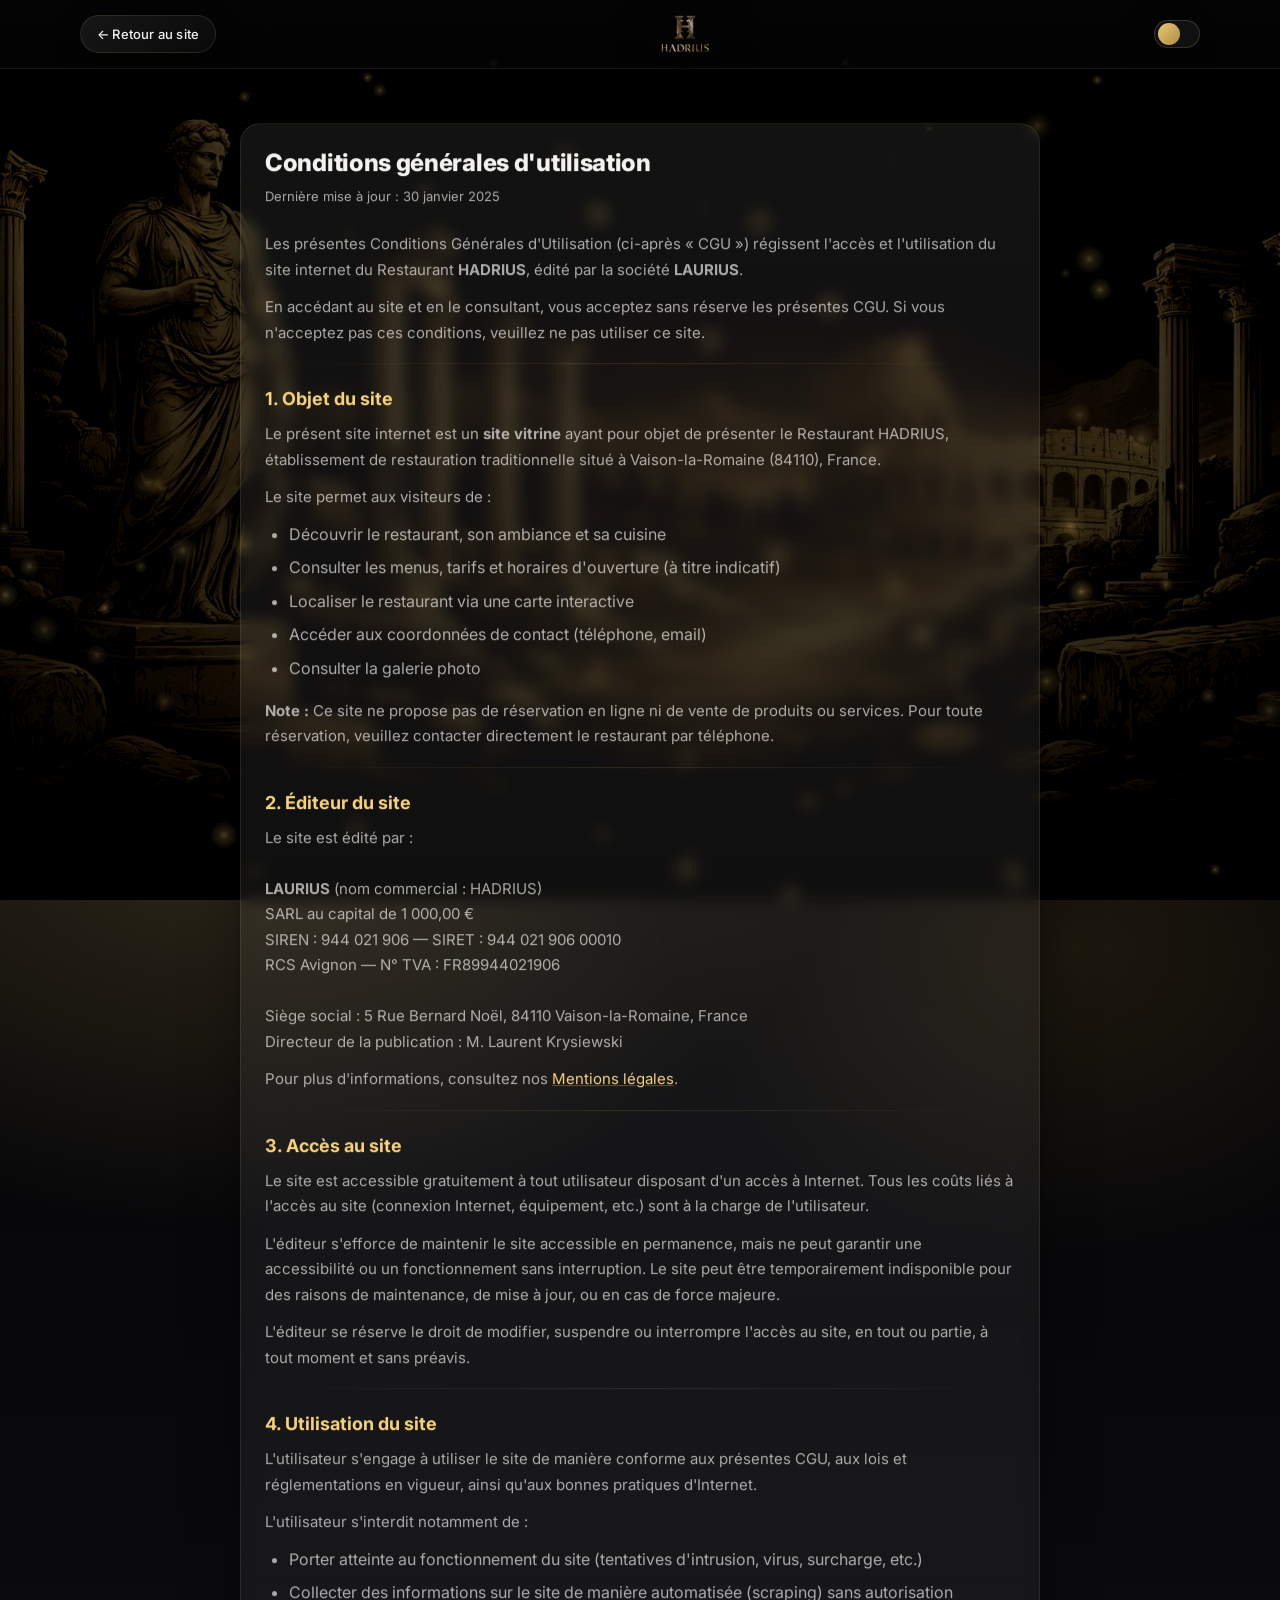
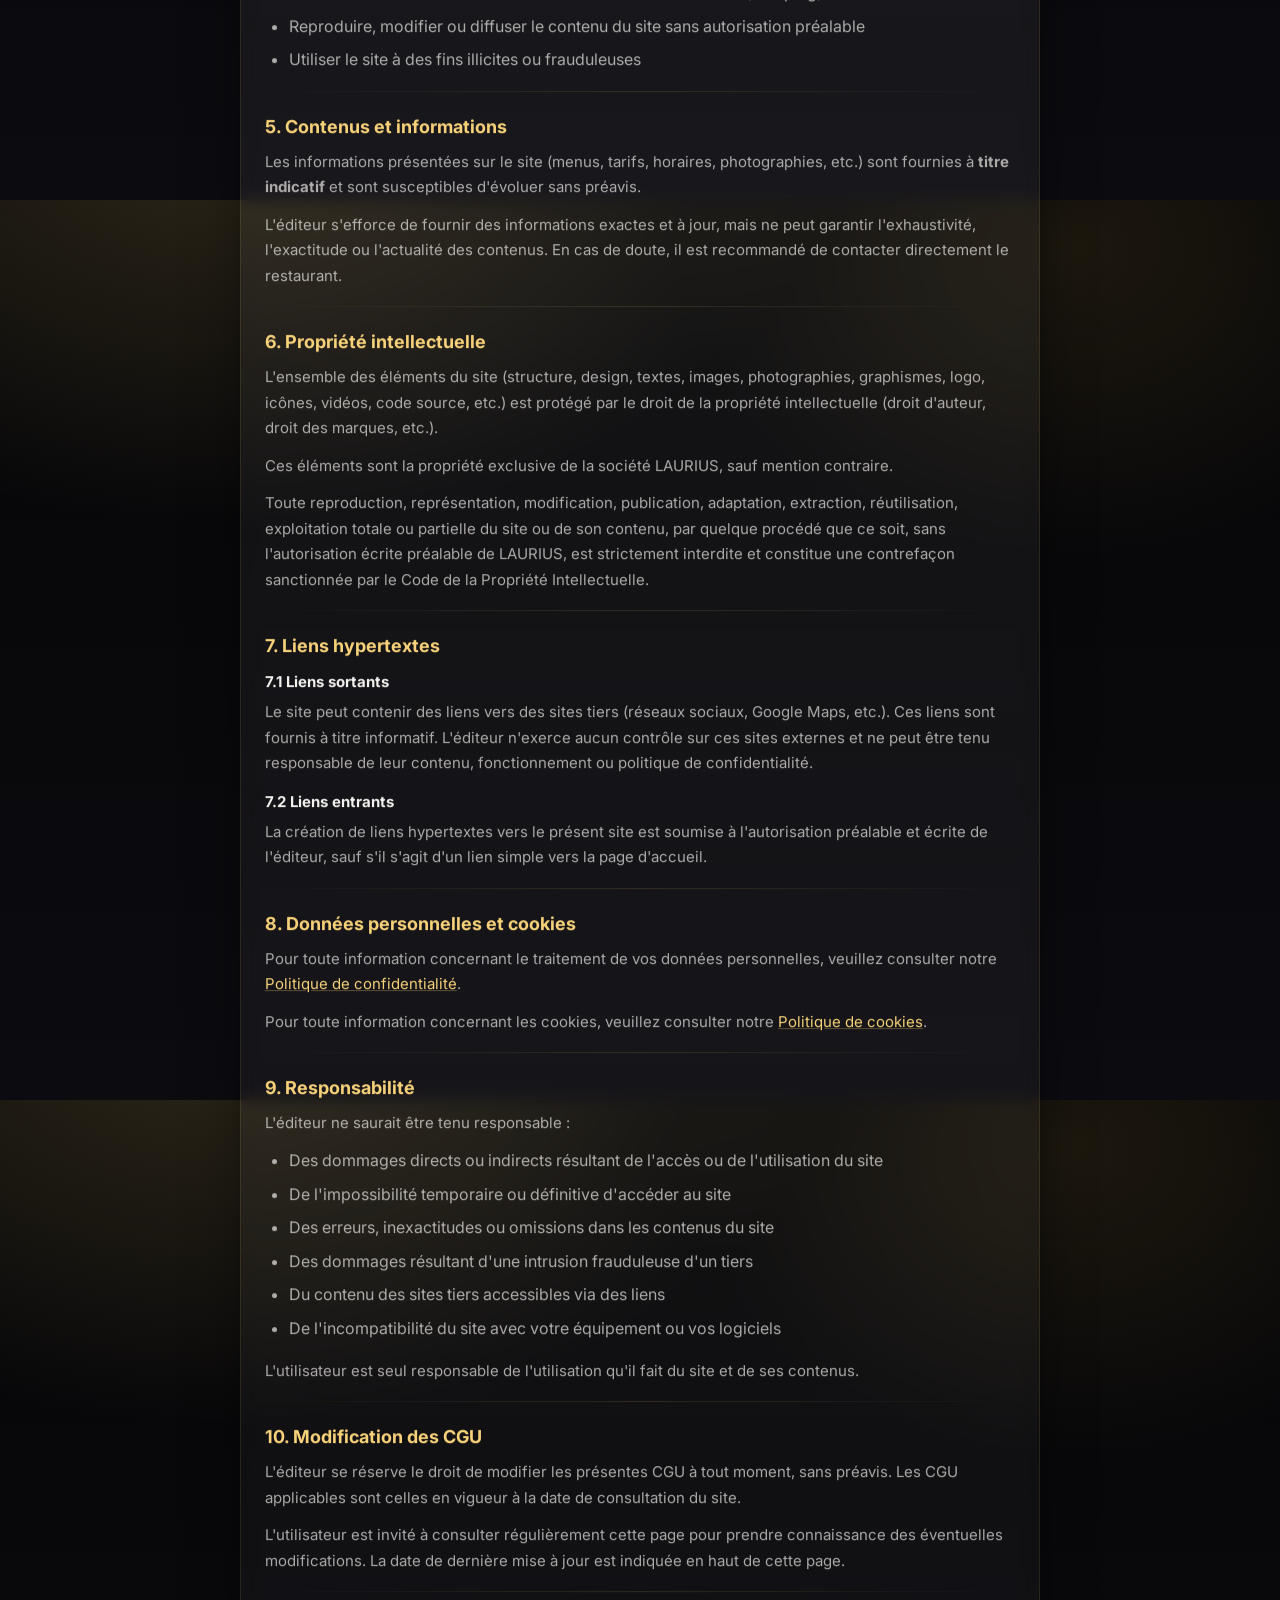
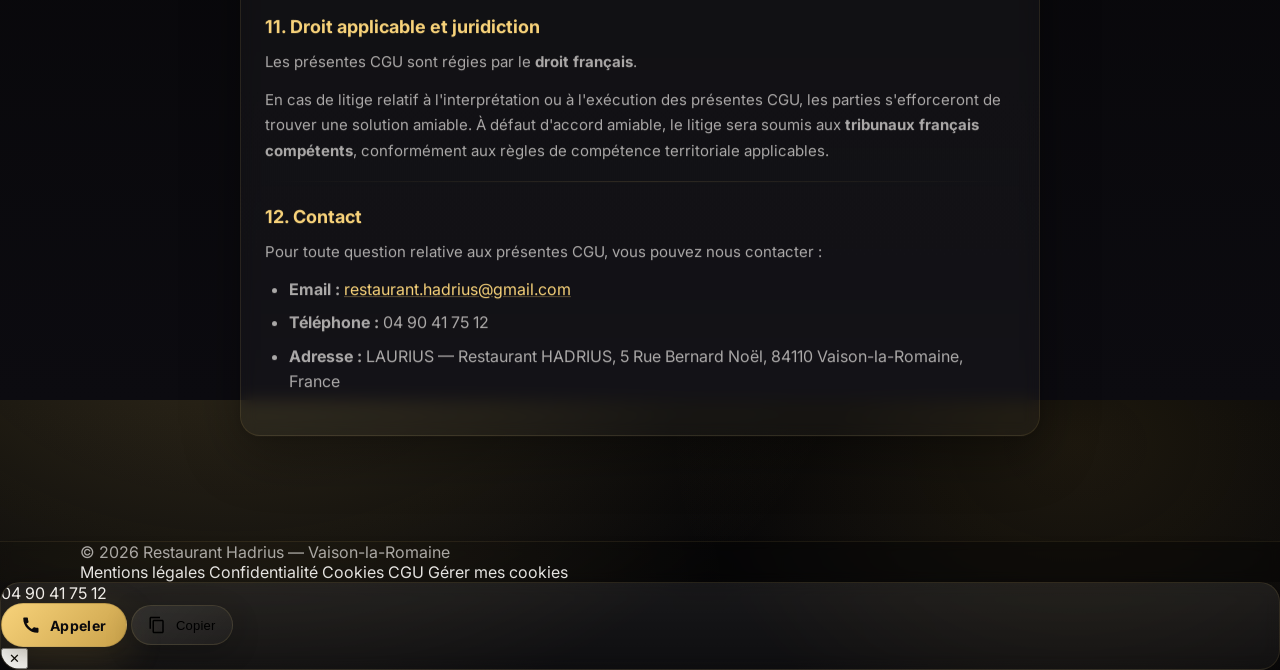
==== cgu.html @ 7baea244 "Ajout du backend CMS git-based (Netlify Identity + Git Gateway) Migration depuis le backend Google S" ====
<!doctype html>
<html lang="fr">
<head>
  <meta charset="utf-8"/>
  <meta name="viewport" content="width=device-width,initial-scale=1"/>
  <meta name="robots" content="noindex, nofollow"/>
  <title>Conditions générales d'utilisation — Restaurant Hadrius</title>
  <meta name="description" content="Conditions générales d'utilisation du site du Restaurant Hadrius à Vaison-la-Romaine."/>
  <link rel="icon" href="assets/logo-hadrius.jpg"/>
  <link rel="preconnect" href="https://fonts.googleapis.com">
  <link rel="preconnect" href="https://fonts.gstatic.com" crossorigin>
  <link href="https://fonts.googleapis.com/css2?family=Inter:wght@300;400;500;600;700;800&display=swap" rel="stylesheet">
  <link rel="stylesheet" href="styles.css"/>
</head>
<body>
  <div class="bg-scene">
    <div class="bg-image"></div>
    <div class="birds-layer" aria-hidden="true"></div>
  </div>

  <canvas id="bg-canvas"></canvas>
  <div class="noise"></div>

  <header class="topbar">
    <div class="container">
      <div class="nav">
        <div class="nav-left"><a class="pill" href="index.html">← Retour au site</a></div>
        <div class="brand"><img src="assets/logo-hadrius.jpg" alt="Logo Restaurant Hadrius"/></div>
        <div class="nav-right">
          <button class="toggle" id="themeToggle" aria-label="Mode jour/nuit"><span class="dot"></span></button>
        </div>
      </div>
    </div>
  </header>

  <main class="section">
    <div class="container">
      <div class="card info-box legal-page" id="legalBody" data-legal="cgu">
        <h1 class="h2">Conditions générales d'utilisation</h1>
        <p class="legal-update">Dernière mise à jour : 30 janvier 2025</p>

        <p>
          Les présentes Conditions Générales d'Utilisation (ci-après « CGU ») régissent l'accès et l'utilisation du site internet du Restaurant <strong>HADRIUS</strong>, édité par la société <strong>LAURIUS</strong>.
        </p>
        <p>
          En accédant au site et en le consultant, vous acceptez sans réserve les présentes CGU. Si vous n'acceptez pas ces conditions, veuillez ne pas utiliser ce site.
        </p>

        <div class="divider"></div>

        <h2 class="h3">1. Objet du site</h2>
        <p>
          Le présent site internet est un <strong>site vitrine</strong> ayant pour objet de présenter le Restaurant HADRIUS, établissement de restauration traditionnelle situé à Vaison-la-Romaine (84110), France.
        </p>
        <p>
          Le site permet aux visiteurs de :
        </p>
        <ul>
          <li>Découvrir le restaurant, son ambiance et sa cuisine</li>
          <li>Consulter les menus, tarifs et horaires d'ouverture (à titre indicatif)</li>
          <li>Localiser le restaurant via une carte interactive</li>
          <li>Accéder aux coordonnées de contact (téléphone, email)</li>
          <li>Consulter la galerie photo</li>
        </ul>
        <p>
          <strong>Note :</strong> Ce site ne propose pas de réservation en ligne ni de vente de produits ou services. Pour toute réservation, veuillez contacter directement le restaurant par téléphone.
        </p>

        <div class="divider"></div>

        <h2 class="h3">2. Éditeur du site</h2>
        <p>
          Le site est édité par :<br><br>
          <strong>LAURIUS</strong> (nom commercial : HADRIUS)<br>
          SARL au capital de 1 000,00 €<br>
          SIREN : 944 021 906 — SIRET : 944 021 906 00010<br>
          RCS Avignon — N° TVA : FR89944021906<br><br>
          Siège social : 5 Rue Bernard Noël, 84110 Vaison-la-Romaine, France<br>
          Directeur de la publication : M. Laurent Krysiewski
        </p>
        <p>
          Pour plus d'informations, consultez nos <a href="mentions-legales.html">Mentions légales</a>.
        </p>

        <div class="divider"></div>

        <h2 class="h3">3. Accès au site</h2>
        <p>
          Le site est accessible gratuitement à tout utilisateur disposant d'un accès à Internet. Tous les coûts liés à l'accès au site (connexion Internet, équipement, etc.) sont à la charge de l'utilisateur.
        </p>
        <p>
          L'éditeur s'efforce de maintenir le site accessible en permanence, mais ne peut garantir une accessibilité ou un fonctionnement sans interruption. Le site peut être temporairement indisponible pour des raisons de maintenance, de mise à jour, ou en cas de force majeure.
        </p>
        <p>
          L'éditeur se réserve le droit de modifier, suspendre ou interrompre l'accès au site, en tout ou partie, à tout moment et sans préavis.
        </p>

        <div class="divider"></div>

        <h2 class="h3">4. Utilisation du site</h2>
        <p>
          L'utilisateur s'engage à utiliser le site de manière conforme aux présentes CGU, aux lois et réglementations en vigueur, ainsi qu'aux bonnes pratiques d'Internet.
        </p>
        <p>
          L'utilisateur s'interdit notamment de :
        </p>
        <ul>
          <li>Porter atteinte au fonctionnement du site (tentatives d'intrusion, virus, surcharge, etc.)</li>
          <li>Collecter des informations sur le site de manière automatisée (scraping) sans autorisation</li>
          <li>Reproduire, modifier ou diffuser le contenu du site sans autorisation préalable</li>
          <li>Utiliser le site à des fins illicites ou frauduleuses</li>
        </ul>

        <div class="divider"></div>

        <h2 class="h3">5. Contenus et informations</h2>
        <p>
          Les informations présentées sur le site (menus, tarifs, horaires, photographies, etc.) sont fournies à <strong>titre indicatif</strong> et sont susceptibles d'évoluer sans préavis.
        </p>
        <p>
          L'éditeur s'efforce de fournir des informations exactes et à jour, mais ne peut garantir l'exhaustivité, l'exactitude ou l'actualité des contenus. En cas de doute, il est recommandé de contacter directement le restaurant.
        </p>

        <div class="divider"></div>

        <h2 class="h3">6. Propriété intellectuelle</h2>
        <p>
          L'ensemble des éléments du site (structure, design, textes, images, photographies, graphismes, logo, icônes, vidéos, code source, etc.) est protégé par le droit de la propriété intellectuelle (droit d'auteur, droit des marques, etc.).
        </p>
        <p>
          Ces éléments sont la propriété exclusive de la société LAURIUS, sauf mention contraire.
        </p>
        <p>
          Toute reproduction, représentation, modification, publication, adaptation, extraction, réutilisation, exploitation totale ou partielle du site ou de son contenu, par quelque procédé que ce soit, sans l'autorisation écrite préalable de LAURIUS, est strictement interdite et constitue une contrefaçon sanctionnée par le Code de la Propriété Intellectuelle.
        </p>

        <div class="divider"></div>

        <h2 class="h3">7. Liens hypertextes</h2>
        <h3>7.1 Liens sortants</h3>
        <p>
          Le site peut contenir des liens vers des sites tiers (réseaux sociaux, Google Maps, etc.). Ces liens sont fournis à titre informatif. L'éditeur n'exerce aucun contrôle sur ces sites externes et ne peut être tenu responsable de leur contenu, fonctionnement ou politique de confidentialité.
        </p>

        <h3>7.2 Liens entrants</h3>
        <p>
          La création de liens hypertextes vers le présent site est soumise à l'autorisation préalable et écrite de l'éditeur, sauf s'il s'agit d'un lien simple vers la page d'accueil.
        </p>

        <div class="divider"></div>

        <h2 class="h3">8. Données personnelles et cookies</h2>
        <p>
          Pour toute information concernant le traitement de vos données personnelles, veuillez consulter notre <a href="politique-confidentialite.html">Politique de confidentialité</a>.
        </p>
        <p>
          Pour toute information concernant les cookies, veuillez consulter notre <a href="politique-cookies.html">Politique de cookies</a>.
        </p>

        <div class="divider"></div>

        <h2 class="h3">9. Responsabilité</h2>
        <p>
          L'éditeur ne saurait être tenu responsable :
        </p>
        <ul>
          <li>Des dommages directs ou indirects résultant de l'accès ou de l'utilisation du site</li>
          <li>De l'impossibilité temporaire ou définitive d'accéder au site</li>
          <li>Des erreurs, inexactitudes ou omissions dans les contenus du site</li>
          <li>Des dommages résultant d'une intrusion frauduleuse d'un tiers</li>
          <li>Du contenu des sites tiers accessibles via des liens</li>
          <li>De l'incompatibilité du site avec votre équipement ou vos logiciels</li>
        </ul>
        <p>
          L'utilisateur est seul responsable de l'utilisation qu'il fait du site et de ses contenus.
        </p>

        <div class="divider"></div>

        <h2 class="h3">10. Modification des CGU</h2>
        <p>
          L'éditeur se réserve le droit de modifier les présentes CGU à tout moment, sans préavis. Les CGU applicables sont celles en vigueur à la date de consultation du site.
        </p>
        <p>
          L'utilisateur est invité à consulter régulièrement cette page pour prendre connaissance des éventuelles modifications. La date de dernière mise à jour est indiquée en haut de cette page.
        </p>

        <div class="divider"></div>

        <h2 class="h3">11. Droit applicable et juridiction</h2>
        <p>
          Les présentes CGU sont régies par le <strong>droit français</strong>.
        </p>
        <p>
          En cas de litige relatif à l'interprétation ou à l'exécution des présentes CGU, les parties s'efforceront de trouver une solution amiable. À défaut d'accord amiable, le litige sera soumis aux <strong>tribunaux français compétents</strong>, conformément aux règles de compétence territoriale applicables.
        </p>

        <div class="divider"></div>

        <h2 class="h3">12. Contact</h2>
        <p>
          Pour toute question relative aux présentes CGU, vous pouvez nous contacter :
        </p>
        <ul>
          <li><strong>Email :</strong> <a href="mailto:restaurant.hadrius@gmail.com">restaurant.hadrius@gmail.com</a></li>
          <li><strong>Téléphone :</strong> 04 90 41 75 12</li>
          <li><strong>Adresse :</strong> LAURIUS — Restaurant HADRIUS, 5 Rue Bernard Noël, 84110 Vaison-la-Romaine, France</li>
        </ul>

      </div>
    </div>
  </main>

  <footer class="footer">
    <div class="container">
      <div class="links">
        <div>© <span id="year"></span> Restaurant Hadrius — Vaison-la-Romaine</div>
        <div class="legal">
          <a href="mentions-legales.html">Mentions légales</a>
          <a href="politique-confidentialite.html">Confidentialité</a>
          <a href="politique-cookies.html">Cookies</a>
          <a href="cgu.html">CGU</a>
          <a href="#" id="openCookieSettings">Gérer mes cookies</a>
        </div>
      </div>
    </div>
  </footer>

  <script>document.getElementById("year").textContent = new Date().getFullYear();</script>
  <script>
    (function(){
      var el = document.getElementById('legalBody'); if(!el) return;
      var key = el.getAttribute('data-legal');
      fetch('data/mentions.json',{cache:'no-store'}).then(function(r){return r.ok?r.json():null;})
        .then(function(d){ if(d && d[key] && d[key].html) el.innerHTML = d[key].html; }).catch(function(){});
    })();
  </script>
  <script src="script.js" defer></script>
</body>
</html>
---- styles.css ----
:root{
  --bg0:#050506;--bg1:#0c0b10;
  --card:rgba(255,255,255,.06);--text:#f4f2ef;--muted:rgba(244,242,239,.68);
  --gold1:#f7d27a;--gold2:#caa24a;--shadow:0 24px 80px rgba(0,0,0,.45);
  --stroke:rgba(247,210,122,.14);--radius:20px;
  --section-gap:60px;
}
[data-theme="light"]{
  --bg0:#fbfaf7;--bg1:#f2efe8;--card:rgba(10,10,12,.06);
  --text:#131316;--muted:rgba(19,19,22,.62);
  --shadow:0 18px 60px rgba(0,0,0,.12);--stroke:rgba(145,110,30,.18);
}
*{box-sizing:border-box}html,body{height:100%}
body{
  margin:0;padding-top:68px;font-family:'Inter',ui-sans-serif,system-ui,-apple-system,Segoe UI,Roboto,Helvetica,Arial,sans-serif;
  color:var(--text);
  background:
    radial-gradient(1200px 800px at 18% -10%, rgba(247,210,122,.18), transparent 52%),
    radial-gradient(900px 700px at 84% 5%, rgba(202,162,74,.12), transparent 45%),
    linear-gradient(180deg,var(--bg0),var(--bg1));
  overflow-x:hidden;
  transition:background .4s ease;
  -webkit-font-smoothing:antialiased;
  -moz-osx-font-smoothing:grayscale;
  text-rendering:optimizeLegibility;
}
[data-theme="light"] body{
  background:
    radial-gradient(1200px 800px at 18% -10%, rgba(247,210,122,.28), transparent 58%),
    radial-gradient(900px 700px at 84% 5%, rgba(202,162,74,.22), transparent 52%),
    linear-gradient(180deg,var(--bg0),var(--bg1));
}

/* --- Background scene: roman image + birds (keeps existing particles & noise) --- */
.bg-scene{position:fixed;inset:0;z-index:-4;overflow:hidden;pointer-events:none}
.bg-scene .bg-image{
  position:absolute;inset:0;
  background:
    linear-gradient(rgba(0,0,0,.62),rgba(0,0,0,.78)),
    url("assets/roman-parallax.png") center/cover no-repeat;
  filter:contrast(1.08) brightness(.78);
  transform:scale(1.04);
  transition:filter .4s ease,opacity .4s ease;
}
[data-theme="light"] .bg-scene .bg-image{
  background:
    linear-gradient(rgba(251,250,247,.75),rgba(251,250,247,.65)),
    url("assets/roman-parallax.png") center/cover no-repeat;
  filter:contrast(1.12) brightness(1.15) saturate(1.08);
  opacity:.55;
}
.bg-scene .birds-layer{position:absolute;inset:0;z-index:1}

.bg-scene .bird{
  position:absolute;left:-18%;
  top:var(--y);width:var(--size);
  opacity:.28;
  filter:blur(.2px);
  transform:translate3d(0,0,0);
  animation:fly var(--duration) linear infinite;
  will-change:transform;
  transition:opacity .4s ease,filter .4s ease;
}
[data-theme="light"] .bg-scene .bird{
  opacity:.18;
  filter:blur(.1px) brightness(1.1) contrast(1.08);
}

@keyframes fly{to{transform:translate3d(135vw,0,0)}}

#bg-canvas{position:fixed;inset:0;z-index:-3;width:100vw;height:100vh;pointer-events:none;opacity:.9;transition:opacity .4s ease}
[data-theme="light"] #bg-canvas{opacity:.35}
.noise{position:fixed;inset:0;z-index:-1;pointer-events:none;mix-blend-mode:overlay;opacity:.12;transition:opacity .4s ease;
  background-image:url("data:image/svg+xml,%3Csvg xmlns='http://www.w3.org/2000/svg' width='220' height='220'%3E%3Cfilter id='n'%3E%3CfeTurbulence type='fractalNoise' baseFrequency='.75' numOctaves='3' stitchTiles='stitch'/%3E%3C/filter%3E%3Crect width='220' height='220' filter='url(%23n)' opacity='.28'/%3E%3C/svg%3E");
}
[data-theme="light"] .noise{opacity:.05}
a{color:inherit;text-decoration:none}
.container{width:min(1120px,calc(100% - 48px));margin:0 auto}
.topbar{position:fixed;top:0;left:0;right:0;z-index:50;backdrop-filter:blur(20px) saturate(1.4);
  background:linear-gradient(180deg,rgba(5,5,6,.82),rgba(5,5,6,.48));
  border-bottom:1px solid rgba(247,210,122,.08);
}
[data-theme="light"] .topbar{
  background:linear-gradient(180deg,rgba(251,250,247,.88),rgba(251,250,247,.60));
  border-bottom:1px solid rgba(145,110,30,.10);
}
.nav{display:flex;align-items:center;justify-content:space-between;padding:14px 0;gap:16px}
.nav-left,.nav-right{display:flex;align-items:center;gap:10px}
.brand{display:flex;align-items:center;justify-content:center;min-width:240px}
.brand img{height:40px;filter:drop-shadow(0 8px 20px rgba(0,0,0,.30));transition:filter .3s ease}
.brand img:hover{filter:drop-shadow(0 10px 24px rgba(247,210,122,.20))}
.pill{
  display:inline-flex;align-items:center;gap:10px;padding:10px 16px;border-radius:999px;
  background:linear-gradient(135deg,rgba(255,255,255,.08),rgba(255,255,255,.03));
  border:1px solid rgba(247,210,122,.12);box-shadow:0 8px 28px rgba(0,0,0,.22);
  transition:transform .22s cubic-bezier(.2,.8,.3,1),border-color .22s ease,box-shadow .22s ease;
  font-size:13px;font-weight:500;letter-spacing:.2px;
}
[data-theme="light"] .pill{background:rgba(255,255,255,.72);border-color:rgba(145,110,30,.14);box-shadow:0 8px 28px rgba(0,0,0,.06)}
.pill:hover{transform:translateY(-2px);border-color:rgba(247,210,122,.28);box-shadow:0 12px 36px rgba(0,0,0,.28)}
.icon{width:18px;height:18px;fill:currentColor;opacity:.9}
.small{font-size:12px;color:var(--muted)}
.cta{
  display:inline-flex;align-items:center;gap:10px;padding:12px 20px;border-radius:999px;
  color:#0b0a0d;background:linear-gradient(135deg,var(--gold1),var(--gold2));
  border:1px solid rgba(0,0,0,.12);
  box-shadow:0 12px 40px rgba(202,162,74,.18),0 6px 20px rgba(0,0,0,.25);
  font-weight:700;font-size:14px;letter-spacing:.3px;user-select:none;
  transition:transform .22s cubic-bezier(.2,.8,.3,1),filter .22s ease,box-shadow .22s ease;
}
.cta:hover{transform:translateY(-2px);filter:saturate(1.06) brightness(1.04);box-shadow:0 16px 52px rgba(202,162,74,.28),0 8px 28px rgba(0,0,0,.32)}
.cta:active{transform:translateY(0) scale(.97)}
.cta.shake{animation:shake .45s ease}
@keyframes shake{0%,100%{transform:translateX(0)}20%{transform:translateX(-3px)}40%{transform:translateX(3px)}60%{transform:translateX(-2px)}80%{transform:translateX(2px)}}
.toggle{width:46px;height:28px;border-radius:999px;border:1px solid rgba(247,210,122,.18);
  background:rgba(255,255,255,.06);display:inline-flex;align-items:center;padding:3px;cursor:pointer
}
.toggle .dot{width:22px;height:22px;border-radius:999px;background:linear-gradient(135deg,rgba(247,210,122,.95),rgba(202,162,74,.85));
  transform:translateX(0);transition:transform .18s ease;filter:drop-shadow(0 10px 20px rgba(0,0,0,.35))
}
[data-theme="light"] .toggle{background:rgba(0,0,0,.05);border-color:rgba(145,110,30,.18)}
[data-theme="light"] .toggle .dot{transform:translateX(18px);filter:drop-shadow(0 10px 18px rgba(0,0,0,.16))}
/* --- Hero Banner (devanture) --- */
.hero-banner{
  position:relative;width:100%;height:90vh;min-height:480px;max-height:900px;
  overflow:hidden;display:flex;align-items:center;justify-content:center;
}
.hero-banner__img{
  position:absolute;inset:0;z-index:0;
}
.hero-banner__img img{
  width:100%;height:100%;object-fit:cover;object-position:center 52%;
  display:block;
  filter:saturate(1.08) contrast(1.03);
  transform:scale(1.22);
  transition:transform 8s ease;
}
.hero-banner:hover .hero-banner__img img{
  transform:scale(1.28);
}
.hero-banner__overlay{
  position:absolute;inset:0;z-index:1;
  background:
    linear-gradient(180deg,
      rgba(5,5,6,.35) 0%,
      rgba(5,5,6,.15) 40%,
      rgba(5,5,6,.30) 70%,
      rgba(5,5,6,.75) 100%
    );
}
[data-theme="light"] .hero-banner__overlay{
  background:
    linear-gradient(180deg,
      rgba(251,250,247,.25) 0%,
      rgba(251,250,247,.05) 40%,
      rgba(251,250,247,.20) 70%,
      rgba(251,250,247,.60) 100%
    );
}
.hero-banner__content{
  position:relative;z-index:2;
  text-align:center;
  padding:20px;
  display:flex;flex-direction:column;align-items:center;gap:24px;
}

/* Boîte vitrée derrière le texte */
.hero-banner__box{
  padding:36px 52px;
  border-radius:var(--radius);
  background:rgba(5,5,6,.45);
  backdrop-filter:blur(14px) saturate(1.3);
  border:1px solid rgba(247,210,122,.18);
  box-shadow:
    0 24px 80px rgba(0,0,0,.40),
    inset 0 1px 0 rgba(247,210,122,.12);
}
[data-theme="light"] .hero-banner__box{
  background:rgba(255,255,255,.55);
  border-color:rgba(145,110,30,.22);
  box-shadow:
    0 24px 80px rgba(0,0,0,.10),
    inset 0 1px 0 rgba(255,255,255,.50);
}

/* Ornements décoratifs */
.hero-banner__ornament{
  display:flex;align-items:center;gap:12px;justify-content:center;
  margin-bottom:8px;
}
.hero-banner__ornament svg{
  color:var(--gold1);opacity:.6;flex-shrink:0;
}
.hero-banner__ornament--wide{
  margin:10px 0 4px;
}
.hero-banner__line{
  display:block;width:50px;height:1px;
  background:linear-gradient(90deg,transparent,var(--gold1),transparent);
  opacity:.5;
}
.hero-banner__ornament--wide .hero-banner__line{
  width:70px;
}
.hero-banner__diamond{
  width:8px;height:8px;
  background:var(--gold1);opacity:.55;
  transform:rotate(45deg);flex-shrink:0;
}

/* Kicker */
.hero-banner__kicker{
  display:block;
  font-size:14px;font-weight:700;letter-spacing:4px;text-transform:uppercase;
  color:var(--gold1);
  text-shadow:0 2px 12px rgba(247,210,122,.35);
  margin-bottom:4px;
}

/* Titre principal avec dégradé doré */
.hero-banner__title{
  margin:0;font-size:clamp(42px,7vw,82px);line-height:1.05;font-weight:800;
  letter-spacing:-1.5px;
  background:linear-gradient(180deg,#fff 20%,var(--gold1) 100%);
  -webkit-background-clip:text;-webkit-text-fill-color:transparent;
  background-clip:text;
  filter:drop-shadow(0 4px 16px rgba(0,0,0,.45));
}
[data-theme="light"] .hero-banner__title{
  background:linear-gradient(180deg,var(--text) 20%,var(--gold2) 100%);
  -webkit-background-clip:text;background-clip:text;
  filter:drop-shadow(0 2px 8px rgba(0,0,0,.10));
}

/* Sous-titre */
.hero-banner__sub{
  margin:0;font-size:18px;font-weight:500;
  color:rgba(244,242,239,.90);letter-spacing:1.5px;
  text-shadow:0 1px 8px rgba(0,0,0,.5);
  text-transform:uppercase;
}
[data-theme="light"] .hero-banner__sub{
  color:var(--muted);
  text-shadow:none;
}
.hero-banner__cta{
  margin-top:20px;display:inline-flex;align-items:center;gap:8px;
  padding:14px 32px;font-size:16px;font-weight:600;
  border-radius:50px;border:none;cursor:pointer;
  background:var(--accent, #c8a96e);color:#fff;
  text-decoration:none;text-transform:uppercase;letter-spacing:1px;
  transition:transform .2s,box-shadow .2s;
  box-shadow:0 4px 20px rgba(0,0,0,.3);
}
.hero-banner__cta:hover{
  transform:translateY(-2px);
  box-shadow:0 6px 28px rgba(0,0,0,.4);
}
.hero-banner__scroll{
  animation:bounceDown 2.5s ease-in-out infinite;
}
@keyframes bounceDown{
  0%,100%{transform:translateY(0)}
  50%{transform:translateY(6px)}
}

@media (max-width:720px){
  .hero-banner{height:70vh;min-height:380px}
  .hero-banner__box{padding:28px 24px}
  .hero-banner__title{letter-spacing:-.8px}
  .hero-banner__sub{font-size:14px;letter-spacing:1px}
  .hero-banner__line{width:36px}
  .hero-banner__ornament--wide .hero-banner__line{width:46px}
}

.hero{padding:80px 0 40px}
.hero-grid{display:grid;grid-template-columns:1.3fr .7fr;gap:20px;align-items:stretch}
@media (max-width:920px){.hero-grid{grid-template-columns:1fr}.brand{min-width:0}}
.card{border-radius:var(--radius);background:linear-gradient(180deg,rgba(255,255,255,.07),rgba(255,255,255,.03));
  border:1px solid rgba(247,210,122,.10);box-shadow:0 16px 56px rgba(0,0,0,.35),0 2px 8px rgba(0,0,0,.12);overflow:hidden;
  backdrop-filter:blur(8px);
}
[data-theme="light"] .card{background:rgba(255,255,255,.88);border-color:rgba(145,110,30,.16);box-shadow:0 12px 48px rgba(0,0,0,.10),0 2px 6px rgba(0,0,0,.04)}
.hero-main{position:relative;min-height:460px;padding:36px 32px;display:flex;flex-direction:column;justify-content:flex-end}
.hero-main::before{content:"";position:absolute;inset:0;background:
  radial-gradient(1200px 500px at 25% 0%, rgba(247,210,122,.14), transparent 58%),
  linear-gradient(180deg, rgba(0,0,0,.32) 0%, rgba(0,0,0,.55) 40%, rgba(0,0,0,.78) 70%, rgba(0,0,0,.90) 100%);z-index:0}
.hero-main .bgimg{position:absolute;inset:0;background-image:url("assets/plat-2.jpg");
  background-size:cover;background-position:center;filter:saturate(1.05) contrast(1.02);z-index:-1;transform:scale(1.02)}
.hero-main .content{position:relative;z-index:1}
.kicker{display:inline-flex;align-items:center;gap:8px;color:rgba(247,210,122,.92);
  font-weight:700;letter-spacing:1.5px;text-transform:uppercase;font-size:11px;
  text-shadow:0 1px 6px rgba(0,0,0,.5)}
.h1{margin:14px 0 12px;font-size:clamp(36px,4.5vw,58px);line-height:1.08;letter-spacing:-.8px;font-weight:800;
  text-shadow:0 2px 12px rgba(0,0,0,.6),0 4px 24px rgba(0,0,0,.4)}
.sub{margin:0 0 24px;color:rgba(244,242,239,.85);font-size:16px;max-width:58ch;line-height:1.65;
  text-shadow:0 1px 8px rgba(0,0,0,.5)}
.hero-actions{display:flex;gap:12px;flex-wrap:wrap;align-items:center}
.chips{display:flex;gap:8px;flex-wrap:wrap;margin-top:16px}
.chip{padding:8px 14px;border-radius:999px;border:1px solid rgba(247,210,122,.10);
  background:rgba(0,0,0,.42);font-size:12px;color:rgba(244,242,239,.90);backdrop-filter:blur(6px);letter-spacing:.2px;
  text-shadow:0 1px 4px rgba(0,0,0,.4)}
[data-theme="light"] .chip{background:rgba(255,255,255,.65);border-color:rgba(145,110,30,.18);color:rgba(19,19,22,.78)}
.hero-side{padding:24px}.side-title{font-weight:800;margin:4px 0 16px;font-size:12px;text-transform:uppercase;letter-spacing:1.5px;color:var(--gold1)}
.side-grid{display:grid;gap:10px}
.side-item{display:flex;gap:14px;align-items:flex-start;padding:14px;border-radius:14px;
  border:1px solid rgba(247,210,122,.08);background:rgba(0,0,0,.16);transition:border-color .2s ease,background .2s ease}
.side-item:hover{border-color:rgba(247,210,122,.20);background:rgba(0,0,0,.22)}
[data-theme="light"] .side-item{background:rgba(255,255,255,.50);border-color:rgba(145,110,30,.12)}
[data-theme="light"] .side-item:hover{background:rgba(255,255,255,.65);border-color:rgba(145,110,30,.22)}
.side-item strong{display:block;font-size:13px;font-weight:700;letter-spacing:.2px}.side-item span{display:block;color:var(--muted);font-size:13px;margin-top:3px;line-height:1.5}
.section{padding:var(--section-gap) 0}.h2{margin:0 0 18px;font-size:24px;letter-spacing:-.3px;font-weight:800}
.grid2{display:grid;grid-template-columns:1fr 1fr;gap:20px;align-items:stretch}
@media (max-width:920px){.grid2{grid-template-columns:1fr}}
.info-box{padding:24px}.info-box p{margin:0;color:var(--muted);line-height:1.7;font-size:15px}
.divider{height:1px;background:linear-gradient(90deg,transparent,rgba(247,210,122,.14),transparent);margin:18px 0}
[data-theme="light"] .divider{background:linear-gradient(90deg,transparent,rgba(145,110,30,.12),transparent)}
.hours{display:grid;gap:8px;padding:16px 0}
.hours .row{display:flex;justify-content:space-between;gap:14px;padding:12px 16px;border-radius:12px;
  background:rgba(0,0,0,.14);border:1px solid rgba(247,210,122,.06);transition:background .2s ease}
.hours .row:hover{background:rgba(0,0,0,.20)}
[data-theme="light"] .hours .row{background:rgba(255,255,255,.50);border-color:rgba(145,110,30,.10)}
[data-theme="light"] .hours .row:hover{background:rgba(255,255,255,.65)}
.hours .label{color:var(--muted);font-size:14px}.hours .val{font-weight:700;font-size:14px}

/* Images des cartes de saison */
.menu-images {
  display: grid;
  grid-template-columns: 1fr 1fr;
  gap: 14px;
  margin-top: 20px;
}
.menu-images img {
  width: 100%;
  height: auto;
  border-radius: 14px;
  box-shadow: 0 8px 28px rgba(0, 0, 0, 0.22);
  transition: transform 0.35s cubic-bezier(.2,.8,.3,1), box-shadow 0.35s ease;
  cursor: pointer;
  border: 1px solid rgba(247, 210, 122, 0.08);
}
.menu-images img:hover {
  transform: scale(1.03) translateY(-2px);
  box-shadow: 0 14px 40px rgba(0, 0, 0, 0.32);
}
[data-theme="light"] .menu-images img {
  box-shadow: 0 8px 28px rgba(0, 0, 0, 0.08);
  border-color: rgba(145, 110, 30, 0.10);
}
[data-theme="light"] .menu-images img:hover {
  box-shadow: 0 14px 40px rgba(0, 0, 0, 0.12);
}
@media (max-width: 600px) {
  .menu-images {
    grid-template-columns: 1fr;
  }
}

.gallery{display:grid;grid-template-columns:1.1fr .9fr;gap:14px}
@media (max-width:920px){.gallery{grid-template-columns:1fr}}
.gbig{min-height:320px;background-image:url("assets/plat-1.jpg");background-size:cover;background-position:center}
.gstack{display:grid;gap:14px}
.gsmall{min-height:153px;background-size:cover;background-position:center}
.gsmall.one{background-image:url("assets/plat-2.jpg")}
.gsmall.two{background-image:url("assets/plat-1.jpg");filter:saturate(1.02) brightness(.98)}
.mapwrap{overflow:hidden;border-radius:var(--radius);border:1px solid rgba(247,210,122,.10);box-shadow:0 12px 48px rgba(0,0,0,.30)}
[data-theme="light"] .mapwrap{border-color:rgba(145,110,30,.12);box-shadow:0 10px 40px rgba(0,0,0,.08)}
.mapwrap iframe{width:100%;height:380px;border:0;display:block;filter:saturate(1.02) contrast(1.01)}

/* --- Horaires box (above map) --- */
.horaires-box{padding:22px 24px;margin-bottom:18px}
.horaires-header{display:flex;align-items:center;gap:14px;margin-bottom:14px}
.horaires-header .kicker{display:block;font-size:10px;font-weight:700;letter-spacing:1.8px;text-transform:uppercase;color:var(--gold1);opacity:.8;margin-bottom:2px}
.horaires-title{margin:0;font-size:19px;font-weight:700;letter-spacing:-.2px}
.horaires-icon{width:38px;height:38px;padding:8px;border-radius:12px;flex-shrink:0;color:var(--gold1);background:rgba(247,210,122,.08);border:1px solid rgba(247,210,122,.14)}
[data-theme="light"] .horaires-icon{background:rgba(247,210,122,.12);border-color:rgba(145,110,30,.14)}
.horaires-list{display:flex;flex-direction:column;gap:14px}
.horaires-loading,.horaires-error{color:var(--muted);font-size:13px;font-style:italic;padding:6px 0}
.horaires-error{color:#e55}
.horaires-group{border-left:2px solid rgba(247,210,122,.22);padding:2px 0 2px 14px}
[data-theme="light"] .horaires-group{border-left-color:rgba(145,110,30,.24)}
.horaires-periode{font-size:11px;font-weight:700;letter-spacing:1.4px;text-transform:uppercase;color:var(--gold1);opacity:.9;margin-bottom:8px}
.horaires-row{display:flex;align-items:baseline;justify-content:space-between;gap:14px;padding:7px 0;border-top:1px dashed rgba(247,210,122,.08)}
.horaires-row:first-of-type{border-top:none;padding-top:0}
[data-theme="light"] .horaires-row{border-top-color:rgba(145,110,30,.10)}
.horaires-jours{font-size:14px;font-weight:500;color:var(--text);flex:1 1 auto;min-width:0}
.horaires-temps{display:flex;flex-direction:column;gap:3px;align-items:flex-end;flex-shrink:0;font-size:13px;color:var(--muted);text-align:right}
.horaires-slot{display:inline-block}
.horaires-slot strong{color:var(--gold1);font-weight:700;font-size:11px;letter-spacing:.8px;text-transform:uppercase;margin-right:6px}
@media (max-width:560px){
  .horaires-row{flex-direction:column;align-items:flex-start;gap:4px}
  .horaires-temps{align-items:flex-start;text-align:left}
}
/* --- Footer --- */
.footer{
  padding:0;color:var(--muted);margin-top:40px;
  border-top:1px solid rgba(247,210,122,.08);
  background:
    radial-gradient(800px 400px at 20% 100%,rgba(247,210,122,.06),transparent 60%),
    rgba(5,5,6,.40);
  backdrop-filter:blur(6px);
}
[data-theme="light"] .footer{
  border-top-color:rgba(145,110,30,.10);
  background:
    radial-gradient(800px 400px at 20% 100%,rgba(247,210,122,.08),transparent 60%),
    rgba(255,255,255,.50);
}
.footer a{color:var(--text);transition:color .2s ease}
.footer a:hover{color:var(--gold1)}

/* Grille 3 colonnes */
.footer__grid{
  display:grid;grid-template-columns:1.2fr 1fr .8fr;gap:40px;
  padding:48px 0 40px;
}

/* Colonne marque */
.footer__brand{display:inline-block;margin-bottom:16px}
.footer__logo{
  height:44px;
  filter:drop-shadow(0 4px 12px rgba(0,0,0,.25));
  transition:filter .3s ease;
}
.footer__brand:hover .footer__logo{
  filter:drop-shadow(0 6px 16px rgba(247,210,122,.20));
}
.footer__desc{
  font-size:14px;line-height:1.7;color:var(--muted);
  margin:0 0 20px;max-width:32ch;
}

/* Réseaux sociaux */
.footer__social{display:flex;gap:10px}
.footer__social-link{
  width:40px;height:40px;border-radius:12px;
  display:grid;place-items:center;
  background:rgba(255,255,255,.06);
  border:1px solid rgba(247,210,122,.10);
  transition:all .22s cubic-bezier(.2,.8,.3,1);
}
[data-theme="light"] .footer__social-link{
  background:rgba(0,0,0,.04);border-color:rgba(145,110,30,.12);
}
.footer__social-link:hover{
  transform:translateY(-2px);
  background:rgba(247,210,122,.10);
  border-color:rgba(247,210,122,.28);
  box-shadow:0 8px 24px rgba(0,0,0,.20);
}
.footer__social-link svg{
  width:18px;height:18px;fill:currentColor;opacity:.8;
}
.footer__social-link:hover svg{opacity:1;color:var(--gold1)}

/* Titres colonnes */
.footer__heading{
  font-size:11px;font-weight:700;letter-spacing:2px;text-transform:uppercase;
  color:var(--gold1);margin:0 0 18px;
}

/* Listes */
.footer__list{list-style:none;margin:0;padding:0;display:flex;flex-direction:column;gap:12px}
.footer__list-item{
  display:flex;align-items:flex-start;gap:10px;
  font-size:14px;line-height:1.6;color:var(--muted);
}
.footer__list-item a{font-size:14px}
.footer__list-icon{
  width:16px;height:16px;fill:var(--gold1);opacity:.55;flex-shrink:0;margin-top:3px;
}

/* Séparateur */
.footer__divider{
  height:1px;
  background:linear-gradient(90deg,transparent,rgba(247,210,122,.12),transparent);
}
[data-theme="light"] .footer__divider{
  background:linear-gradient(90deg,transparent,rgba(145,110,30,.10),transparent);
}

/* Bas du footer */
.footer__bottom{
  display:flex;align-items:center;justify-content:space-between;
  flex-wrap:wrap;gap:16px;
  padding:20px 0 28px;
  font-size:12px;
}
.footer__copy{color:var(--muted)}
.footer__legal{display:flex;gap:18px;flex-wrap:wrap}
.footer__legal a{font-size:12px;color:var(--muted);transition:color .2s ease}
.footer__legal a:hover{color:var(--gold1)}

/* Responsive */
@media (max-width:920px){
  .footer__grid{grid-template-columns:1fr 1fr;gap:32px}
}
@media (max-width:600px){
  .footer__grid{grid-template-columns:1fr;gap:28px;padding:36px 0 28px}
  .footer__bottom{flex-direction:column;text-align:center;gap:12px}
  .footer__legal{justify-content:center}
}
.spark{position:fixed;width:8px;height:8px;border-radius:999px;pointer-events:none;z-index:9999;
  background:radial-gradient(circle, rgba(247,210,122,1) 0%, rgba(202,162,74,.9) 40%, rgba(202,162,74,0) 70%);
  animation:pop .65s ease forwards;mix-blend-mode:screen}
@keyframes pop{0%{transform:translate(0,0) scale(.7);opacity:1}100%{transform:translate(var(--dx),var(--dy)) scale(0);opacity:0}}


/* --- Carte de Saison — redesign --- */

/* Full-width layout when outside grid */
.carte-card--full{
  margin-top:20px;
}
.grid2--horaires{
  grid-template-columns:1fr;
}
@media (min-width:921px){
  .grid2--horaires{
    grid-template-columns:1fr;
  }
}

.carte-card{
  padding:0 !important;overflow:hidden;
  position:relative;
}
.carte-card::before{
  content:"";position:absolute;inset:0;
  background:
    radial-gradient(ellipse 80% 50% at 50% 0%, rgba(247,210,122,.08), transparent 60%),
    radial-gradient(ellipse 60% 40% at 80% 100%, rgba(202,162,74,.05), transparent 50%);
  pointer-events:none;z-index:0;
}
[data-theme="light"] .carte-card::before{
  background:
    radial-gradient(ellipse 80% 50% at 50% 0%, rgba(247,210,122,.12), transparent 60%),
    radial-gradient(ellipse 60% 40% at 80% 100%, rgba(202,162,74,.08), transparent 50%);
}

/* Header */
.carte-header{
  position:relative;z-index:1;
  padding:28px 28px 0;text-align:center;
}
.carte-header .h2{
  margin:4px 0 10px;font-size:22px;letter-spacing:-.2px;
}
.carte-kicker{
  display:inline-block;
  font-size:10px;font-weight:700;letter-spacing:2px;text-transform:uppercase;
  color:var(--gold1);opacity:.8;
}

/* Ornament */
.carte-ornament{
  display:flex;align-items:center;gap:10px;justify-content:center;
  margin-bottom:6px;
}
.carte-ornament-line{
  flex:1;max-width:60px;height:1px;
  background:linear-gradient(90deg,transparent,var(--gold1),transparent);
  opacity:.35;
}
.carte-ornament-icon{
  color:var(--gold1);opacity:.5;flex-shrink:0;
}

/* Menu grid */
.carte-menu-grid{
  position:relative;z-index:1;
  display:flex;flex-direction:column;gap:6px;
  padding:12px 24px 0;
}

/* Category rows */
.carte-category{
  display:flex;align-items:center;justify-content:space-between;gap:12px;
  padding:11px 16px;border-radius:12px;
  background:rgba(0,0,0,.14);
  border:1px solid rgba(247,210,122,.05);
  transition:background .2s ease, border-color .2s ease;
}
.carte-category:hover{
  background:rgba(0,0,0,.22);
  border-color:rgba(247,210,122,.12);
}
[data-theme="light"] .carte-category{
  background:rgba(255,255,255,.50);
  border-color:rgba(145,110,30,.08);
}
[data-theme="light"] .carte-category:hover{
  background:rgba(255,255,255,.70);
  border-color:rgba(145,110,30,.18);
}

/* Highlight variant (formule) */
.carte-category--highlight{
  background:rgba(247,210,122,.06);
  border-color:rgba(247,210,122,.14);
}
.carte-category--highlight:hover{
  background:rgba(247,210,122,.10);
  border-color:rgba(247,210,122,.22);
}
[data-theme="light"] .carte-category--highlight{
  background:rgba(247,210,122,.10);
  border-color:rgba(145,110,30,.16);
}
[data-theme="light"] .carte-category--highlight:hover{
  background:rgba(247,210,122,.16);
  border-color:rgba(145,110,30,.24);
}

/* Category label */
.carte-cat-label{
  display:flex;align-items:center;gap:10px;
  font-size:14px;font-weight:500;color:var(--text);
}
.carte-cat-label svg{
  color:var(--gold1);opacity:.65;flex-shrink:0;
}

/* Category price */
.carte-cat-price{
  font-size:15px;font-weight:800;color:var(--text);
  white-space:nowrap;letter-spacing:.2px;
}
.carte-cat-price--accent{
  color:var(--gold1);
  font-size:16px;
}

/* Divider inside carte */
.carte-card .divider{
  margin:16px 24px;
}

/* Iframe PDF carte */
.carte-iframe-wrap{
  position:relative;z-index:1;
  padding:20px 24px 24px;
  display:flex;flex-direction:column;gap:14px;
}
.carte-iframe{
  width:100%;
  height:min(85vh, 900px);
  min-height:560px;
  border:1px solid rgba(247,210,122,.14);
  border-radius:14px;
  background:rgba(0,0,0,.14);
  display:block;
}
[data-theme="light"] .carte-iframe{
  background:rgba(255,255,255,.6);
  border-color:rgba(145,110,30,.16);
}
.carte-iframe-open{
  align-self:center;
  display:inline-flex;align-items:center;gap:8px;
  padding:10px 18px;border-radius:999px;
  font-size:13px;font-weight:600;letter-spacing:.2px;
  color:var(--text);text-decoration:none;
  background:rgba(247,210,122,.08);
  border:1px solid rgba(247,210,122,.18);
  transition:background .2s ease, border-color .2s ease, transform .2s ease;
}
.carte-iframe-open:hover{
  background:rgba(247,210,122,.16);
  border-color:rgba(247,210,122,.32);
  transform:translateY(-1px);
}
.carte-iframe-open svg{color:var(--gold1);opacity:.85;flex-shrink:0;}
[data-theme="light"] .carte-iframe-open{
  background:rgba(247,210,122,.14);
  border-color:rgba(145,110,30,.18);
}
[data-theme="light"] .carte-iframe-open:hover{
  background:rgba(247,210,122,.22);
  border-color:rgba(145,110,30,.28);
}
@media (max-width: 720px){
  .carte-iframe-wrap{padding:16px 14px 18px;}
  .carte-iframe{height:70vh;min-height:440px;border-radius:12px;}
}

/* Info badges */
.carte-info-badges{
  position:relative;z-index:1;
  display:flex;flex-wrap:wrap;gap:8px;
  padding:0 24px 24px;
  break-inside:avoid;
}
.carte-menu-dynamic .carte-info-badges{
  column-span:all;
  padding:8px 0 0;
}
.carte-badge{
  display:inline-flex;align-items:center;gap:6px;
  padding:6px 12px;border-radius:999px;
  font-size:12px;font-weight:500;color:var(--muted);
  background:rgba(0,0,0,.16);
  border:1px solid rgba(247,210,122,.06);
  transition:border-color .2s ease, color .2s ease;
}
.carte-badge:hover{
  border-color:rgba(247,210,122,.16);
  color:var(--text);
}
.carte-badge svg{
  color:var(--gold1);opacity:.55;flex-shrink:0;
}
[data-theme="light"] .carte-badge{
  background:rgba(0,0,0,.04);
  border-color:rgba(145,110,30,.10);
}
[data-theme="light"] .carte-badge:hover{
  border-color:rgba(145,110,30,.22);
}

/* Accent badge variant */
.carte-badge--accent{
  background:rgba(247,210,122,.06);
  border-color:rgba(247,210,122,.12);
  color:var(--text);
}
.carte-badge--accent svg{
  opacity:.75;
}
[data-theme="light"] .carte-badge--accent{
  background:rgba(247,210,122,.08);
  border-color:rgba(145,110,30,.14);
}

/* --- Dynamic carte (Google Sheets rendered) --- */
.carte-menu-dynamic{
  position:relative;z-index:1;
  padding:4px 28px 24px;
  columns:2;
  column-gap:28px;
}
@media (max-width:720px){
  .carte-menu-dynamic{columns:1}
}
.carte-dyn-section{
  margin-bottom:4px;
  break-inside:avoid;
}
.carte-dyn-cat{
  font-size:11px;font-weight:700;letter-spacing:1.8px;text-transform:uppercase;
  color:var(--gold1);margin:18px 0 10px;padding-left:2px;
  display:flex;align-items:center;gap:10px;
}
.carte-dyn-cat::after{
  content:"";flex:1;height:1px;
  background:linear-gradient(90deg,rgba(247,210,122,.18),transparent 80%);
}
[data-theme="light"] .carte-dyn-cat::after{
  background:linear-gradient(90deg,rgba(145,110,30,.14),transparent 80%);
}
.carte-dyn-items{
  display:flex;flex-direction:column;gap:4px;
}
.carte-dyn-item{
  display:flex;align-items:baseline;justify-content:space-between;gap:12px;
  padding:10px 14px;border-radius:10px;
  background:rgba(0,0,0,.12);
  border:1px solid rgba(247,210,122,.04);
  transition:background .2s ease, border-color .2s ease;
}
.carte-dyn-item:hover{
  background:rgba(0,0,0,.20);
  border-color:rgba(247,210,122,.10);
}
[data-theme="light"] .carte-dyn-item{
  background:rgba(255,255,255,.45);
  border-color:rgba(145,110,30,.06);
}
[data-theme="light"] .carte-dyn-item:hover{
  background:rgba(255,255,255,.65);
  border-color:rgba(145,110,30,.14);
}

/* Highlight (formules) */
.carte-dyn-item--highlight{
  background:rgba(247,210,122,.05);
  border-color:rgba(247,210,122,.10);
}
.carte-dyn-item--highlight:hover{
  background:rgba(247,210,122,.09);
  border-color:rgba(247,210,122,.18);
}
[data-theme="light"] .carte-dyn-item--highlight{
  background:rgba(247,210,122,.08);
  border-color:rgba(145,110,30,.12);
}

.carte-dyn-name{
  font-size:14px;font-weight:500;color:var(--text);
  line-height:1.4;
}
.carte-dyn-desc{
  display:block;font-size:12px;color:var(--muted);font-weight:400;
  margin-top:2px;line-height:1.4;font-style:italic;
}
.carte-dyn-price{
  font-size:15px;font-weight:800;color:var(--gold1);
  white-space:nowrap;flex-shrink:0;
}
.carte-dyn-price--accent{
  font-size:16px;
}

/* Divider inside dynamic carte */
.carte-dyn-divider{
  height:1px;margin:18px 0;
  background:linear-gradient(90deg,transparent,rgba(247,210,122,.14),transparent);
  break-inside:avoid;column-span:all;
}
[data-theme="light"] .carte-dyn-divider{
  background:linear-gradient(90deg,transparent,rgba(145,110,30,.12),transparent);
}

/* Legacy classes kept for backwards compat */
.carte-section{margin-top:4px}
.carte-section-title{
  font-size:11px;font-weight:700;letter-spacing:1.5px;text-transform:uppercase;
  color:var(--gold1);margin:16px 0 8px;padding-left:4px;
}
.carte-desc{
  display:block;font-size:12px;color:var(--muted);font-weight:400;
  margin-top:2px;line-height:1.5;font-style:italic;
}
.carte-prix{
  color:var(--gold1);font-weight:800;white-space:nowrap;
}

/* Responsive */
@media (max-width:480px){
  .carte-header{padding:22px 18px 0}
  .carte-menu-grid{padding:10px 16px 0}
  .carte-menu-dynamic{padding:4px 16px 20px}
  .carte-info-badges{padding:0 16px 20px}
  .carte-card .divider{margin:14px 16px}
  .carte-category{padding:10px 12px}
  .carte-cat-label{font-size:13px}
  .carte-cat-price{font-size:14px}
  .carte-dyn-item{padding:9px 12px}
  .carte-dyn-name{font-size:13px}
  .carte-dyn-price{font-size:14px}
}

/* Horaires dynamiques */
.horaire-periode{margin-bottom:4px}
.horaire-titre{font-size:14px;margin-bottom:8px;color:var(--text)}

/* --- Encarts supplémentaires (réservation, adresse) --- */
.box-extra{
  display:flex;align-items:flex-start;gap:14px;
  padding:16px;border-radius:14px;margin-top:12px;
  background:rgba(247,210,122,.06);border:1px solid rgba(247,210,122,.10);
  transition:background .2s ease;
}
.box-extra:hover{background:rgba(247,210,122,.10)}
[data-theme="light"] .box-extra{background:rgba(145,110,30,.04);border-color:rgba(145,110,30,.10)}
[data-theme="light"] .box-extra:hover{background:rgba(145,110,30,.07)}
.box-extra-icon{
  flex-shrink:0;width:36px;height:36px;border-radius:10px;
  display:grid;place-items:center;
  background:linear-gradient(135deg,rgba(247,210,122,.15),rgba(202,162,74,.10));
}
.box-extra-icon svg{width:18px;height:18px;fill:var(--gold1)}
[data-theme="light"] .box-extra-icon{background:linear-gradient(135deg,rgba(145,110,30,.10),rgba(202,162,74,.08))}
[data-theme="light"] .box-extra-icon svg{fill:var(--gold2)}
.box-extra-content{display:flex;flex-direction:column;gap:2px}
.box-extra-content strong{font-size:13px;font-weight:700;letter-spacing:.2px}
.box-extra-content span{font-size:13px;color:var(--muted);line-height:1.5}
.box-extra-phone{
  font-size:15px;font-weight:800;color:var(--gold1);letter-spacing:.3px;
  transition:color .2s ease;
}
.box-extra-phone:hover{color:var(--gold2)}

/* --- Accroche Fait maison (carte) --- */
.carte-accroche{
  display:flex;align-items:flex-start;gap:14px;
  padding:18px;border-radius:14px;margin-top:4px;
  background:rgba(247,210,122,.06);border:1px solid rgba(247,210,122,.10);
}
[data-theme="light"] .carte-accroche{background:rgba(145,110,30,.04);border-color:rgba(145,110,30,.10)}
.carte-accroche-icon{
  flex-shrink:0;width:40px;height:40px;border-radius:12px;
  display:grid;place-items:center;
  background:linear-gradient(135deg,rgba(247,210,122,.18),rgba(202,162,74,.12));
}
.carte-accroche-icon svg{width:20px;height:20px;fill:none;stroke:var(--gold1);stroke-width:2;stroke-linecap:round;stroke-linejoin:round}
[data-theme="light"] .carte-accroche-icon{background:linear-gradient(135deg,rgba(145,110,30,.12),rgba(202,162,74,.08))}
[data-theme="light"] .carte-accroche-icon svg{stroke:var(--gold2)}
.carte-accroche-text{display:flex;flex-direction:column;gap:4px}
.carte-accroche-text strong{font-size:14px;font-weight:700;color:var(--gold1)}
[data-theme="light"] .carte-accroche-text strong{color:var(--gold2)}
.carte-accroche-text span{font-size:13px;color:var(--muted);line-height:1.6}

/* CTA réservation carte */
.carte-cta-wrap{margin-top:18px;display:flex;justify-content:center}
.carte-reserve-cta{width:100%;justify-content:center}

/* Badge sync Google Sheets */
.sheet-sync-badge{
  display:inline-flex;align-items:center;gap:8px;
  padding:8px 16px;border-radius:999px;
  background:rgba(34,197,94,.10);border:1px solid rgba(34,197,94,.20);
  color:rgba(34,197,94,.90);font-size:12px;font-weight:600;letter-spacing:.3px;
}
.sheet-sync-badge .icon{width:16px;height:16px;fill:rgba(34,197,94,.85)}
[data-theme="light"] .sheet-sync-badge{
  background:rgba(22,163,74,.08);border-color:rgba(22,163,74,.18);color:rgba(22,163,74,.85);
}
[data-theme="light"] .sheet-sync-badge .icon{fill:rgba(22,163,74,.80)}

/* --- Événements Layout (texte + widget FB) --- */
.events-layout{
  display:grid;grid-template-columns:1fr 1fr;gap:20px;align-items:stretch;
}
@media (max-width:920px){
  .events-layout{grid-template-columns:1fr}
}

/* --- Widget Facebook Page --- */
.fb-widget-card{
  padding:20px;display:flex;align-items:center;justify-content:center;overflow:hidden;
  min-height:400px;
}
.fb-widget-wrap{
  width:100%;max-width:420px;margin:0 auto;display:flex;flex-direction:column;align-items:center;justify-content:center;
}
.fb-widget-wrap .fb-page,
.fb-widget-wrap .fb-page>span,
.fb-widget-wrap .fb-page>span>iframe{
  max-width:100%!important;
  border-radius:14px!important;
  overflow:hidden;
}
.fb-widget-iframe{
  width:100%;height:520px;border:0;display:block;
  border-radius:14px;
  background:#fff;
}

@media (max-width:720px){
  .fb-widget-card{min-height:auto;padding:16px}
  .fb-widget-iframe{height:480px}
  .fb-widget-wrap .fb-page>span>iframe{height:480px!important}
}

/* --- Gallery Premium --- */
.gallery-header{display:flex;align-items:center;justify-content:space-between;gap:18px;margin-bottom:24px;flex-wrap:wrap}
.gallery-filters{display:flex;gap:6px;flex-wrap:wrap}
.filter-btn{padding:10px 18px;border-radius:999px;border:1px solid rgba(247,210,122,.10);
  background:rgba(0,0,0,.10);color:var(--muted);font-size:13px;font-weight:600;cursor:pointer;
  transition:all .22s cubic-bezier(.2,.8,.3,1);letter-spacing:.3px
}
[data-theme="light"] .filter-btn{background:rgba(255,255,255,.50);border-color:rgba(145,110,30,.12)}
.filter-btn:hover{transform:translateY(-1px);border-color:rgba(247,210,122,.24);background:rgba(0,0,0,.18);color:var(--text)}
[data-theme="light"] .filter-btn:hover{background:rgba(255,255,255,.70)}
.filter-btn.is-active{background:linear-gradient(135deg,var(--gold1),var(--gold2));color:#0b0a0d;
  border-color:rgba(0,0,0,.12);box-shadow:0 8px 24px rgba(202,162,74,.22);font-weight:700
}

/* --- Gallery Carousel --- */
.gallery-carousel-wrap{position:relative;margin-bottom:24px}
.gallery-carousel{position:relative;overflow:hidden;border-radius:var(--radius);padding:10px 0}
.gallery-carousel-viewport{overflow:hidden}
.gallery-carousel-track{display:flex;will-change:transform}
.gallery-carousel-slide{flex:0 0 calc((100% - 28px) / 3);margin-right:14px;
  aspect-ratio:4/3;position:relative;overflow:hidden;border-radius:16px;cursor:pointer;
  border:1px solid rgba(247,210,122,.08);transition:border-color .35s ease,box-shadow .35s ease;box-sizing:border-box;
  box-shadow:0 8px 24px rgba(0,0,0,.2)
}
[data-theme="light"] .gallery-carousel-slide{border-color:rgba(145,110,30,.12);box-shadow:0 6px 20px rgba(0,0,0,.08)}
.gallery-carousel-slide:hover{border-color:rgba(247,210,122,.32);z-index:2;box-shadow:0 14px 40px rgba(0,0,0,.35)}
[data-theme="light"] .gallery-carousel-slide:hover{border-color:rgba(145,110,30,.32);box-shadow:0 12px 36px rgba(0,0,0,.14)}
.gallery-carousel-slide img{width:100%;height:100%;object-fit:cover;display:block;
  filter:saturate(1.04) contrast(1.01);transition:filter .5s ease,transform .5s cubic-bezier(.2,.8,.3,1)
}
.gallery-carousel-slide:hover img{filter:saturate(1.10) contrast(1.06) brightness(1.03);transform:scale(1.06)}

.gallery-slide-overlay{position:absolute;inset:0;
  background:linear-gradient(180deg,transparent 40%,rgba(0,0,0,.68));
  display:flex;align-items:flex-end;justify-content:space-between;padding:16px 18px;
  opacity:0;transition:opacity .35s ease;pointer-events:none
}
.gallery-carousel-slide:hover .gallery-slide-overlay{opacity:1}

.gallery-slide-caption{color:#fff;font-size:12px;font-weight:600;letter-spacing:.4px;
  text-shadow:0 1px 6px rgba(0,0,0,.5);text-transform:uppercase}
.gallery-slide-icon{width:18px;height:18px;fill:none;stroke:rgba(247,210,122,.85);
  stroke-width:2;stroke-linecap:round;flex-shrink:0}

/* Gallery carousel navigation */
.gal-car-btn{position:absolute;top:50%;transform:translateY(-50%);width:42px;height:42px;border-radius:999px;
  border:1px solid rgba(247,210,122,.14);background:rgba(0,0,0,.42);backdrop-filter:blur(12px);
  display:grid;place-items:center;cursor:pointer;box-shadow:0 10px 32px rgba(0,0,0,.30);
  transition:all .22s cubic-bezier(.2,.8,.3,1);z-index:3
}
[data-theme="light"] .gal-car-btn{background:rgba(255,255,255,.70);box-shadow:0 10px 32px rgba(0,0,0,.10)}
.gal-car-btn svg{width:20px;height:20px;fill:currentColor;opacity:.90}
.gal-car-btn:hover{transform:translateY(-50%) scale(1.08);border-color:rgba(247,210,122,.32);background:rgba(0,0,0,.55)}
.gal-car-btn:active{transform:translateY(-50%) scale(.94)}
.gal-car-btn:disabled{opacity:.25;pointer-events:none}
.gal-car-prev{left:12px}
.gal-car-next{right:12px}

.gal-car-counter{position:absolute;bottom:14px;left:50%;transform:translateX(-50%);
  padding:6px 16px;border-radius:999px;background:rgba(0,0,0,.40);backdrop-filter:blur(12px);
  border:1px solid rgba(247,210,122,.10);font-size:12px;font-weight:600;color:var(--text);
  letter-spacing:.8px;z-index:3
}
[data-theme="light"] .gal-car-counter{background:rgba(255,255,255,.75);border-color:rgba(145,110,30,.14)}

@media (max-width:920px){
  .gallery-carousel-slide{flex:0 0 calc((100% - 14px) / 2);margin-right:14px}
}
@media (max-width:560px){
  .gallery-carousel-slide{flex:0 0 100%;margin-right:0}
}

/* --- Lightbox Premium --- */
.lightbox{position:fixed;inset:0;z-index:9999;display:none;align-items:center;justify-content:center}
.lightbox.is-open{display:flex}
.lightbox-backdrop{position:absolute;inset:0;background:rgba(0,0,0,.92);backdrop-filter:blur(20px);
  animation:fadeIn .3s ease forwards
}
[data-theme="light"] .lightbox-backdrop{background:rgba(251,250,247,.95)}

@keyframes fadeIn{from{opacity:0}to{opacity:1}}
@keyframes slideUp{from{opacity:0;transform:translateY(20px)}to{opacity:1;transform:translateY(0)}}
@keyframes zoomIn{from{opacity:0;transform:scale(.9)}to{opacity:1;transform:scale(1)}}

.lightbox-content{position:relative;width:100%;height:100%;display:flex;align-items:center;justify-content:center;
  padding:80px 20px 20px;animation:slideUp .4s ease forwards
}

.lightbox-close{position:absolute;top:20px;right:20px;z-index:10;width:48px;height:48px;
  border-radius:999px;border:1px solid rgba(247,210,122,.24);background:rgba(0,0,0,.35);backdrop-filter:blur(10px);
  display:grid;place-items:center;cursor:pointer;transition:all .2s ease;box-shadow:0 14px 40px rgba(0,0,0,.35)
}
[data-theme="light"] .lightbox-close{background:rgba(255,255,255,.85);border-color:rgba(145,110,30,.24)}
.lightbox-close:hover{transform:scale(1.08);border-color:rgba(247,210,122,.48)}
.lightbox-close svg{width:24px;height:24px;stroke:currentColor;stroke-width:2;stroke-linecap:round;fill:none}

.lightbox-nav{position:absolute;top:50%;transform:translateY(-50%);z-index:10;width:52px;height:52px;
  border-radius:999px;border:1px solid rgba(247,210,122,.28);background:rgba(0,0,0,.40);backdrop-filter:blur(12px);
  display:grid;place-items:center;cursor:pointer;transition:all .2s ease;box-shadow:0 16px 48px rgba(0,0,0,.40)
}
[data-theme="light"] .lightbox-nav{background:rgba(255,255,255,.85);border-color:rgba(145,110,30,.28)}
.lightbox-nav:hover{transform:translateY(-50%) scale(1.08);border-color:rgba(247,210,122,.48)}
.lightbox-nav svg{width:26px;height:26px;fill:currentColor}
.lightbox-prev{left:20px}
.lightbox-next{right:20px}

.lightbox-image-wrap{position:relative;max-width:90vw;max-height:80vh;animation:zoomIn .4s ease forwards;
  cursor:zoom-in
}
.lightbox-image-wrap.is-zoomed{cursor:zoom-out}
.lightbox-image-wrap.is-zoomed .lightbox-image{transform:scale(1.5);cursor:move}

.lightbox-image{max-width:100%;max-height:80vh;display:block;border-radius:16px;
  box-shadow:0 24px 72px rgba(0,0,0,.55);transition:transform .3s ease;object-fit:contain;
  border:1px solid rgba(247,210,122,.12)
}
[data-theme="light"] .lightbox-image{box-shadow:0 24px 72px rgba(0,0,0,.22);border-color:rgba(145,110,30,.18)}

.lightbox-controls{position:absolute;bottom:30px;left:50%;transform:translateX(-50%);
  display:flex;align-items:center;gap:14px;padding:10px 20px;border-radius:999px;
  background:rgba(0,0,0,.45);backdrop-filter:blur(20px);border:1px solid rgba(247,210,122,.14);
  box-shadow:0 12px 40px rgba(0,0,0,.40);animation:slideUp .5s ease forwards
}
[data-theme="light"] .lightbox-controls{background:rgba(255,255,255,.88);border-color:rgba(145,110,30,.16)}

.lightbox-zoom,.lightbox-play{width:40px;height:40px;border-radius:999px;border:1px solid rgba(247,210,122,.24);
  background:rgba(255,255,255,.08);display:grid;place-items:center;cursor:pointer;transition:all .2s ease
}
[data-theme="light"] .lightbox-zoom,[data-theme="light"] .lightbox-play{background:rgba(0,0,0,.06)}
.lightbox-zoom:hover,.lightbox-play:hover{transform:scale(1.08);border-color:rgba(247,210,122,.48);
  background:rgba(255,255,255,.14)
}
[data-theme="light"] .lightbox-zoom:hover,[data-theme="light"] .lightbox-play:hover{background:rgba(0,0,0,.10)}
.lightbox-zoom svg,.lightbox-play svg{width:20px;height:20px;fill:none;stroke:currentColor;
  stroke-width:2;stroke-linecap:round
}
.lightbox-play svg{fill:currentColor;stroke:none}
.lightbox-play.is-playing svg{fill:none;stroke:currentColor;stroke-width:2}

.lightbox-counter{font-size:14px;font-weight:700;color:var(--text);letter-spacing:.3px;min-width:60px;text-align:center}

/* --- Parallax & Micro-interactions --- */
.section{transition:transform .2s ease}
.hero-main,.card{transition:transform .35s cubic-bezier(.2,.8,.3,1),box-shadow .35s ease}
.hero-main:hover{transform:translateY(-3px);box-shadow:0 24px 72px rgba(0,0,0,.50)}
[data-theme="light"] .hero-main:hover{box-shadow:0 24px 72px rgba(0,0,0,.14)}
.card:hover{transform:translateY(-3px)}

.pill,.cta,.filter-btn{will-change:transform}
@media (prefers-reduced-motion:no-preference){
  .gallery-carousel-slide{will-change:transform}
  .lightbox-image{will-change:transform}
}

/* --- Panneau Événements Premium --- */
.events-panel{padding:40px;position:relative;overflow:hidden;min-height:240px;display:flex;align-items:center;justify-content:center}
.events-glow{position:absolute;inset:-2px;background:linear-gradient(135deg,rgba(247,210,122,.20),rgba(202,162,74,.14));
  border-radius:var(--radius);opacity:.45;filter:blur(24px);pointer-events:none;
  animation:pulseGlow 5s ease-in-out infinite alternate
}
[data-theme="light"] .events-glow{opacity:.25}

@keyframes pulseGlow{
  0%{opacity:.45;transform:scale(.98)}
  100%{opacity:.65;transform:scale(1.02)}
}

.events-content{position:relative;z-index:1;text-align:center;max-width:560px}
.events-header{display:flex;align-items:center;justify-content:center;gap:16px;margin-bottom:18px}
.events-icon{width:38px;height:38px;fill:rgba(247,210,122,.85);filter:drop-shadow(0 6px 16px rgba(247,210,122,.25))}
[data-theme="light"] .events-icon{fill:rgba(145,110,30,.82)}
.events-text{color:var(--muted);line-height:1.72;margin:0 0 24px;font-size:15px}
.events-cta{display:inline-flex;transition:all .24s cubic-bezier(.2,.8,.3,1)}
.events-cta:hover{transform:translateY(-2px) scale(1.03);box-shadow:0 18px 56px rgba(202,162,74,.30),0 10px 36px rgba(0,0,0,.38)}

/* Mobile: sticky events CTA */
@media (max-width:720px){
  .events-panel{padding:28px 20px}
  .events-cta{width:100%;justify-content:center}
  .hero{padding:60px 0 32px}
  .hero-main{min-height:380px;padding:28px 24px}
  .info-box{padding:20px}
  .section{padding:40px 0}
}

/* --- Google Maps Actions --- */
.gmaps-actions{display:flex;gap:10px;flex-wrap:wrap;margin-top:20px}
.gmaps-pill{transition:all .22s cubic-bezier(.2,.8,.3,1);background:rgba(255,255,255,.06);border-color:rgba(247,210,122,.12)}
[data-theme="light"] .gmaps-pill{background:rgba(255,255,255,.62);border-color:rgba(145,110,30,.14)}
.gmaps-pill:hover{transform:translateY(-2px);background:rgba(255,255,255,.10);border-color:rgba(247,210,122,.28);
  box-shadow:0 12px 36px rgba(0,0,0,.28)
}
[data-theme="light"] .gmaps-pill:hover{background:rgba(255,255,255,.85);border-color:rgba(145,110,30,.30)}

@media (max-width:720px){
  .gmaps-actions{flex-direction:column}
  .gmaps-pill{width:100%;justify-content:center}
}

/* ==========================================================================
   PAGES LÉGALES
   ========================================================================== */

.legal-page {
  max-width: 800px;
  margin: 0 auto;
}

.legal-page h1.h2 {
  margin-bottom: 8px;
}

.legal-page .legal-update {
  font-size: 13px;
  color: var(--muted);
  margin-bottom: 24px;
}

.legal-page h2.h3 {
  font-size: 18px;
  margin: 24px 0 12px;
  color: var(--gold1);
}

.legal-page h3 {
  font-size: 15px;
  margin: 16px 0 8px;
  color: var(--text);
}

.legal-page p {
  margin: 0 0 12px;
  line-height: 1.7;
  color: var(--muted);
}

.legal-page ul {
  margin: 0 0 16px;
  padding-left: 24px;
}

.legal-page li {
  margin-bottom: 8px;
  line-height: 1.6;
  color: var(--muted);
}

.legal-page a {
  color: var(--gold1);
  text-decoration: underline;
  text-decoration-color: rgba(247, 210, 122, 0.3);
  transition: text-decoration-color 0.2s ease;
}

.legal-page a:hover {
  text-decoration-color: var(--gold1);
}

.legal-page .legal-note {
  font-size: 13px;
  padding: 12px;
  background: rgba(247, 210, 122, 0.08);
  border-radius: 8px;
  border: 1px solid rgba(247, 210, 122, 0.15);
}

.legal-page code {
  font-family: monospace;
  font-size: 13px;
  background: rgba(0, 0, 0, 0.2);
  padding: 2px 6px;
  border-radius: 4px;
}

[data-theme="light"] .legal-page code {
  background: rgba(0, 0, 0, 0.06);
}

.legal-table {
  width: 100%;
  border-collapse: collapse;
  margin: 16px 0;
  font-size: 14px;
}

.legal-table th,
.legal-table td {
  padding: 12px;
  text-align: left;
  border: 1px solid rgba(247, 210, 122, 0.15);
}

.legal-table th {
  background: rgba(247, 210, 122, 0.1);
  color: var(--gold1);
  font-weight: 600;
}

.legal-table td {
  color: var(--muted);
}

[data-theme="light"] .legal-table th {
  background: rgba(145, 110, 30, 0.1);
}

[data-theme="light"] .legal-table th,
[data-theme="light"] .legal-table td {
  border-color: rgba(145, 110, 30, 0.15);
}

/* ==========================================================================
   BANNIÈRE COOKIES
   ========================================================================== */

.cookie-banner {
  position: fixed;
  bottom: 0;
  left: 0;
  right: 0;
  z-index: 10000;
  padding: 16px;
  transform: translateY(100%);
  transition: transform 0.4s cubic-bezier(0.16, 1, 0.3, 1);
}

.cookie-banner.is-visible {
  transform: translateY(0);
}

.cookie-banner-content {
  max-width: 1120px;
  margin: 0 auto;
  padding: 20px 24px;
  background: var(--card);
  backdrop-filter: blur(20px);
  border: 1px solid var(--stroke);
  border-radius: var(--radius);
  box-shadow: var(--shadow), 0 -10px 40px rgba(0, 0, 0, 0.2);
  display: flex;
  flex-wrap: wrap;
  align-items: center;
  gap: 20px;
}

[data-theme="light"] .cookie-banner-content {
  background: rgba(255, 255, 255, 0.95);
}

.cookie-banner-text {
  flex: 1;
  min-width: 280px;
}

.cookie-banner-title {
  font-size: 16px;
  font-weight: 700;
  margin: 0 0 8px;
  color: var(--text);
}

.cookie-banner-desc {
  font-size: 14px;
  line-height: 1.6;
  margin: 0;
  color: var(--muted);
}

.cookie-banner-desc a {
  color: var(--gold1);
  text-decoration: underline;
}

.cookie-banner-actions {
  display: flex;
  flex-wrap: wrap;
  gap: 10px;
}

.cookie-btn {
  display: inline-flex;
  align-items: center;
  justify-content: center;
  padding: 12px 20px;
  font-size: 14px;
  font-weight: 600;
  border-radius: 999px;
  cursor: pointer;
  transition: all 0.2s ease;
  border: none;
  white-space: nowrap;
}

.cookie-btn-accept {
  background: linear-gradient(135deg, var(--gold1), var(--gold2));
  color: #0b0a0d;
}

.cookie-btn-accept:hover {
  transform: translateY(-2px);
  box-shadow: 0 8px 24px rgba(247, 210, 122, 0.3);
}

.cookie-btn-reject {
  background: rgba(255, 255, 255, 0.08);
  color: var(--text);
  border: 1px solid var(--stroke);
}

[data-theme="light"] .cookie-btn-reject {
  background: rgba(0, 0, 0, 0.05);
}

.cookie-btn-reject:hover {
  background: rgba(255, 255, 255, 0.12);
  border-color: var(--gold1);
}

[data-theme="light"] .cookie-btn-reject:hover {
  background: rgba(0, 0, 0, 0.08);
}

.cookie-btn-settings {
  background: transparent;
  color: var(--muted);
  border: 1px solid transparent;
  text-decoration: underline;
  text-decoration-color: rgba(255, 255, 255, 0.2);
}

.cookie-btn-settings:hover {
  color: var(--gold1);
  text-decoration-color: var(--gold1);
}

@media (max-width: 640px) {
  .cookie-banner-content {
    flex-direction: column;
    text-align: center;
  }

  .cookie-banner-actions {
    width: 100%;
    flex-direction: column;
  }

  .cookie-btn {
    width: 100%;
  }
}

/* ==========================================================================
   MODALE COOKIES
   ========================================================================== */

.cookie-modal {
  position: fixed;
  inset: 0;
  z-index: 10001;
  display: flex;
  align-items: center;
  justify-content: center;
  padding: 16px;
  opacity: 0;
  visibility: hidden;
  transition: opacity 0.3s ease, visibility 0.3s ease;
}

.cookie-modal.is-visible {
  opacity: 1;
  visibility: visible;
}

.cookie-modal-backdrop {
  position: absolute;
  inset: 0;
  background: rgba(0, 0, 0, 0.6);
  backdrop-filter: blur(8px);
}

.cookie-modal-content {
  position: relative;
  width: 100%;
  max-width: 560px;
  max-height: calc(100vh - 32px);
  background: var(--bg1);
  border: 1px solid var(--stroke);
  border-radius: var(--radius);
  box-shadow: var(--shadow);
  overflow: hidden;
  display: flex;
  flex-direction: column;
  transform: translateY(20px);
  transition: transform 0.3s ease;
}

.cookie-modal.is-visible .cookie-modal-content {
  transform: translateY(0);
}

[data-theme="light"] .cookie-modal-content {
  background: var(--bg0);
}

.cookie-modal-header {
  display: flex;
  align-items: center;
  justify-content: space-between;
  padding: 20px 24px;
  border-bottom: 1px solid var(--stroke);
}

.cookie-modal-title {
  font-size: 18px;
  font-weight: 700;
  margin: 0;
  color: var(--text);
}

.cookie-modal-close {
  width: 36px;
  height: 36px;
  display: flex;
  align-items: center;
  justify-content: center;
  background: rgba(255, 255, 255, 0.06);
  border: 1px solid var(--stroke);
  border-radius: 50%;
  cursor: pointer;
  transition: all 0.2s ease;
}

.cookie-modal-close svg {
  width: 18px;
  height: 18px;
  stroke: var(--text);
  stroke-width: 2;
  fill: none;
}

.cookie-modal-close:hover {
  background: rgba(255, 255, 255, 0.1);
  border-color: var(--gold1);
}

.cookie-modal-body {
  flex: 1;
  overflow-y: auto;
  padding: 20px 24px;
}

.cookie-modal-intro {
  font-size: 14px;
  line-height: 1.6;
  color: var(--muted);
  margin: 0 0 20px;
}

.cookie-category {
  padding: 16px;
  background: var(--card);
  border: 1px solid var(--stroke);
  border-radius: 12px;
  margin-bottom: 12px;
}

.cookie-category-disabled {
  opacity: 0.5;
}

.cookie-category-header {
  display: flex;
  align-items: flex-start;
  justify-content: space-between;
  gap: 16px;
}

.cookie-category-info {
  flex: 1;
}

.cookie-category-title {
  font-size: 15px;
  font-weight: 600;
  margin: 0 0 6px;
  color: var(--text);
}

.cookie-category-desc {
  font-size: 13px;
  line-height: 1.5;
  margin: 0;
  color: var(--muted);
}

.cookie-category-desc em {
  color: var(--gold2);
}

.cookie-toggle {
  flex-shrink: 0;
}

.cookie-toggle input {
  position: absolute;
  opacity: 0;
  pointer-events: none;
}

.cookie-toggle-label {
  display: flex;
  align-items: center;
  gap: 8px;
  cursor: pointer;
  font-size: 13px;
  color: var(--muted);
}

.cookie-toggle-disabled {
  cursor: not-allowed;
  font-style: italic;
}

.cookie-toggle-switch {
  width: 44px;
  height: 24px;
  background: rgba(255, 255, 255, 0.1);
  border: 1px solid var(--stroke);
  border-radius: 12px;
  position: relative;
  transition: all 0.2s ease;
}

.cookie-toggle-switch::after {
  content: '';
  position: absolute;
  top: 2px;
  left: 2px;
  width: 18px;
  height: 18px;
  background: var(--text);
  border-radius: 50%;
  transition: transform 0.2s ease;
}

.cookie-toggle input:checked + .cookie-toggle-label .cookie-toggle-switch {
  background: var(--gold1);
  border-color: var(--gold1);
}

.cookie-toggle input:checked + .cookie-toggle-label .cookie-toggle-switch::after {
  transform: translateX(20px);
  background: #0b0a0d;
}

.cookie-modal-footer {
  display: flex;
  justify-content: flex-end;
  gap: 12px;
  padding: 16px 24px;
  border-top: 1px solid var(--stroke);
}

@media (max-width: 480px) {
  .cookie-modal-footer {
    flex-direction: column;
  }

  .cookie-modal-footer .cookie-btn {
    width: 100%;
  }
}

/* ==========================================================================
   PLACEHOLDER GOOGLE MAPS
   ========================================================================== */

.map-placeholder {
  display: flex;
  flex-direction: column;
  align-items: center;
  justify-content: center;
  min-height: 360px;
  padding: 40px 20px;
  background: var(--card);
  border: 1px dashed var(--stroke);
  border-radius: var(--radius);
  text-align: center;
}

.map-placeholder-icon {
  width: 48px;
  height: 48px;
  fill: var(--gold1);
  margin-bottom: 16px;
  opacity: 0.6;
}

.map-placeholder-title {
  font-size: 16px;
  font-weight: 600;
  margin: 0 0 8px;
  color: var(--text);
}

.map-placeholder-text {
  font-size: 14px;
  line-height: 1.6;
  color: var(--muted);
  margin: 0 0 16px;
  max-width: 400px;
}

.map-placeholder-actions {
  display: flex;
  flex-wrap: wrap;
  gap: 10px;
  justify-content: center;
}

.map-placeholder .pill {
  font-size: 13px;
}

/* --- Carte HTML éditable (injectée depuis data/carte.json) --- */
.carte-menu{position:relative;z-index:1;}
.carte-menu__fallback{padding:24px;text-align:center;color:var(--muted);}
.carte-section-title{
  position:relative;z-index:1;
  margin:18px 0 4px;font-size:13px;font-weight:700;letter-spacing:1.6px;
  text-transform:uppercase;color:var(--gold1);opacity:.9;
}
.carte-menu-grid .carte-section-title:first-child{margin-top:4px;}
.carte-cat-label{flex-direction:column;align-items:flex-start;gap:2px;min-width:0;}
.carte-cat-nom{font-size:14px;font-weight:600;color:var(--text);}
.carte-cat-desc{font-size:12px;color:var(--muted);line-height:1.4;}
.carte-pdf-actions{
  position:relative;z-index:1;
  display:flex;justify-content:center;
  padding:18px 24px 24px;
}
@media (max-width:720px){
  .carte-menu-grid{padding:12px 14px 0;}
  .carte-pdf-actions{padding:16px 14px 18px;}
}
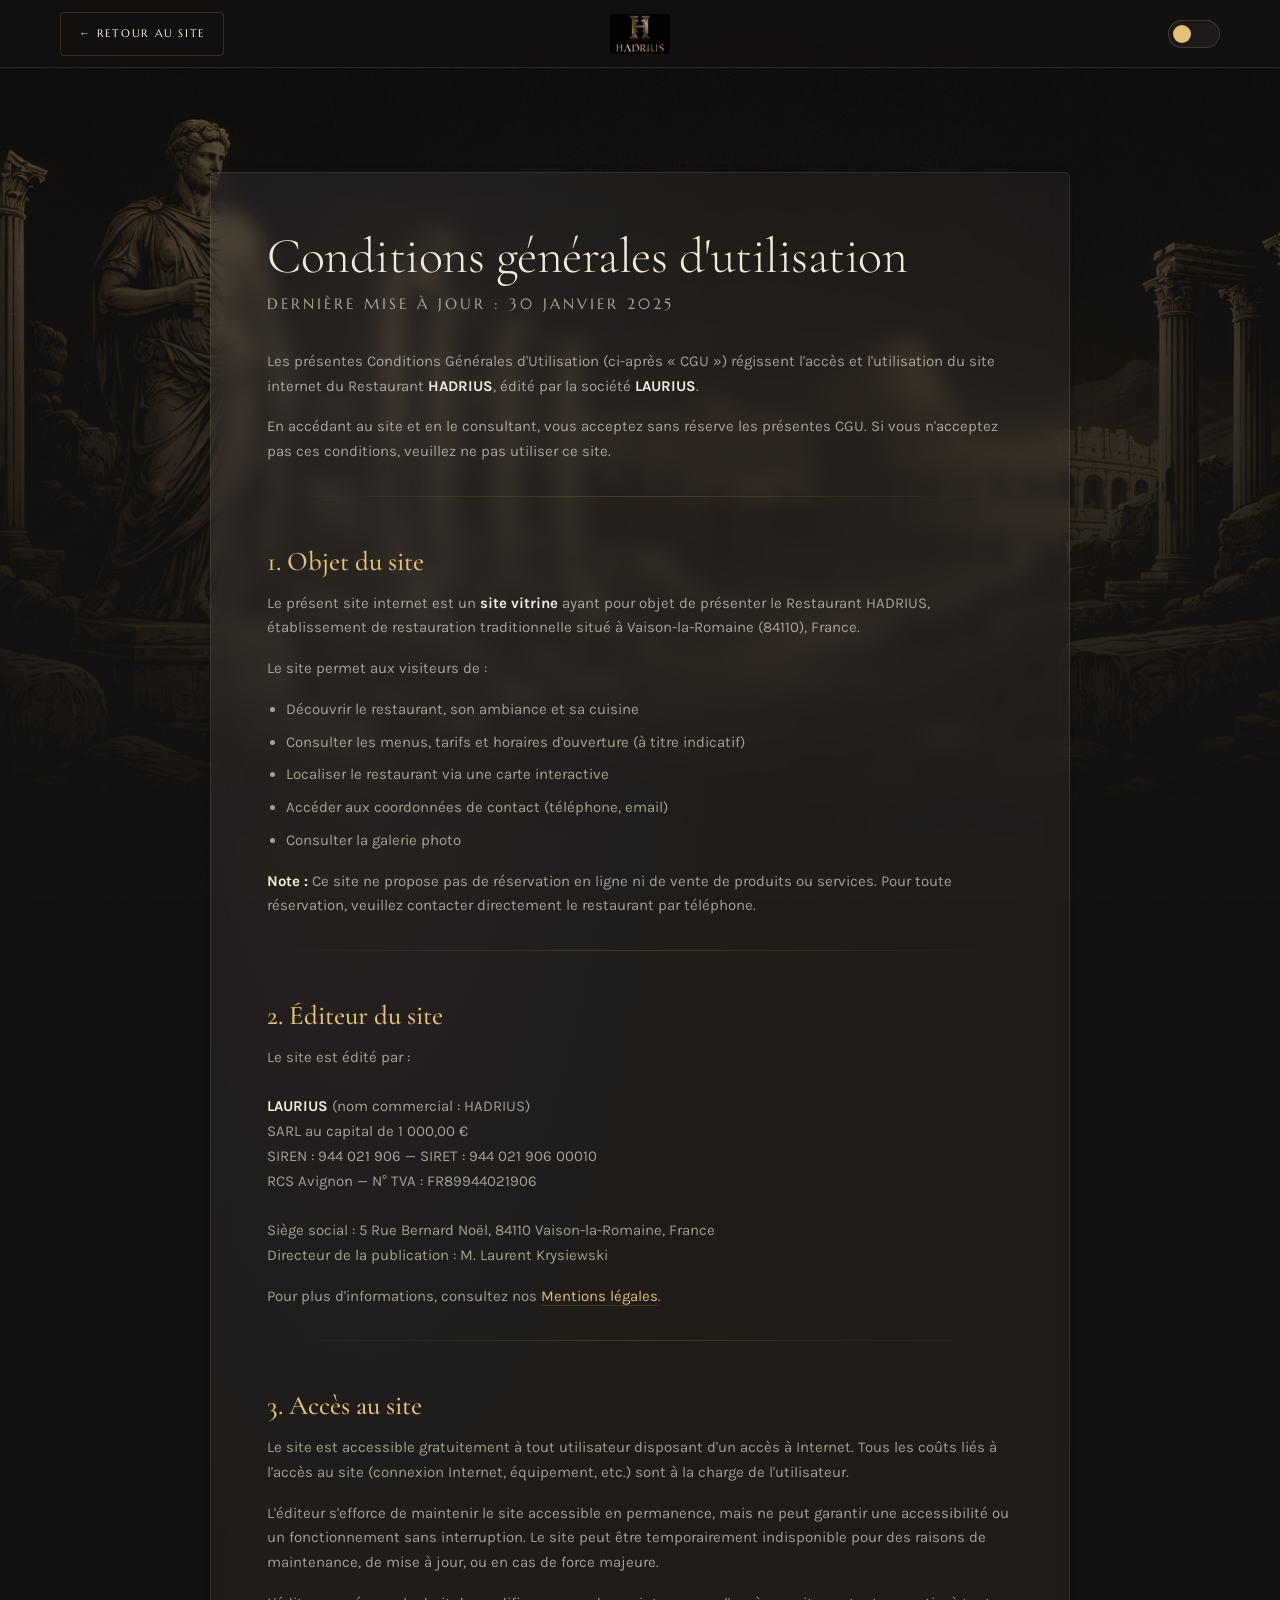
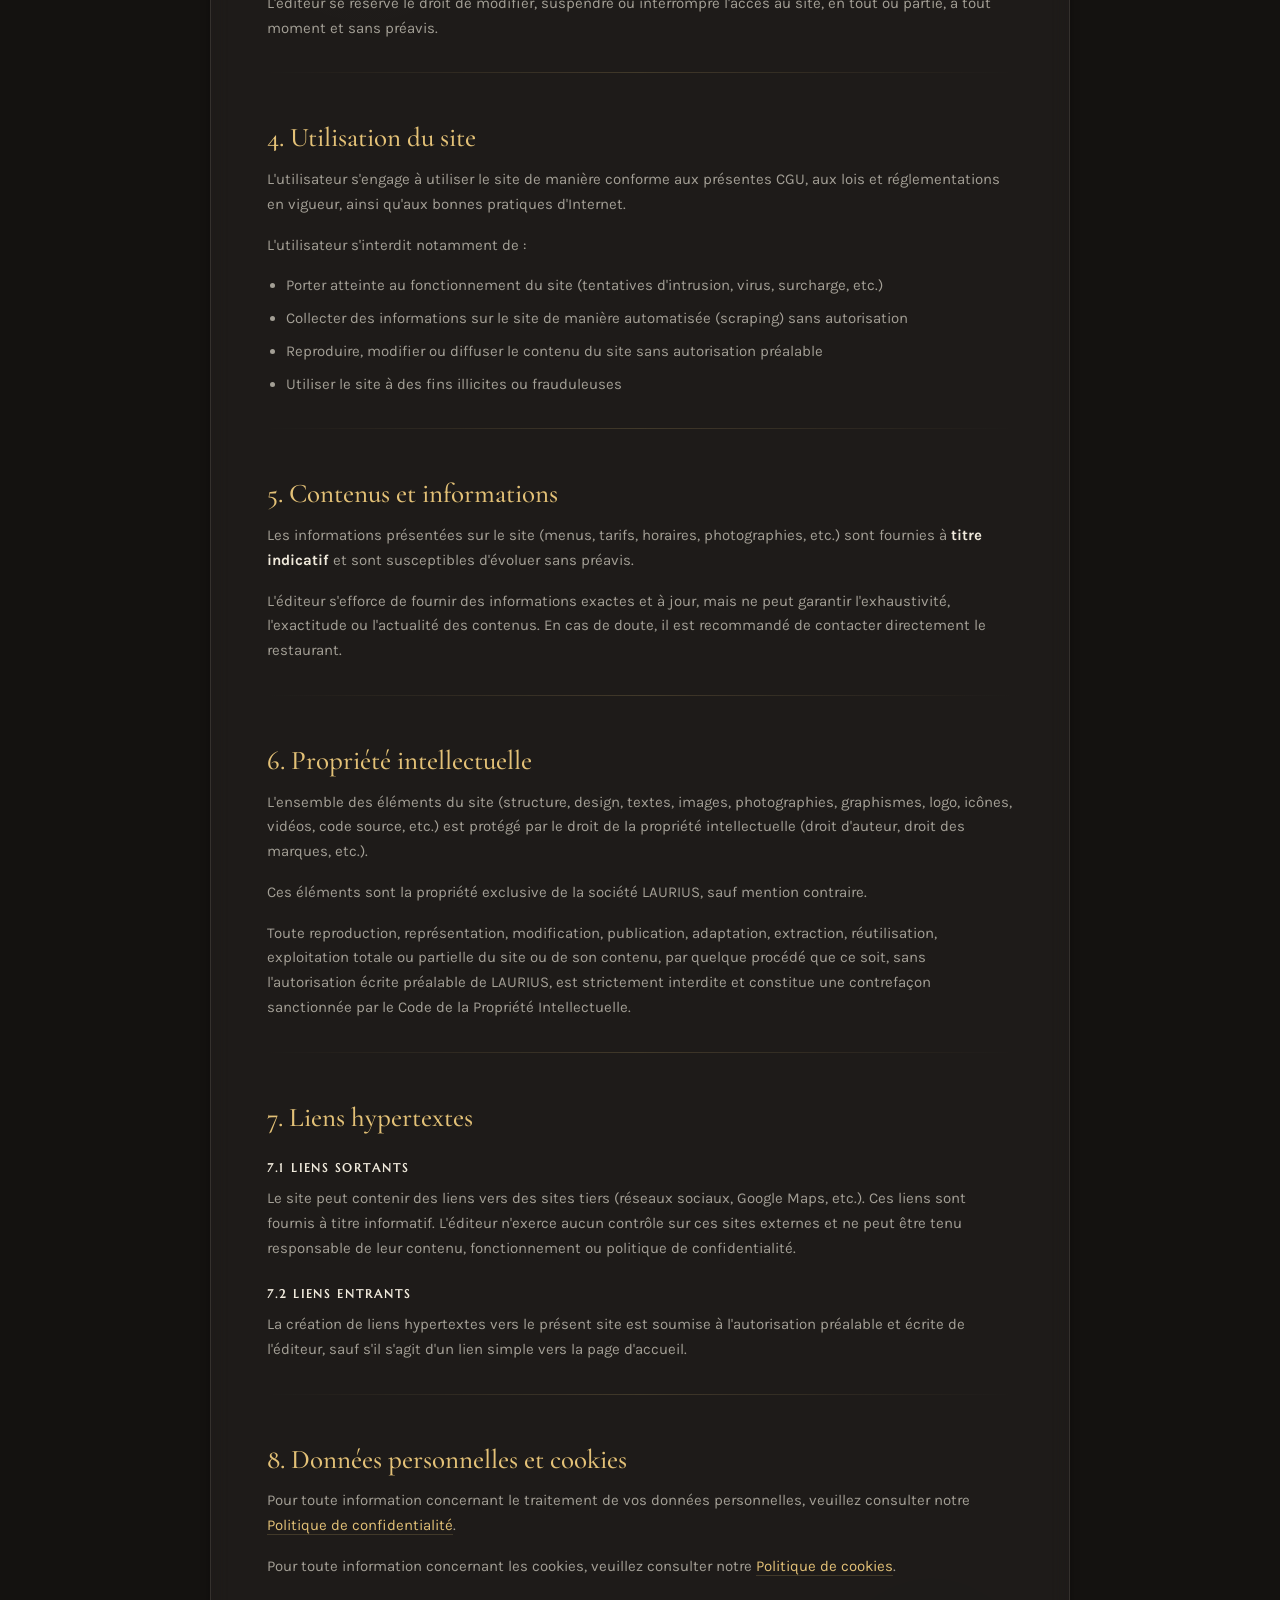
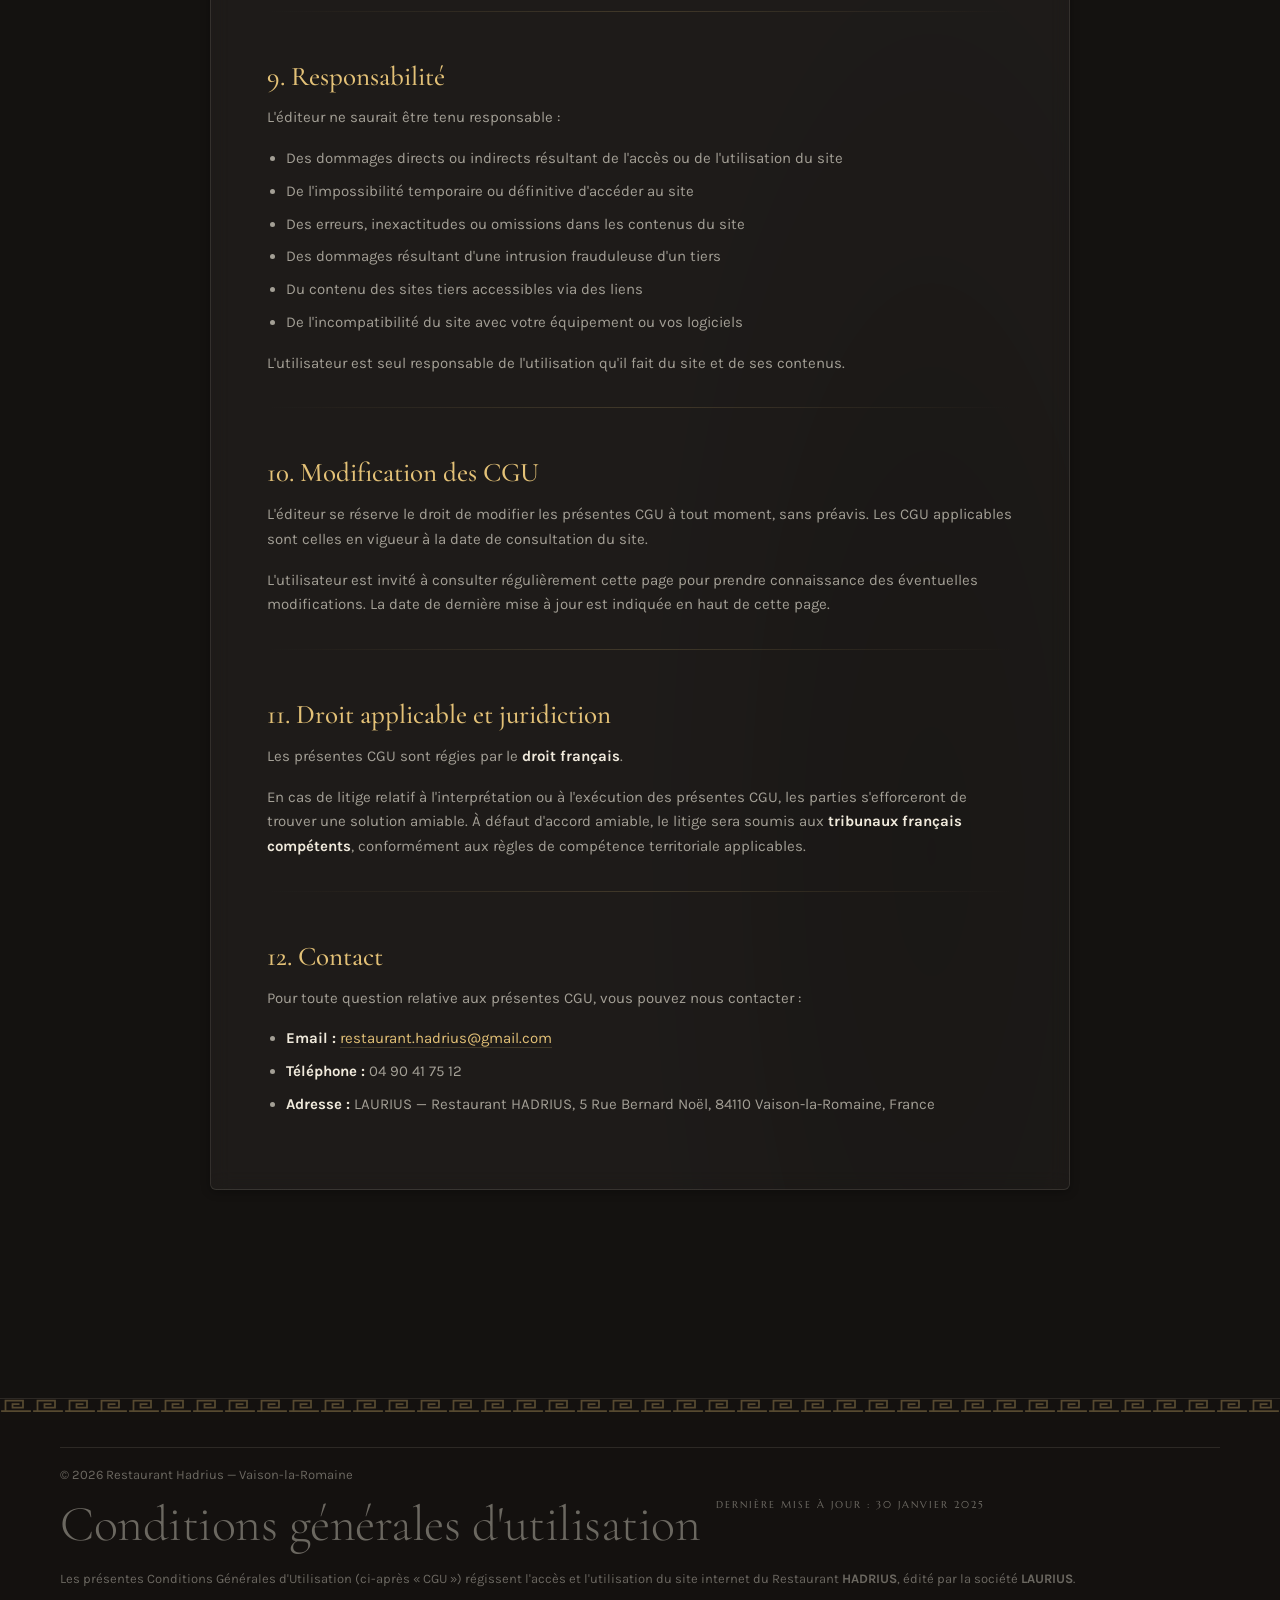
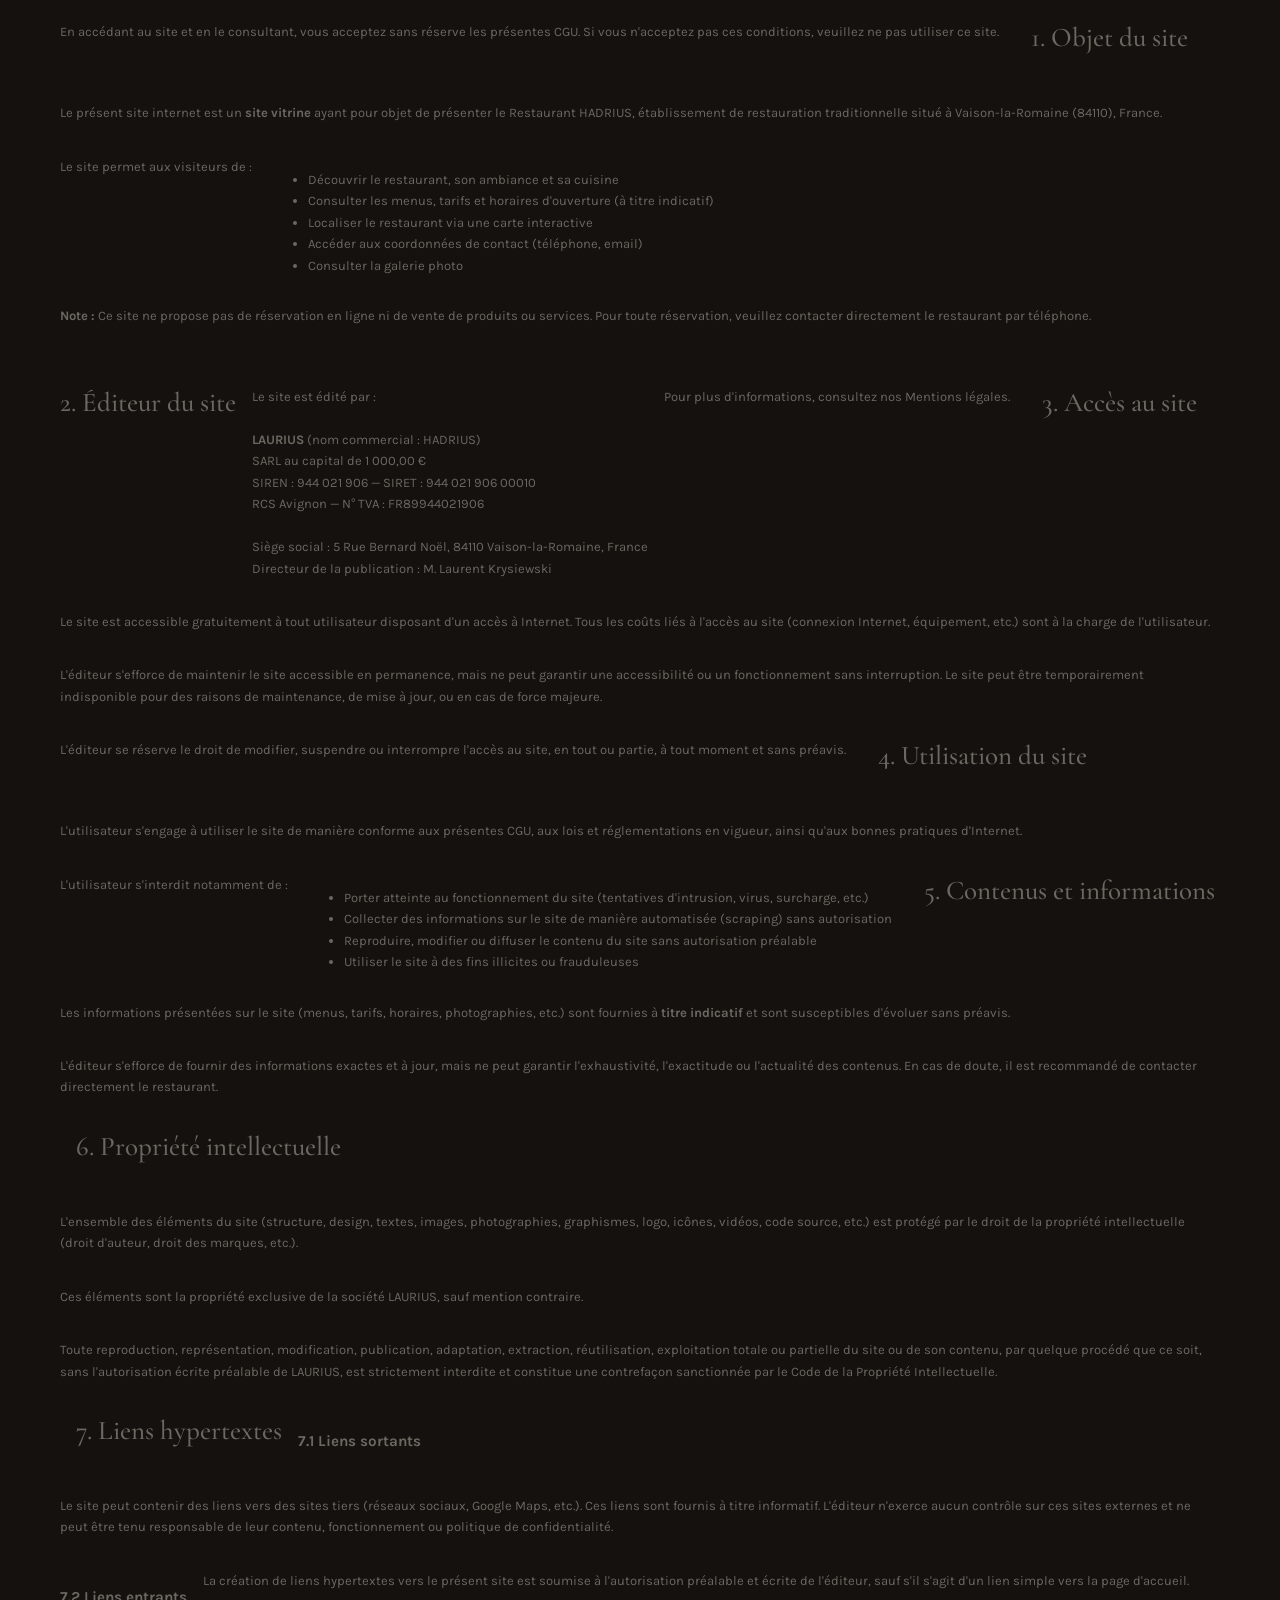
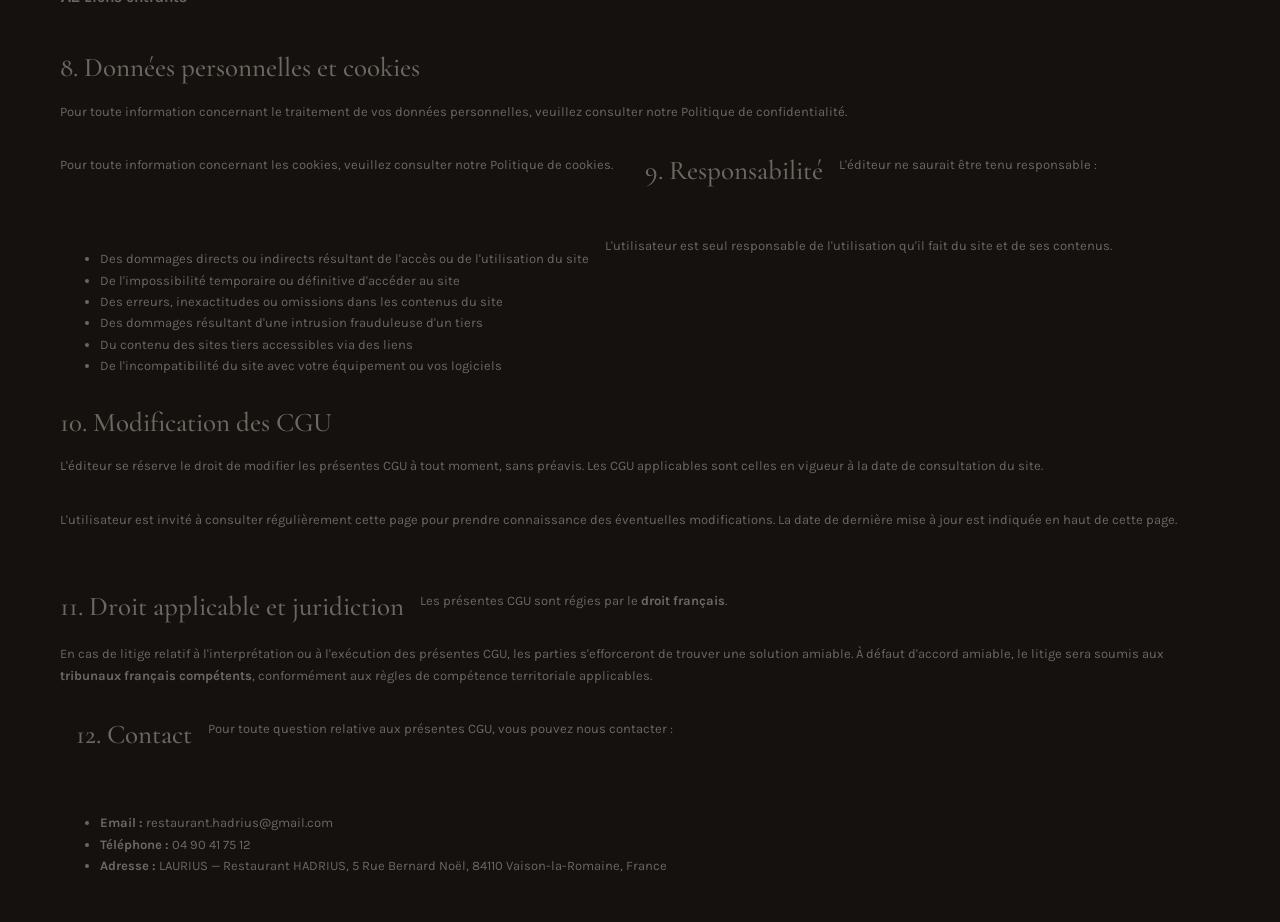
==== commit ef052b4d: "Refonte du site, rebranchee sur le backoffice existant La refonte livree avait ete construite sur un" ====
--- a/cgu.html
+++ b/cgu.html
@@ -9,8 +9,8 @@
   <link rel="icon" href="assets/logo-hadrius.jpg"/>
   <link rel="preconnect" href="https://fonts.googleapis.com">
   <link rel="preconnect" href="https://fonts.gstatic.com" crossorigin>
-  <link href="https://fonts.googleapis.com/css2?family=Inter:wght@300;400;500;600;700;800&display=swap" rel="stylesheet">
-  <link rel="stylesheet" href="styles.css"/>
+  <link href="https://fonts.googleapis.com/css2?family=Cormorant+Garamond:ital,wght@0,300;0,400;0,500;0,600;1,300;1,400&family=Karla:wght@300;400;500;600;700&family=Marcellus+SC&display=swap" rel="stylesheet">
+  <link rel="stylesheet" href="styles.css?v=2"/>
 </head>
 <body>
   <div class="bg-scene">
@@ -35,7 +35,7 @@
 
   <main class="section">
     <div class="container">
-      <div class="card info-box legal-page" id="legalBody" data-legal="cgu">
+      <div class="card info-box legal-page">
         <h1 class="h2">Conditions générales d'utilisation</h1>
         <p class="legal-update">Dernière mise à jour : 30 janvier 2025</p>
 
@@ -215,26 +215,29 @@
     <div class="container">
       <div class="links">
         <div>© <span id="year"></span> Restaurant Hadrius — Vaison-la-Romaine</div>
-        <div class="legal">
+        <div class="legal" id="legalBody" data-legal="cgu">
           <a href="mentions-legales.html">Mentions légales</a>
           <a href="politique-confidentialite.html">Confidentialité</a>
           <a href="politique-cookies.html">Cookies</a>
           <a href="cgu.html">CGU</a>
-          <a href="#" id="openCookieSettings">Gérer mes cookies</a>
         </div>
       </div>
     </div>
   </footer>
 
   <script>document.getElementById("year").textContent = new Date().getFullYear();</script>
+  <script src="script.js?v=2" defer></script>
   <script>
-    (function(){
-      var el = document.getElementById('legalBody'); if(!el) return;
+    /* Pages légales pilotées depuis /admin → Pages légales (data/mentions.json).
+       Le contenu ci-dessus sert de repli si le fichier n'est pas lisible. */
+    (function () {
+      var el = document.getElementById('legalBody'); if (!el) return;
       var key = el.getAttribute('data-legal');
-      fetch('data/mentions.json',{cache:'no-store'}).then(function(r){return r.ok?r.json():null;})
-        .then(function(d){ if(d && d[key] && d[key].html) el.innerHTML = d[key].html; }).catch(function(){});
+      fetch('data/mentions.json', { cache: 'no-store' })
+        .then(function (r) { return r.ok ? r.json() : null; })
+        .then(function (d) { if (d && d[key] && d[key].html) el.innerHTML = d[key].html; })
+        .catch(function () {});
     })();
   </script>
-  <script src="script.js" defer></script>
 </body>
 </html>
--- a/styles.css
+++ b/styles.css
@@ -1,1700 +1,1747 @@
+/* ==========================================================================
+   Restaurant Hadrius — Vaison-la-Romaine
+   Direction : « Pierre & Lumière »
+   Pierre calcaire de Vaison, laiton antique, olivier.
+   Capitales gravées (Marcellus SC) + Cormorant Garamond + Karla.
+   ========================================================================== */
+
+/* --------------------------------------------------------------------------
+   1. Jetons
+   -------------------------------------------------------------------------- */
+
 :root{
-  --bg0:#050506;--bg1:#0c0b10;
-  --card:rgba(255,255,255,.06);--text:#f4f2ef;--muted:rgba(244,242,239,.68);
-  --gold1:#f7d27a;--gold2:#caa24a;--shadow:0 24px 80px rgba(0,0,0,.45);
-  --stroke:rgba(247,210,122,.14);--radius:20px;
-  --section-gap:60px;
-}
+  /* Palette — nuit d'Ouvèze (mode sombre, par défaut) */
+  --ink:        #141210;
+  --ink-2:      #1C1915;
+  --surface:    rgba(240,234,220,.045);
+  --surface-2:  rgba(240,234,220,.08);
+  --text:       #F0EADC;
+  --muted:      rgba(240,234,220,.64);
+  --faint:      rgba(240,234,220,.40);
+  --line:       rgba(227,193,119,.18);
+  --line-soft:  rgba(240,234,220,.11);
+
+  --accent:     #E3C177;   /* laiton clair — décor */
+  --accent-2:   #B98F3E;   /* laiton profond */
+  --accent-txt: #E3C177;   /* laiton lisible sur fond sombre */
+  --olive:      #8B9163;
+
+  --cta-bg:     linear-gradient(160deg,#EFD293,#C69B45);
+  --cta-fg:     #16130E;
+
+  --carve-hi:   rgba(255,255,255,.07);
+  --carve-lo:   rgba(0,0,0,.55);
+
+  --shadow-sm:  0 2px 10px rgba(0,0,0,.30);
+  --shadow:     0 18px 48px rgba(0,0,0,.42);
+  --shadow-lg:  0 32px 90px rgba(0,0,0,.55);
+
+  --scrim:      rgba(10,9,7,.72);
+  --panel:      #1C1915;
+
+  /* Typographie */
+  --font-display: 'Cormorant Garamond', 'Iowan Old Style', Georgia, serif;
+  --font-carved:  'Marcellus SC', 'Trajan Pro', Georgia, serif;
+  --font-body:    'Karla', ui-sans-serif, system-ui, -apple-system, 'Segoe UI', Roboto, sans-serif;
+
+  /* Rythme — échelle 4/8 */
+  --sp-1: 4px;  --sp-2: 8px;  --sp-3: 12px; --sp-4: 16px;
+  --sp-5: 24px; --sp-6: 32px; --sp-7: 48px; --sp-8: 64px;
+  --sp-9: 96px;
+
+  --radius:    4px;
+  --radius-lg: 6px;
+  --topbar-h:  68px;
+
+  /* Motifs romains
+     --meander : grecque (frise à méandres), appliquée en masque
+     --flute   : cannelures de colonne
+     --stone   : marbrure de travertin */
+  --meander: url("data:image/svg+xml,%3Csvg xmlns='http://www.w3.org/2000/svg' width='32' height='16' viewBox='0 0 32 16'%3E%3Cpath d='M0 15H32M4 15V3H24V11H12V7H19' fill='none' stroke='%23000' stroke-width='2' stroke-linecap='square'/%3E%3C/svg%3E");
+
+  --flute: repeating-linear-gradient(90deg,
+    rgba(0,0,0,.26) 0px,
+    rgba(255,255,255,.015) 1px,
+    rgba(255,255,255,.075) 6px,
+    rgba(255,255,255,.015) 11px,
+    rgba(0,0,0,.26) 12px);
+
+  --stone:
+    radial-gradient(ellipse 70% 45% at 18% 8%, rgba(255,255,255,.035), transparent 62%),
+    radial-gradient(ellipse 55% 35% at 84% 92%, rgba(0,0,0,.13), transparent 62%);
+
+  /* Couches */
+  --z-topbar:   50;
+  --z-menu:     900;
+  --z-modal:    1000;
+  --z-lightbox: 1100;
+  --z-cookie:   1200;
+}
+
 [data-theme="light"]{
-  --bg0:#fbfaf7;--bg1:#f2efe8;--card:rgba(10,10,12,.06);
-  --text:#131316;--muted:rgba(19,19,22,.62);
-  --shadow:0 18px 60px rgba(0,0,0,.12);--stroke:rgba(145,110,30,.18);
-}
-*{box-sizing:border-box}html,body{height:100%}
+  /* Palette — pierre de Vaison (mode clair) */
+  --ink:        #E9E2D4;
+  --ink-2:      #E1D9C8;
+  --surface:    rgba(255,253,247,.60);
+  --surface-2:  rgba(255,253,247,.86);
+  --text:       #211E17;
+  --muted:      rgba(33,30,23,.70);
+  --faint:      rgba(33,30,23,.48);
+  --line:       rgba(111,84,22,.22);
+  --line-soft:  rgba(33,30,23,.13);
+
+  --accent:     #A87C2C;
+  --accent-2:   #8A6A22;
+  --accent-txt: #6F5416;   /* 5,5:1 sur la pierre */
+  --olive:      #565B3E;
+
+  --cta-bg:     linear-gradient(160deg,#C9A24C,#9C7324);
+  --cta-fg:     #17140E;
+
+  --carve-hi:   rgba(255,255,255,.85);
+  --carve-lo:   rgba(88,70,36,.30);
+
+  --shadow-sm:  0 2px 8px rgba(90,72,38,.10);
+  --shadow:     0 16px 40px rgba(90,72,38,.14);
+  --shadow-lg:  0 28px 70px rgba(90,72,38,.20);
+
+  --scrim:      rgba(60,50,32,.52);
+  --panel:      #FBF8F1;
+
+  --flute: repeating-linear-gradient(90deg,
+    rgba(96,74,34,.24) 0px,
+    rgba(120,96,50,.05) 1px,
+    rgba(255,255,255,.55) 6px,
+    rgba(120,96,50,.05) 11px,
+    rgba(96,74,34,.24) 12px);
+
+  --stone:
+    radial-gradient(ellipse 70% 45% at 18% 8%, rgba(255,255,255,.55), transparent 62%),
+    radial-gradient(ellipse 55% 35% at 84% 92%, rgba(120,96,50,.10), transparent 62%);
+}
+
+/* --------------------------------------------------------------------------
+   2. Base
+   -------------------------------------------------------------------------- */
+
+*,*::before,*::after{ box-sizing:border-box }
+
+html{ scroll-behavior:smooth; -webkit-text-size-adjust:100% }
+
 body{
-  margin:0;padding-top:68px;font-family:'Inter',ui-sans-serif,system-ui,-apple-system,Segoe UI,Roboto,Helvetica,Arial,sans-serif;
+  margin:0;
+  padding-top:var(--topbar-h);
+  min-height:100dvh;
+  font-family:var(--font-body);
+  font-size:16px;
+  line-height:1.65;
   color:var(--text);
-  background:
-    radial-gradient(1200px 800px at 18% -10%, rgba(247,210,122,.18), transparent 52%),
-    radial-gradient(900px 700px at 84% 5%, rgba(202,162,74,.12), transparent 45%),
-    linear-gradient(180deg,var(--bg0),var(--bg1));
+  background:var(--ink);
   overflow-x:hidden;
-  transition:background .4s ease;
   -webkit-font-smoothing:antialiased;
   -moz-osx-font-smoothing:grayscale;
-  text-rendering:optimizeLegibility;
-}
-[data-theme="light"] body{
+  transition:background-color .5s ease, color .5s ease;
+}
+
+img{ max-width:100%; display:block }
+a{ color:inherit; text-decoration:none }
+button{ font:inherit; color:inherit }
+
+:focus-visible{
+  outline:2px solid var(--accent);
+  outline-offset:3px;
+  border-radius:2px;
+}
+
+::selection{ background:var(--accent-2); color:var(--cta-fg) }
+
+.container{ width:min(1160px, calc(100% - 40px)); margin-inline:auto }
+
+.visually-hidden{
+  position:absolute; width:1px; height:1px; padding:0; margin:-1px;
+  overflow:hidden; clip:rect(0 0 0 0); white-space:nowrap; border:0;
+}
+
+/* --------------------------------------------------------------------------
+   3. Décor de fond — la pierre
+   -------------------------------------------------------------------------- */
+
+.bg-scene{
+  position:fixed; inset:0; z-index:-4;
+  overflow:hidden; pointer-events:none;
+}
+
+/* Les ruines en fond : colonnes corinthiennes, statue, arènes.
+   L'image porte le filtre, le voile est une couche à part — sinon le
+   filtre teinterait aussi le voile. */
+.bg-scene .bg-image{
+  position:absolute; inset:0;
+  background:url("assets/roman-parallax.png") center top / cover no-repeat;
+  filter:grayscale(.25) contrast(1.06);
+  transform:scale(1.04);
+  transition:filter .5s ease;
+}
+
+.bg-scene::after{
+  content:"";
+  position:absolute; inset:0;
+  background:linear-gradient(180deg,
+    rgba(20,18,16,.66) 0%,
+    rgba(20,18,16,.86) 46%,
+    rgba(20,18,16,.98) 100%);
+  transition:background .5s ease;
+}
+
+/* En mode clair, l'image est inversée : les ruines deviennent une gravure
+   claire sur la pierre, sans jamais assombrir le texte. */
+[data-theme="light"] .bg-scene .bg-image{
+  filter:invert(1) grayscale(1) sepia(.5) brightness(1.02) contrast(.88);
+}
+
+[data-theme="light"] .bg-scene::after{
+  background:linear-gradient(180deg,
+    rgba(233,226,212,.62) 0%,
+    rgba(233,226,212,.82) 46%,
+    rgba(233,226,212,.96) 100%);
+}
+
+/* Frise à méandres — le motif structurant du site */
+.frieze{
+  height:14px;
+  background-color:var(--accent);
+  opacity:.45;
+  -webkit-mask-image:var(--meander);
+  mask-image:var(--meander);
+  -webkit-mask-repeat:repeat-x;
+  mask-repeat:repeat-x;
+  -webkit-mask-size:32px 14px;
+  mask-size:32px 14px;
+}
+
+/* Grain de pierre — seule texture ambiante du site */
+.noise{
+  position:fixed; inset:0; z-index:-1; pointer-events:none;
+  opacity:.28; mix-blend-mode:overlay;
+  background-image:url("data:image/svg+xml,%3Csvg xmlns='http://www.w3.org/2000/svg' width='200' height='200'%3E%3Cfilter id='n'%3E%3CfeTurbulence type='fractalNoise' baseFrequency='.9' numOctaves='4' stitchTiles='stitch'/%3E%3C/filter%3E%3Crect width='200' height='200' filter='url(%23n)' opacity='.5'/%3E%3C/svg%3E");
+  transition:opacity .5s ease;
+}
+[data-theme="light"] .noise{ opacity:.14; mix-blend-mode:multiply }
+
+/* Éléments du balisage historique, désormais silencieux */
+.birds-layer,
+#bg-canvas{ display:none }
+
+/* --------------------------------------------------------------------------
+   4. Typographie
+   -------------------------------------------------------------------------- */
+
+/* Inscription — fil conducteur : capitales romaines, interponctuation */
+.inscription,
+.kicker{
+  display:inline-block;
+  font-family:var(--font-carved);
+  font-size:11px;
+  letter-spacing:.30em;
+  text-transform:uppercase;
+  color:var(--accent-txt);
+  line-height:1.5;
+}
+
+.h1{
+  font-family:var(--font-display);
+  font-weight:300;
+  font-size:clamp(38px, 6.2vw, 74px);
+  line-height:1.04;
+  letter-spacing:-.015em;
+  margin:0;
+}
+
+.h2{
+  font-family:var(--font-display);
+  font-weight:300;
+  font-size:clamp(30px, 4.4vw, 50px);
+  line-height:1.1;
+  letter-spacing:-.01em;
+  margin:0;
+}
+
+.h3{
+  font-family:var(--font-display);
+  font-weight:500;
+  font-size:clamp(21px, 2.6vw, 27px);
+  line-height:1.25;
+  margin:0;
+}
+
+p{ margin:0 0 var(--sp-4) }
+p:last-child{ margin-bottom:0 }
+
+.lead,
+.sub{
+  font-size:clamp(17px,1.5vw,19px);
+  line-height:1.75;
+  color:var(--muted);
+  max-width:62ch;
+  margin:0 0 var(--sp-4);
+}
+
+/* --------------------------------------------------------------------------
+   5. Sections
+   -------------------------------------------------------------------------- */
+
+.section{
+  padding-block:clamp(56px, 9vw, 104px);
+  position:relative;
+  scroll-margin-top:calc(var(--topbar-h) + 8px);
+}
+.section + .section{ padding-top:0 }
+
+/* En-tête : inscription + titre + filet qui file vers la marge */
+.section-head{
+  display:grid;
+  gap:var(--sp-3);
+  margin-bottom:var(--sp-7);
+}
+
+.section-head__rule{
+  display:flex; align-items:center; gap:var(--sp-4);
+}
+
+/* La grecque romaine file du titre vers la marge et s'y éteint */
+.section-head__rule::after{
+  content:""; flex:1; height:14px; min-width:60px;
+  background-color:var(--accent);
+  opacity:.5;
+  -webkit-mask-image:var(--meander), linear-gradient(90deg, #000 0%, #000 45%, transparent 92%);
+  mask-image:var(--meander), linear-gradient(90deg, #000 0%, #000 45%, transparent 92%);
+  -webkit-mask-repeat:repeat-x, no-repeat;
+  mask-repeat:repeat-x, no-repeat;
+  -webkit-mask-size:32px 14px, 100% 100%;
+  mask-size:32px 14px, 100% 100%;
+  -webkit-mask-composite:source-in;
+  mask-composite:intersect;
+}
+
+.section-head__note{
+  color:var(--muted);
+  max-width:58ch;
+  font-size:15px;
+  margin:0;
+}
+
+/* Variante posée dans une barre avec d'autres commandes */
+.section-head--inline{ margin-bottom:0; flex:1 1 320px }
+
+/* --------------------------------------------------------------------------
+   6. Surfaces
+   -------------------------------------------------------------------------- */
+
+/* Surfaces en travertin : légère marbrure, pas un aplat */
+.card,
+.info-box{
+  position:relative;
+  background-color:var(--surface);
+  background-image:var(--stone);
+  border:1px solid var(--line-soft);
+  border-radius:var(--radius-lg);
+  backdrop-filter:blur(10px);
+  -webkit-backdrop-filter:blur(10px);
+  box-shadow:var(--shadow-sm);
+}
+
+[data-theme="light"] .card,
+[data-theme="light"] .info-box{ border-color:var(--line) }
+
+/* --------------------------------------------------------------------------
+   7. Actions
+   -------------------------------------------------------------------------- */
+
+.cta{
+  display:inline-flex; align-items:center; justify-content:center; gap:var(--sp-2);
+  min-height:48px;
+  padding:13px 26px;
+  border:0; border-radius:var(--radius);
+  background:var(--cta-bg);
+  color:var(--cta-fg) !important;
+  font-family:var(--font-carved);
+  font-size:12px; letter-spacing:.16em; text-transform:uppercase;
+  cursor:pointer;
+  box-shadow:var(--shadow-sm);
+  transition:transform .2s ease, box-shadow .2s ease, filter .2s ease;
+  touch-action:manipulation;
+}
+.cta:hover{ filter:brightness(1.07); box-shadow:var(--shadow); transform:translateY(-1px) }
+.cta:active{ transform:translateY(0) }
+.cta svg{ flex:none }
+
+.pill{
+  display:inline-flex; align-items:center; justify-content:center; gap:var(--sp-2);
+  min-height:44px;
+  padding:10px 18px;
+  border:1px solid var(--line);
+  border-radius:var(--radius);
+  background:transparent;
+  color:var(--text);
+  font-family:var(--font-carved);
+  font-size:11px; letter-spacing:.16em; text-transform:uppercase;
+  cursor:pointer;
+  transition:border-color .2s ease, background-color .2s ease, color .2s ease;
+  touch-action:manipulation;
+}
+.pill:hover{ border-color:var(--accent); background:var(--surface-2); color:var(--accent-txt) }
+.pill:disabled{ opacity:.35; cursor:not-allowed }
+.pill .icon{ width:16px; height:16px; fill:currentColor; flex:none }
+.pill .small{ font-size:inherit }
+
+/* Bascule jour / nuit */
+.toggle{
+  position:relative;
+  width:52px; height:28px; flex:none;
+  border:1px solid var(--line);
+  border-radius:999px;
+  background:var(--surface);
+  cursor:pointer;
+  padding:0;
+  transition:border-color .2s ease, background-color .2s ease;
+}
+.toggle:hover{ border-color:var(--accent) }
+.toggle .dot{
+  position:absolute; top:50%; left:4px;
+  width:18px; height:18px; margin-top:-9px;
+  border-radius:50%;
+  background:var(--accent);
+  transition:transform .28s cubic-bezier(.2,.8,.2,1);
+}
+[data-theme="light"] .toggle .dot{ transform:translateX(24px) }
+
+/* --------------------------------------------------------------------------
+   8. Barre de navigation
+   -------------------------------------------------------------------------- */
+
+.topbar{
+  position:fixed; top:0; left:0; right:0; z-index:var(--z-topbar);
+  height:var(--topbar-h);
+  display:flex; align-items:center;
+  background:color-mix(in srgb, var(--ink) 88%, transparent);
+  backdrop-filter:blur(18px) saturate(1.3);
+  -webkit-backdrop-filter:blur(18px) saturate(1.3);
+  border-bottom:1px solid var(--line-soft);
+  transition:background-color .5s ease, border-color .5s ease;
+}
+
+.topbar .nav{
+  display:flex; align-items:center; justify-content:space-between;
+  gap:var(--sp-4);
+}
+
+.nav-left,.nav-right{ display:flex; align-items:center; gap:var(--sp-3); flex:1 }
+.nav-right{ justify-content:flex-end }
+
+.brand{ display:flex; align-items:center; flex:none }
+.brand img{ height:40px; width:auto; border-radius:2px }
+
+.nav-links{ display:flex; align-items:center; gap:var(--sp-5) }
+.nav-links a{
+  font-family:var(--font-carved);
+  font-size:11px; letter-spacing:.2em; text-transform:uppercase;
+  color:var(--muted);
+  padding:6px 0;
+  border-bottom:1px solid transparent;
+  transition:color .2s ease, border-color .2s ease;
+}
+.nav-links a:hover{ color:var(--accent-txt); border-color:var(--accent) }
+
+.social-links{ display:flex; align-items:center; gap:var(--sp-2) }
+.social-links .pill{ padding:10px 12px }
+
+.desktop-only{ display:inline-flex }
+.mobile-only{ display:none }
+
+/* --------------------------------------------------------------------------
+   9. Menu mobile
+   -------------------------------------------------------------------------- */
+
+.mobile-menu{ position:fixed; inset:0; z-index:var(--z-menu); display:none }
+.mobile-menu.is-open{ display:block }
+
+.mobile-menu__backdrop{
+  position:absolute; inset:0;
+  background:var(--scrim);
+  backdrop-filter:blur(6px);
+}
+
+.mobile-menu__panel{
+  position:absolute; left:14px; right:14px; top:14px;
+  max-width:520px; margin-inline:auto;
+  padding:var(--sp-5);
+  z-index:1;
+  background:var(--panel);
+  animation:menu-in .28s cubic-bezier(.2,.8,.2,1);
+}
+
+@keyframes menu-in{
+  from{ opacity:0; transform:translateY(-10px) }
+  to{ opacity:1; transform:none }
+}
+
+.mobile-menu__top{
+  display:flex; align-items:center; justify-content:space-between;
+  gap:var(--sp-4); margin-bottom:var(--sp-5);
+}
+.mobile-menu__title{
+  font-family:var(--font-carved);
+  font-size:12px; letter-spacing:.28em; text-transform:uppercase;
+  color:var(--accent-txt);
+}
+.mobile-menu__actions{ display:grid; gap:var(--sp-2) }
+.mobile-menu__actions .pill,
+.mobile-menu__actions .cta{ width:100% }
+.mobile-menu__sep{
+  height:1px; background:var(--line-soft); margin-block:var(--sp-3);
+}
+
+/* --------------------------------------------------------------------------
+   10. Bandeau d'ouverture
+   -------------------------------------------------------------------------- */
+
+.hero-banner{
+  position:relative;
+  min-height:min(88vh, 760px);
+  display:flex; align-items:center;
+  margin-top:calc(var(--topbar-h) * -1);
+  padding-top:var(--topbar-h);
+  overflow:hidden;
+}
+
+.hero-banner__img{ position:absolute; inset:0 }
+.hero-banner__img img{
+  width:100%; height:100%;
+  object-fit:cover; object-position:center 58%;
+  animation:hero-settle 1.8s cubic-bezier(.16,.8,.24,1) both;
+}
+@keyframes hero-settle{
+  from{ transform:scale(1.07) }
+  to{ transform:scale(1) }
+}
+
+.hero-banner__overlay{
+  position:absolute; inset:0;
   background:
-    radial-gradient(1200px 800px at 18% -10%, rgba(247,210,122,.28), transparent 58%),
-    radial-gradient(900px 700px at 84% 5%, rgba(202,162,74,.22), transparent 52%),
-    linear-gradient(180deg,var(--bg0),var(--bg1));
-}
-
-/* --- Background scene: roman image + birds (keeps existing particles & noise) --- */
-.bg-scene{position:fixed;inset:0;z-index:-4;overflow:hidden;pointer-events:none}
-.bg-scene .bg-image{
-  position:absolute;inset:0;
+    linear-gradient(180deg, rgba(12,10,8,.78) 0%, rgba(12,10,8,.64) 45%, rgba(12,10,8,.92) 100%),
+    radial-gradient(120% 80% at 50% 42%, rgba(12,10,8,.10) 22%, rgba(12,10,8,.62) 100%);
+}
+/* Le voile du bandeau reste sombre dans les deux thèmes : le titre est en
+   blanc sur photo, il lui faut ce contraste. */
+
+.hero-banner__content{
+  position:relative; z-index:1;
+  width:min(1160px, calc(100% - 40px));
+  margin-inline:auto;
+  padding-block:var(--sp-8) var(--sp-9);
+  text-align:center;
+  color:#F4EFE3;
+}
+
+.hero-banner__box{ display:grid; justify-items:center; gap:var(--sp-4) }
+
+/* L'inscription du fronton */
+.hero-banner__kicker{
+  font-family:var(--font-carved);
+  font-size:clamp(10px,1.4vw,13px);
+  letter-spacing:.42em;
+  text-transform:uppercase;
+  color:var(--accent);
+  text-indent:.42em;
+}
+
+.hero-banner__title{
+  font-family:var(--font-display);
+  font-weight:300;
+  font-size:clamp(46px, 11vw, 132px);
+  line-height:.94;
+  letter-spacing:-.02em;
+  margin:0;
+  color:#FBF7EE;
+  text-shadow:0 2px 40px rgba(0,0,0,.55);
+}
+
+.hero-banner__sub{
+  font-family:var(--font-carved);
+  font-size:clamp(11px,1.6vw,14px);
+  letter-spacing:.3em; text-transform:uppercase;
+  color:rgba(244,239,227,.88);
+  margin:0;
+}
+
+/* Filet + losange, l'ornement de la maison */
+.hero-banner__ornament{
+  display:flex; align-items:center; gap:var(--sp-3);
+  width:min(320px,70%);
+  color:var(--accent);
+}
+.hero-banner__line{
+  flex:1; height:1px;
+  background:linear-gradient(90deg,transparent,currentColor,transparent);
+}
+.hero-banner__diamond{
+  width:6px; height:6px; flex:none;
+  background:currentColor; transform:rotate(45deg);
+}
+
+.hero-banner__actions{
+  display:flex; flex-wrap:wrap; gap:var(--sp-3);
+  justify-content:center;
+  margin-top:var(--sp-3);
+}
+.hero-banner__actions .pill{
+  color:#F4EFE3;
+  border-color:rgba(244,239,227,.36);
+}
+.hero-banner__actions .pill:hover{
+  border-color:var(--accent); color:var(--accent); background:rgba(0,0,0,.24);
+}
+
+.hero-banner__scroll{
+  position:absolute; left:50%; bottom:var(--sp-6);
+  transform:translateX(-50%);
+  z-index:1;
+  color:rgba(244,239,227,.74);
+  border-color:rgba(244,239,227,.24);
+  background:rgba(12,10,8,.32);
+}
+.hero-banner__scroll:hover{ color:var(--accent); border-color:var(--accent) }
+.hero-banner__scroll svg{ animation:nudge 2.4s ease-in-out infinite }
+@keyframes nudge{
+  0%,100%{ transform:translateY(0) }
+  50%{ transform:translateY(3px) }
+}
+
+/* --------------------------------------------------------------------------
+   11. La maison — présentation + infos pratiques
+   -------------------------------------------------------------------------- */
+
+.maison-grid{
+  display:grid;
+  grid-template-columns:1.35fr .95fr;
+  gap:var(--sp-7);
+  align-items:start;
+}
+
+.maison-text .h2{ margin-bottom:var(--sp-4) }
+
+.chips{
+  display:flex; flex-wrap:wrap; gap:var(--sp-2);
+  margin-top:var(--sp-5);
+}
+.chip{
+  padding:7px 14px;
+  border:1px solid var(--line);
+  border-radius:999px;
+  font-size:13px;
+  color:var(--muted);
+  background:var(--surface);
+}
+.chip strong{ color:var(--accent-txt); font-weight:600 }
+
+/* Colonne « en un coup d'œil » */
+.facts{ padding:var(--sp-5) }
+.facts__title{
+  font-family:var(--font-carved);
+  font-size:11px; letter-spacing:.26em; text-transform:uppercase;
+  color:var(--accent-txt);
+  padding-bottom:var(--sp-3);
+  border-bottom:1px solid var(--line-soft);
+  margin-bottom:var(--sp-4);
+}
+.facts__list{ display:grid; gap:var(--sp-4); margin:0 }
+.fact{ display:flex; gap:var(--sp-3); align-items:flex-start }
+.fact .icon{
+  width:18px; height:18px; flex:none;
+  fill:var(--accent); margin-top:4px;
+}
+.fact dt{
+  font-family:var(--font-carved);
+  font-size:10px; letter-spacing:.2em; text-transform:uppercase;
+  color:var(--faint);
+  margin-bottom:2px;
+}
+.fact dd{ margin:0; font-size:15px; line-height:1.5 }
+.fact dd a:hover{ color:var(--accent-txt) }
+
+/* --------------------------------------------------------------------------
+   12. La carte
+   -------------------------------------------------------------------------- */
+
+.carte-card{ padding:var(--sp-6) }
+
+.carte-header{ text-align:center; margin-bottom:var(--sp-6) }
+.carte-kicker{
+  display:block;
+  font-family:var(--font-carved);
+  font-size:11px; letter-spacing:.32em; text-transform:uppercase;
+  color:var(--accent-txt);
+  margin-bottom:var(--sp-3);
+}
+.carte-ornament{
+  display:flex; align-items:center; justify-content:center; gap:var(--sp-3);
+  color:var(--accent);
+  margin-top:var(--sp-4);
+}
+.carte-ornament-line{
+  width:64px; height:1px;
+  background:linear-gradient(90deg,transparent,currentColor);
+}
+.carte-ornament-line:last-child{
+  background:linear-gradient(90deg,currentColor,transparent);
+}
+
+.carte-iframe-wrap{
+  position:relative;
+  border:1px solid var(--line);
+  border-radius:var(--radius);
+  overflow:hidden;
+  background:#fff;
+}
+.carte-iframe{
+  display:block;
+  width:100%;
+  height:min(78vh, 900px);
+  min-height:520px;
+  border:0;
+}
+.carte-iframe-open{
+  position:absolute; right:var(--sp-3); top:var(--sp-3);
+  display:inline-flex; align-items:center; gap:var(--sp-2);
+  min-height:40px;
+  padding:9px 15px;
+  border-radius:var(--radius);
+  background:rgba(20,18,16,.90);
+  color:#F0EADC;
+  font-family:var(--font-carved);
+  font-size:10px; letter-spacing:.14em; text-transform:uppercase;
+  backdrop-filter:blur(6px);
+  transition:background-color .2s ease, color .2s ease;
+}
+.carte-iframe-open:hover{ background:var(--accent-2); color:#16130E }
+
+/* --------------------------------------------------------------------------
+   13. Galerie
+   -------------------------------------------------------------------------- */
+
+.gallery-header{
+  display:flex; align-items:flex-end; justify-content:space-between;
+  flex-wrap:wrap; gap:var(--sp-4);
+  margin-bottom:var(--sp-6);
+}
+
+.gallery-filters{ display:flex; flex-wrap:wrap; gap:var(--sp-2) }
+
+.filter-btn{
+  min-height:40px;
+  padding:9px 18px;
+  border:1px solid var(--line);
+  border-radius:999px;
+  background:transparent;
+  color:var(--muted);
+  font-family:var(--font-carved);
+  font-size:11px; letter-spacing:.16em; text-transform:uppercase;
+  cursor:pointer;
+  transition:border-color .2s ease, color .2s ease, background-color .2s ease;
+  touch-action:manipulation;
+}
+.filter-btn:hover{ color:var(--accent-txt); border-color:var(--accent) }
+.filter-btn.is-active{
+  background:var(--cta-bg);
+  border-color:transparent;
+  color:var(--cta-fg);
+}
+
+.gallery-carousel-wrap{ position:relative }
+.gallery-carousel{ position:relative }
+.gallery-carousel-viewport{ overflow:hidden; border-radius:var(--radius) }
+
+.gallery-carousel-track{
+  display:flex;
+  gap:14px;
+  will-change:transform;
+}
+
+.gallery-carousel-slide{
+  position:relative;
+  flex:0 0 calc((100% - 28px) / 3);
+  aspect-ratio:4/5;
+  overflow:hidden;
+  border-radius:var(--radius);
+  border:1px solid var(--line-soft);
+  cursor:zoom-in;
+  background:var(--surface);
+}
+.gallery-carousel-slide img{
+  width:100%; height:100%;
+  object-fit:cover;
+  transition:transform .6s cubic-bezier(.2,.8,.2,1);
+}
+.gallery-carousel-slide:hover img{ transform:scale(1.05) }
+
+.gallery-slide-overlay{
+  position:absolute; inset:auto 0 0 0;
+  display:flex; align-items:center; justify-content:space-between; gap:var(--sp-3);
+  padding:var(--sp-6) var(--sp-4) var(--sp-4);
+  background:linear-gradient(180deg,transparent,rgba(12,10,8,.88));
+  opacity:0;
+  transform:translateY(6px);
+  transition:opacity .3s ease, transform .3s ease;
+  pointer-events:none;
+}
+.gallery-carousel-slide:hover .gallery-slide-overlay{ opacity:1; transform:none }
+
+.gallery-slide-caption{
+  font-size:13px; line-height:1.4;
+  color:#F0EADC;
+}
+.gallery-slide-icon{
+  width:18px; height:18px; flex:none;
+  fill:none; stroke:var(--accent); stroke-width:1.6; stroke-linecap:round;
+}
+
+.gallery-empty,
+.horaires-loading,
+.horaires-error{
+  padding:var(--sp-5);
+  text-align:center;
+  color:var(--muted);
+  font-size:14px;
+}
+.horaires-error{ color:var(--accent-txt) }
+
+/* Flèches */
+.gal-car-btn{
+  position:absolute; top:50%;
+  width:46px; height:46px; margin-top:-23px;
+  display:grid; place-items:center;
+  border:1px solid var(--line);
+  border-radius:50%;
+  background:color-mix(in srgb, var(--ink) 84%, transparent);
+  backdrop-filter:blur(8px);
+  cursor:pointer;
+  transition:opacity .2s ease, border-color .2s ease, background-color .2s ease;
+  z-index:2;
+}
+.gal-car-btn svg{ width:20px; height:20px; fill:var(--text) }
+.gal-car-btn:hover:not(:disabled){ border-color:var(--accent) }
+.gal-car-btn:hover:not(:disabled) svg{ fill:var(--accent-txt) }
+.gal-car-btn:disabled{ opacity:.25; cursor:not-allowed }
+.gal-car-prev{ left:-14px }
+.gal-car-next{ right:-14px }
+
+.gal-car-counter{
+  margin-top:var(--sp-4);
+  text-align:center;
+  font-family:var(--font-carved);
+  font-size:11px; letter-spacing:.24em;
+  color:var(--faint);
+  font-variant-numeric:tabular-nums;
+}
+
+/* --------------------------------------------------------------------------
+   14. La table — horaires gravés, contact, plan
+   -------------------------------------------------------------------------- */
+
+.table-grid{
+  display:grid;
+  grid-template-columns:1.15fr .85fr;
+  gap:var(--sp-6);
+  align-items:start;
+  margin-bottom:var(--sp-6);
+}
+
+/* Signature du site : la stèle d'horaires — deux colonnes cannelées,
+   une frise à méandres en fronton, des lettres incisées dans la pierre. */
+.horaires-box{
+  position:relative;
+  padding:var(--sp-6) calc(var(--sp-6) + 26px) var(--sp-5);
+  border:1px solid var(--line);
+  background-color:var(--surface-2);
+  background-image:
+    var(--flute),
+    var(--flute),
+    var(--stone),
+    linear-gradient(160deg, var(--surface-2), var(--surface));
+  background-position:left top, right top, center, center;
+  background-size:26px 100%, 26px 100%, cover, cover;
+  background-repeat:no-repeat;
+}
+
+/* Filet intérieur, entre les colonnes */
+.horaires-box::before{
+  content:"";
+  position:absolute; top:8px; bottom:8px; left:34px; right:34px;
+  border:1px solid var(--line-soft);
+  border-radius:2px;
+  pointer-events:none;
+}
+
+/* Fronton : la grecque */
+.horaires-box::after{
+  content:"";
+  position:absolute; top:0; left:26px; right:26px;
+  height:14px;
+  background-color:var(--accent);
+  opacity:.4;
+  -webkit-mask-image:var(--meander);
+  mask-image:var(--meander);
+  -webkit-mask-repeat:repeat-x;
+  mask-repeat:repeat-x;
+  -webkit-mask-size:32px 14px;
+  mask-size:32px 14px;
+  pointer-events:none;
+}
+
+.horaires-header{
+  display:flex; align-items:center; gap:var(--sp-3);
+  padding-top:var(--sp-3);
+  padding-bottom:var(--sp-4);
+  margin-bottom:var(--sp-2);
+  border-bottom:1px solid var(--line-soft);
+}
+.horaires-icon{ width:20px; height:20px; fill:var(--accent); flex:none }
+.horaires-title{
+  font-family:var(--font-display);
+  font-weight:500;
+  font-size:26px;
+  line-height:1.2;
+  margin:2px 0 0;
+}
+
+.horaires-list{ display:grid }
+
+.horaires-row{
+  display:grid;
+  grid-template-columns:1fr auto;
+  gap:var(--sp-4);
+  align-items:baseline;
+  padding-block:var(--sp-4);
+  border-bottom:1px dotted var(--line-soft);
+}
+.horaires-row:last-child{ border-bottom:0; padding-bottom:0 }
+
+.horaires-jours{
+  font-family:var(--font-carved);
+  font-size:12px;
+  letter-spacing:.14em;
+  text-transform:uppercase;
+  color:var(--text);
+  text-shadow:0 1px 0 var(--carve-hi), 0 -1px 1px var(--carve-lo);
+}
+
+.horaires-temps{
+  display:flex; flex-wrap:wrap; gap:var(--sp-2) var(--sp-4);
+  justify-content:flex-end;
+}
+.horaires-slot{
+  display:inline-flex; align-items:baseline; gap:var(--sp-2);
+  font-size:15px;
+  font-variant-numeric:tabular-nums;
+  color:var(--text);
+}
+.horaires-slot strong{
+  font-family:var(--font-carved);
+  font-size:10px; letter-spacing:.18em; text-transform:uppercase;
+  font-weight:400;
+  color:var(--faint);
+}
+.horaires-temps em{ color:var(--faint); font-style:normal; font-size:14px }
+
+.horaires-note{
+  margin:var(--sp-5) 0 0;
+  padding-top:var(--sp-4);
+  border-top:1px solid var(--line-soft);
+  font-size:13px;
+  color:var(--faint);
+}
+
+/* Colonne contact */
+.contact-card{ padding:var(--sp-6); display:grid; gap:var(--sp-5) }
+.contact-card .cta{ width:100% }
+
+/* Plan */
+.mapwrap{
+  border:1px solid var(--line);
+  border-radius:var(--radius-lg);
+  overflow:hidden;
+  box-shadow:var(--shadow-sm);
+}
+.mapwrap iframe{
+  display:block;
+  width:100%;
+  height:clamp(300px, 42vh, 460px);
+  border:0;
+  filter:grayscale(.35) contrast(1.05);
+}
+[data-theme="light"] .mapwrap iframe{ filter:grayscale(.2) }
+
+/* --------------------------------------------------------------------------
+   15. Événements
+   -------------------------------------------------------------------------- */
+
+.events-layout{
+  display:grid;
+  grid-template-columns:1fr .8fr;
+  gap:var(--sp-6);
+  align-items:stretch;
+}
+
+.events-panel{
+  padding:var(--sp-6);
+  display:flex; flex-direction:column; justify-content:center;
+  gap:var(--sp-4);
+}
+.events-header{ display:flex; gap:var(--sp-4); align-items:flex-start }
+.events-icon{ width:26px; height:26px; fill:var(--accent); flex:none; margin-top:4px }
+.events-text{ color:var(--muted); max-width:52ch }
+.events-cta{ align-self:flex-start }
+
+.fb-widget-card{ padding:var(--sp-3); overflow:hidden; display:grid; align-content:center }
+.fb-widget-wrap{
+  width:100%; max-width:500px; margin-inline:auto;
+  border-radius:var(--radius); overflow:hidden; background:#fff;
+}
+.fb-widget-iframe{ display:block; width:100%; height:520px; border:0 }
+
+/* --------------------------------------------------------------------------
+   16. Pied de page
+   -------------------------------------------------------------------------- */
+
+.footer{
+  position:relative;
+  margin-top:clamp(56px,9vw,104px);
+  padding-block:var(--sp-7) var(--sp-6);
+  border-top:1px solid var(--line-soft);
+  background:color-mix(in srgb, var(--ink) 60%, transparent);
+}
+
+/* Frise à méandres en couronnement du pied de page */
+.footer::before{
+  content:"";
+  position:absolute; top:-1px; left:0; right:0;
+  height:14px;
+  background-color:var(--accent);
+  opacity:.32;
+  -webkit-mask-image:var(--meander);
+  mask-image:var(--meander);
+  -webkit-mask-repeat:repeat-x;
+  mask-repeat:repeat-x;
+  -webkit-mask-size:32px 14px;
+  mask-size:32px 14px;
+  pointer-events:none;
+}
+
+.footer-grid{
+  display:grid;
+  grid-template-columns:1.2fr 1fr 1fr;
+  gap:var(--sp-6);
+  margin-bottom:var(--sp-6);
+}
+
+.footer-brand img{ height:44px; width:auto; margin-bottom:var(--sp-3) }
+.footer-tag{ color:var(--faint); font-size:14px; max-width:34ch; margin:0 }
+
+.footer-col__title{
+  font-family:var(--font-carved);
+  font-size:10px; letter-spacing:.24em; text-transform:uppercase;
+  color:var(--accent-txt);
+  margin:0 0 var(--sp-3);
+}
+.footer-col ul{ list-style:none; margin:0; padding:0; display:grid; gap:var(--sp-2) }
+.footer-col a,
+.footer-col li{ font-size:14px; color:var(--muted) }
+.footer-col a:hover{ color:var(--accent-txt) }
+
+.footer-bottom,
+.footer .links{
+  display:flex; align-items:center; justify-content:space-between;
+  flex-wrap:wrap; gap:var(--sp-3);
+  padding-top:var(--sp-4);
+  border-top:1px solid var(--line-soft);
+  font-size:13px;
+  color:var(--faint);
+}
+.footer .legal{ display:flex; flex-wrap:wrap; gap:var(--sp-4) }
+.footer .legal a:hover,
+.footer-bottom a:hover{ color:var(--accent-txt) }
+
+/* --------------------------------------------------------------------------
+   17. Modale de réservation — plein écran, décor de temple
+   -------------------------------------------------------------------------- */
+
+#phoneModal{
+  position:fixed; inset:0; z-index:var(--z-modal);
+  display:none;
+}
+#phoneModal.is-open{ display:block }
+
+.phone-modal__backdrop{
+  position:absolute; inset:0;
   background:
-    linear-gradient(rgba(0,0,0,.62),rgba(0,0,0,.78)),
+    radial-gradient(130% 95% at 50% 26%, rgba(42,35,24,.80), rgba(10,9,7,.985)),
     url("assets/roman-parallax.png") center/cover no-repeat;
-  filter:contrast(1.08) brightness(.78);
-  transform:scale(1.04);
-  transition:filter .4s ease,opacity .4s ease;
-}
-[data-theme="light"] .bg-scene .bg-image{
+}
+[data-theme="light"] .phone-modal__backdrop{
   background:
-    linear-gradient(rgba(251,250,247,.75),rgba(251,250,247,.65)),
+    radial-gradient(130% 95% at 50% 26%, rgba(246,241,230,.90), rgba(226,217,200,.985)),
     url("assets/roman-parallax.png") center/cover no-repeat;
-  filter:contrast(1.12) brightness(1.15) saturate(1.08);
+}
+
+.phone-modal__scene{
+  position:relative;
+  height:100%;
+  display:grid; place-items:center;
+  padding:clamp(20px,5vh,56px) clamp(16px,4vw,40px);
+  animation:modal-in .38s cubic-bezier(.2,.8,.2,1);
+}
+
+@keyframes modal-in{
+  from{ opacity:0; transform:scale(.985) }
+  to{ opacity:1; transform:none }
+}
+
+/* --- Colonnes corinthiennes --- */
+.colonne{
+  position:absolute;
+  top:clamp(78px,11vh,124px);
+  bottom:clamp(28px,7vh,72px);
+  width:clamp(72px,11vw,148px);
+  display:flex; flex-direction:column;
+  color:var(--accent);
   opacity:.55;
-}
-.bg-scene .birds-layer{position:absolute;inset:0;z-index:1}
-
-.bg-scene .bird{
-  position:absolute;left:-18%;
-  top:var(--y);width:var(--size);
-  opacity:.28;
-  filter:blur(.2px);
-  transform:translate3d(0,0,0);
-  animation:fly var(--duration) linear infinite;
-  will-change:transform;
-  transition:opacity .4s ease,filter .4s ease;
-}
-[data-theme="light"] .bg-scene .bird{
-  opacity:.18;
-  filter:blur(.1px) brightness(1.1) contrast(1.08);
-}
-
-@keyframes fly{to{transform:translate3d(135vw,0,0)}}
-
-#bg-canvas{position:fixed;inset:0;z-index:-3;width:100vw;height:100vh;pointer-events:none;opacity:.9;transition:opacity .4s ease}
-[data-theme="light"] #bg-canvas{opacity:.35}
-.noise{position:fixed;inset:0;z-index:-1;pointer-events:none;mix-blend-mode:overlay;opacity:.12;transition:opacity .4s ease;
-  background-image:url("data:image/svg+xml,%3Csvg xmlns='http://www.w3.org/2000/svg' width='220' height='220'%3E%3Cfilter id='n'%3E%3CfeTurbulence type='fractalNoise' baseFrequency='.75' numOctaves='3' stitchTiles='stitch'/%3E%3C/filter%3E%3Crect width='220' height='220' filter='url(%23n)' opacity='.28'/%3E%3C/svg%3E");
-}
-[data-theme="light"] .noise{opacity:.05}
-a{color:inherit;text-decoration:none}
-.container{width:min(1120px,calc(100% - 48px));margin:0 auto}
-.topbar{position:fixed;top:0;left:0;right:0;z-index:50;backdrop-filter:blur(20px) saturate(1.4);
-  background:linear-gradient(180deg,rgba(5,5,6,.82),rgba(5,5,6,.48));
-  border-bottom:1px solid rgba(247,210,122,.08);
-}
-[data-theme="light"] .topbar{
-  background:linear-gradient(180deg,rgba(251,250,247,.88),rgba(251,250,247,.60));
-  border-bottom:1px solid rgba(145,110,30,.10);
-}
-.nav{display:flex;align-items:center;justify-content:space-between;padding:14px 0;gap:16px}
-.nav-left,.nav-right{display:flex;align-items:center;gap:10px}
-.brand{display:flex;align-items:center;justify-content:center;min-width:240px}
-.brand img{height:40px;filter:drop-shadow(0 8px 20px rgba(0,0,0,.30));transition:filter .3s ease}
-.brand img:hover{filter:drop-shadow(0 10px 24px rgba(247,210,122,.20))}
-.pill{
-  display:inline-flex;align-items:center;gap:10px;padding:10px 16px;border-radius:999px;
-  background:linear-gradient(135deg,rgba(255,255,255,.08),rgba(255,255,255,.03));
-  border:1px solid rgba(247,210,122,.12);box-shadow:0 8px 28px rgba(0,0,0,.22);
-  transition:transform .22s cubic-bezier(.2,.8,.3,1),border-color .22s ease,box-shadow .22s ease;
-  font-size:13px;font-weight:500;letter-spacing:.2px;
-}
-[data-theme="light"] .pill{background:rgba(255,255,255,.72);border-color:rgba(145,110,30,.14);box-shadow:0 8px 28px rgba(0,0,0,.06)}
-.pill:hover{transform:translateY(-2px);border-color:rgba(247,210,122,.28);box-shadow:0 12px 36px rgba(0,0,0,.28)}
-.icon{width:18px;height:18px;fill:currentColor;opacity:.9}
-.small{font-size:12px;color:var(--muted)}
-.cta{
-  display:inline-flex;align-items:center;gap:10px;padding:12px 20px;border-radius:999px;
-  color:#0b0a0d;background:linear-gradient(135deg,var(--gold1),var(--gold2));
-  border:1px solid rgba(0,0,0,.12);
-  box-shadow:0 12px 40px rgba(202,162,74,.18),0 6px 20px rgba(0,0,0,.25);
-  font-weight:700;font-size:14px;letter-spacing:.3px;user-select:none;
-  transition:transform .22s cubic-bezier(.2,.8,.3,1),filter .22s ease,box-shadow .22s ease;
-}
-.cta:hover{transform:translateY(-2px);filter:saturate(1.06) brightness(1.04);box-shadow:0 16px 52px rgba(202,162,74,.28),0 8px 28px rgba(0,0,0,.32)}
-.cta:active{transform:translateY(0) scale(.97)}
-.cta.shake{animation:shake .45s ease}
-@keyframes shake{0%,100%{transform:translateX(0)}20%{transform:translateX(-3px)}40%{transform:translateX(3px)}60%{transform:translateX(-2px)}80%{transform:translateX(2px)}}
-.toggle{width:46px;height:28px;border-radius:999px;border:1px solid rgba(247,210,122,.18);
-  background:rgba(255,255,255,.06);display:inline-flex;align-items:center;padding:3px;cursor:pointer
-}
-.toggle .dot{width:22px;height:22px;border-radius:999px;background:linear-gradient(135deg,rgba(247,210,122,.95),rgba(202,162,74,.85));
-  transform:translateX(0);transition:transform .18s ease;filter:drop-shadow(0 10px 20px rgba(0,0,0,.35))
-}
-[data-theme="light"] .toggle{background:rgba(0,0,0,.05);border-color:rgba(145,110,30,.18)}
-[data-theme="light"] .toggle .dot{transform:translateX(18px);filter:drop-shadow(0 10px 18px rgba(0,0,0,.16))}
-/* --- Hero Banner (devanture) --- */
-.hero-banner{
-  position:relative;width:100%;height:90vh;min-height:480px;max-height:900px;
-  overflow:hidden;display:flex;align-items:center;justify-content:center;
-}
-.hero-banner__img{
-  position:absolute;inset:0;z-index:0;
-}
-.hero-banner__img img{
-  width:100%;height:100%;object-fit:cover;object-position:center 52%;
-  display:block;
-  filter:saturate(1.08) contrast(1.03);
-  transform:scale(1.22);
-  transition:transform 8s ease;
-}
-.hero-banner:hover .hero-banner__img img{
-  transform:scale(1.28);
-}
-.hero-banner__overlay{
-  position:absolute;inset:0;z-index:1;
-  background:
-    linear-gradient(180deg,
-      rgba(5,5,6,.35) 0%,
-      rgba(5,5,6,.15) 40%,
-      rgba(5,5,6,.30) 70%,
-      rgba(5,5,6,.75) 100%
-    );
-}
-[data-theme="light"] .hero-banner__overlay{
-  background:
-    linear-gradient(180deg,
-      rgba(251,250,247,.25) 0%,
-      rgba(251,250,247,.05) 40%,
-      rgba(251,250,247,.20) 70%,
-      rgba(251,250,247,.60) 100%
-    );
-}
-.hero-banner__content{
-  position:relative;z-index:2;
+  animation:colonne-in .7s cubic-bezier(.2,.8,.2,1) both;
+}
+.colonne--left{ left:clamp(10px,3.5vw,64px) }
+.colonne--right{ right:clamp(10px,3.5vw,64px); animation-delay:.08s }
+
+@keyframes colonne-in{
+  from{ opacity:0; transform:translateY(18px) }
+  to{ opacity:.55; transform:none }
+}
+
+.colonne__capital,
+.colonne__base{ width:100%; height:auto; flex:none; display:block }
+
+/* Fût cannelé */
+.colonne__shaft{
+  flex:1;
+  margin-inline:14%;
+  background:repeating-linear-gradient(90deg,
+    transparent 0px,
+    currentColor 1px,
+    transparent 2px,
+    transparent 13px);
+  opacity:.7;
+  border-left:1.7px solid currentColor;
+  border-right:1.7px solid currentColor;
+}
+
+/* --- Contenu --- */
+.phone-modal__inner{
+  position:relative; z-index:1;
+  width:min(560px,100%);
   text-align:center;
-  padding:20px;
-  display:flex;flex-direction:column;align-items:center;gap:24px;
-}
-
-/* Boîte vitrée derrière le texte */
-.hero-banner__box{
-  padding:36px 52px;
+  display:grid; justify-items:center; gap:var(--sp-4);
+}
+
+.phone-modal__pediment{
+  width:min(420px,90%);
+  height:auto;
+  color:var(--accent);
+  opacity:.6;
+  margin-bottom:var(--sp-2);
+}
+
+.phone-modal__label{ color:var(--accent-txt) }
+
+.phone-modal__title{
+  font-family:var(--font-display);
+  font-weight:300;
+  font-size:clamp(26px,4.4vw,42px);
+  line-height:1.15;
+  margin:0;
+  color:var(--text);
+}
+
+.phone-modal__number{
+  display:inline-block;
+  font-family:var(--font-display);
+  font-weight:400;
+  font-size:clamp(40px,9vw,68px);
+  line-height:1.1;
+  letter-spacing:.02em;
+  font-variant-numeric:lining-nums tabular-nums;
+  color:var(--accent-txt);
+  border-bottom:1px solid transparent;
+  transition:border-color .2s ease;
+}
+.phone-modal__number:hover{ border-color:currentColor }
+
+.phone-modal__actions{
+  display:flex; gap:var(--sp-3); justify-content:center; flex-wrap:wrap;
+  margin-top:var(--sp-2);
+}
+.phone-modal__actions .cta,
+.phone-modal__actions .pill{ flex:1 1 170px }
+
+.phone-modal__note{
+  font-family:var(--font-carved);
+  font-size:11px; letter-spacing:.18em; text-transform:uppercase;
+  color:var(--muted);
+  margin:var(--sp-3) 0 0;
+}
+
+.phone-modal__close{
+  position:absolute; top:clamp(12px,3vh,28px); right:clamp(12px,3vw,28px);
+  width:46px; height:46px;
+  display:grid; place-items:center;
+  border:1px solid var(--line); border-radius:50%;
+  background:transparent;
+  color:var(--muted);
+  cursor:pointer;
+  transition:border-color .2s ease, color .2s ease;
+}
+.phone-modal__close:hover{ border-color:var(--accent); color:var(--accent-txt) }
+
+/* --------------------------------------------------------------------------
+   18. Visionneuse
+   -------------------------------------------------------------------------- */
+
+.lightbox{ position:fixed; inset:0; z-index:var(--z-lightbox); display:none }
+.lightbox.is-open{ display:block }
+
+.lightbox-backdrop{ position:absolute; inset:0; background:rgba(8,7,6,.95) }
+
+.lightbox-content{
+  position:relative; z-index:1;
+  height:100%;
+  display:grid;
+  grid-template-rows:1fr auto;
+  padding:60px var(--sp-5) var(--sp-5);
+}
+
+.lightbox-image-wrap{
+  display:grid; place-items:center;
+  overflow:hidden;
+  cursor:zoom-in;
+  min-height:0;
+}
+.lightbox-image{
+  max-width:100%; max-height:100%;
+  object-fit:contain;
   border-radius:var(--radius);
-  background:rgba(5,5,6,.45);
-  backdrop-filter:blur(14px) saturate(1.3);
-  border:1px solid rgba(247,210,122,.18);
-  box-shadow:
-    0 24px 80px rgba(0,0,0,.40),
-    inset 0 1px 0 rgba(247,210,122,.12);
-}
-[data-theme="light"] .hero-banner__box{
-  background:rgba(255,255,255,.55);
-  border-color:rgba(145,110,30,.22);
-  box-shadow:
-    0 24px 80px rgba(0,0,0,.10),
-    inset 0 1px 0 rgba(255,255,255,.50);
-}
-
-/* Ornements décoratifs */
-.hero-banner__ornament{
-  display:flex;align-items:center;gap:12px;justify-content:center;
-  margin-bottom:8px;
-}
-.hero-banner__ornament svg{
-  color:var(--gold1);opacity:.6;flex-shrink:0;
-}
-.hero-banner__ornament--wide{
-  margin:10px 0 4px;
-}
-.hero-banner__line{
-  display:block;width:50px;height:1px;
-  background:linear-gradient(90deg,transparent,var(--gold1),transparent);
-  opacity:.5;
-}
-.hero-banner__ornament--wide .hero-banner__line{
-  width:70px;
-}
-.hero-banner__diamond{
-  width:8px;height:8px;
-  background:var(--gold1);opacity:.55;
-  transform:rotate(45deg);flex-shrink:0;
-}
-
-/* Kicker */
-.hero-banner__kicker{
-  display:block;
-  font-size:14px;font-weight:700;letter-spacing:4px;text-transform:uppercase;
-  color:var(--gold1);
-  text-shadow:0 2px 12px rgba(247,210,122,.35);
-  margin-bottom:4px;
-}
-
-/* Titre principal avec dégradé doré */
-.hero-banner__title{
-  margin:0;font-size:clamp(42px,7vw,82px);line-height:1.05;font-weight:800;
-  letter-spacing:-1.5px;
-  background:linear-gradient(180deg,#fff 20%,var(--gold1) 100%);
-  -webkit-background-clip:text;-webkit-text-fill-color:transparent;
-  background-clip:text;
-  filter:drop-shadow(0 4px 16px rgba(0,0,0,.45));
-}
-[data-theme="light"] .hero-banner__title{
-  background:linear-gradient(180deg,var(--text) 20%,var(--gold2) 100%);
-  -webkit-background-clip:text;background-clip:text;
-  filter:drop-shadow(0 2px 8px rgba(0,0,0,.10));
-}
-
-/* Sous-titre */
-.hero-banner__sub{
-  margin:0;font-size:18px;font-weight:500;
-  color:rgba(244,242,239,.90);letter-spacing:1.5px;
-  text-shadow:0 1px 8px rgba(0,0,0,.5);
-  text-transform:uppercase;
-}
-[data-theme="light"] .hero-banner__sub{
+  transition:transform .35s cubic-bezier(.2,.8,.2,1);
+}
+.lightbox-image-wrap.is-zoomed{ cursor:grab }
+.lightbox-image-wrap.is-zoomed .lightbox-image{ transform:scale(1.5) }
+
+.lightbox-close,
+.lightbox-nav,
+.lightbox-zoom,
+.lightbox-play{
+  position:absolute;
+  width:46px; height:46px;
+  display:grid; place-items:center;
+  border:1px solid rgba(240,234,220,.22);
+  border-radius:50%;
+  background:rgba(30,26,22,.72);
+  cursor:pointer;
+  transition:border-color .2s ease, background-color .2s ease;
+}
+.lightbox-close svg,
+.lightbox-nav svg,
+.lightbox-zoom svg,
+.lightbox-play svg{
+  width:20px; height:20px;
+  fill:none; stroke:#F0EADC; stroke-width:1.8;
+  stroke-linecap:round; stroke-linejoin:round;
+}
+.lightbox-nav svg{ fill:#F0EADC; stroke:none }
+.lightbox-play svg{ fill:#F0EADC; stroke:none }
+.lightbox-close:hover,
+.lightbox-nav:hover,
+.lightbox-zoom:hover,
+.lightbox-play:hover{ border-color:var(--accent); background:rgba(30,26,22,.96) }
+
+.lightbox-close{ top:var(--sp-4); right:var(--sp-4) }
+.lightbox-nav{ top:50%; margin-top:-23px }
+.lightbox-prev{ left:var(--sp-4) }
+.lightbox-next{ right:var(--sp-4) }
+
+.lightbox-controls{
+  position:relative;
+  display:flex; align-items:center; justify-content:center; gap:var(--sp-5);
+  padding-top:var(--sp-4);
+}
+.lightbox-zoom,
+.lightbox-play{ position:static }
+.lightbox-play.is-playing{ border-color:var(--accent) }
+.lightbox-counter{
+  font-family:var(--font-carved);
+  font-size:12px; letter-spacing:.2em;
+  color:rgba(240,234,220,.68);
+  font-variant-numeric:tabular-nums;
+}
+
+/* --------------------------------------------------------------------------
+   19. Bannière & modale cookies
+   -------------------------------------------------------------------------- */
+
+.cookie-banner{
+  position:fixed; left:0; right:0; bottom:0;
+  z-index:var(--z-cookie);
+  padding:var(--sp-4);
+  transform:translateY(110%);
+  transition:transform .4s cubic-bezier(.2,.8,.2,1);
+  pointer-events:none;
+}
+.cookie-banner.is-visible{ transform:none; pointer-events:auto }
+
+.cookie-banner-content{
+  width:min(1160px,100%);
+  margin-inline:auto;
+  display:flex; align-items:center; justify-content:space-between;
+  flex-wrap:wrap; gap:var(--sp-5);
+  padding:var(--sp-5);
+  background:var(--panel);
+  border:1px solid var(--line);
+  border-radius:var(--radius-lg);
+  box-shadow:var(--shadow-lg);
+}
+
+.cookie-banner-text{ flex:1 1 340px }
+.cookie-banner-title{
+  font-family:var(--font-carved);
+  font-size:12px; letter-spacing:.22em; text-transform:uppercase;
+  color:var(--accent-txt);
+  margin:0 0 var(--sp-2);
+}
+.cookie-banner-desc{
+  margin:0;
+  font-size:14px; line-height:1.6;
   color:var(--muted);
-  text-shadow:none;
-}
-.hero-banner__cta{
-  margin-top:20px;display:inline-flex;align-items:center;gap:8px;
-  padding:14px 32px;font-size:16px;font-weight:600;
-  border-radius:50px;border:none;cursor:pointer;
-  background:var(--accent, #c8a96e);color:#fff;
-  text-decoration:none;text-transform:uppercase;letter-spacing:1px;
-  transition:transform .2s,box-shadow .2s;
-  box-shadow:0 4px 20px rgba(0,0,0,.3);
-}
-.hero-banner__cta:hover{
-  transform:translateY(-2px);
-  box-shadow:0 6px 28px rgba(0,0,0,.4);
-}
-.hero-banner__scroll{
-  animation:bounceDown 2.5s ease-in-out infinite;
-}
-@keyframes bounceDown{
-  0%,100%{transform:translateY(0)}
-  50%{transform:translateY(6px)}
+  max-width:70ch;
+}
+.cookie-banner-desc a{ color:var(--accent-txt); border-bottom:1px solid currentColor }
+
+.cookie-banner-actions{ display:flex; flex-wrap:wrap; gap:var(--sp-2) }
+
+.cookie-btn{
+  min-height:44px;
+  padding:11px 20px;
+  border:1px solid var(--line);
+  border-radius:var(--radius);
+  background:transparent;
+  color:var(--text);
+  font-family:var(--font-carved);
+  font-size:11px; letter-spacing:.14em; text-transform:uppercase;
+  cursor:pointer;
+  white-space:nowrap;
+  transition:border-color .2s ease, background-color .2s ease, filter .2s ease, color .2s ease;
+  touch-action:manipulation;
+}
+.cookie-btn-accept{
+  background:var(--cta-bg);
+  border-color:transparent;
+  color:var(--cta-fg);
+}
+.cookie-btn-accept:hover{ filter:brightness(1.07) }
+.cookie-btn-reject:hover,
+.cookie-btn-settings:hover{ border-color:var(--accent); color:var(--accent-txt) }
+.cookie-btn-settings{ border-color:transparent; color:var(--muted) }
+
+.cookie-modal{
+  position:fixed; inset:0; z-index:calc(var(--z-cookie) + 1);
+  display:none; align-items:center; justify-content:center;
+  padding:var(--sp-4);
+}
+.cookie-modal.is-visible{ display:flex }
+
+.cookie-modal-backdrop{
+  position:absolute; inset:0;
+  background:var(--scrim);
+  backdrop-filter:blur(8px);
+}
+
+.cookie-modal-content{
+  position:relative; z-index:1;
+  width:min(640px,100%);
+  max-height:min(86vh,760px);
+  display:flex; flex-direction:column;
+  background:var(--panel);
+  border:1px solid var(--line);
+  border-radius:var(--radius-lg);
+  box-shadow:var(--shadow-lg);
+  overflow:hidden;
+}
+
+.cookie-modal-header{
+  display:flex; align-items:center; justify-content:space-between; gap:var(--sp-4);
+  padding:var(--sp-5);
+  border-bottom:1px solid var(--line-soft);
+}
+.cookie-modal-title{
+  font-family:var(--font-display);
+  font-weight:500; font-size:26px;
+  margin:0;
+}
+.cookie-modal-close{
+  width:40px; height:40px; flex:none;
+  display:grid; place-items:center;
+  border:1px solid var(--line); border-radius:var(--radius);
+  background:transparent; cursor:pointer;
+}
+.cookie-modal-close svg{
+  width:18px; height:18px;
+  fill:none; stroke:var(--text); stroke-width:1.8; stroke-linecap:round;
+}
+.cookie-modal-close:hover{ border-color:var(--accent) }
+
+.cookie-modal-body{ padding:var(--sp-5); overflow-y:auto }
+.cookie-modal-intro{ color:var(--muted); font-size:14px; margin:0 0 var(--sp-5) }
+
+.cookie-category{
+  padding:var(--sp-4) 0;
+  border-top:1px solid var(--line-soft);
+}
+.cookie-category-header{
+  display:flex; align-items:flex-start; justify-content:space-between; gap:var(--sp-4);
+}
+.cookie-category-info{ flex:1 }
+.cookie-category-title{
+  font-family:var(--font-carved);
+  font-size:12px; letter-spacing:.14em; text-transform:uppercase;
+  margin:0 0 var(--sp-2);
+  color:var(--text);
+}
+.cookie-category-desc{
+  margin:0; font-size:13px; line-height:1.6; color:var(--muted); max-width:52ch;
+}
+.cookie-category-desc em{ color:var(--faint) }
+.cookie-category-disabled{ opacity:.55 }
+
+.cookie-toggle{ flex:none; padding-top:2px }
+.cookie-toggle input{ position:absolute; opacity:0; width:0; height:0 }
+.cookie-toggle-label{
+  display:inline-flex; align-items:center;
+  min-height:32px;
+  font-size:12px; color:var(--faint);
+  cursor:pointer;
+}
+.cookie-toggle-disabled{ cursor:not-allowed }
+.cookie-toggle-switch{
+  position:relative;
+  width:48px; height:28px;
+  border:1px solid var(--line);
+  border-radius:999px;
+  background:var(--surface);
+  transition:background-color .2s ease, border-color .2s ease;
+}
+.cookie-toggle-switch::after{
+  content:"";
+  position:absolute; top:50%; left:4px;
+  width:18px; height:18px; margin-top:-9px;
+  border-radius:50%;
+  background:var(--faint);
+  transition:transform .24s cubic-bezier(.2,.8,.2,1), background-color .2s ease;
+}
+.cookie-toggle input:checked + .cookie-toggle-label .cookie-toggle-switch{
+  border-color:var(--accent);
+}
+.cookie-toggle input:checked + .cookie-toggle-label .cookie-toggle-switch::after{
+  transform:translateX(20px);
+  background:var(--accent);
+}
+.cookie-toggle input:focus-visible + .cookie-toggle-label .cookie-toggle-switch{
+  outline:2px solid var(--accent); outline-offset:3px;
+}
+
+.cookie-modal-footer{
+  display:flex; justify-content:flex-end; flex-wrap:wrap; gap:var(--sp-2);
+  padding:var(--sp-5);
+  border-top:1px solid var(--line-soft);
+}
+
+/* Substitut de carte si le consentement est refusé */
+.map-placeholder{
+  display:flex; flex-direction:column; align-items:center; justify-content:center;
+  min-height:320px;
+  padding:var(--sp-7) var(--sp-5);
+  text-align:center;
+  background:var(--surface);
+  border:1px dashed var(--line);
+  border-radius:var(--radius-lg);
+}
+.map-placeholder-icon{ width:40px; height:40px; fill:var(--accent); margin-bottom:var(--sp-4) }
+.map-placeholder-title{ font-family:var(--font-display); font-size:24px; font-weight:500; margin:0 0 var(--sp-2) }
+.map-placeholder-text{ color:var(--muted); font-size:14px; max-width:44ch; margin:0 0 var(--sp-4) }
+.map-placeholder-actions{ display:flex; flex-wrap:wrap; gap:var(--sp-2); justify-content:center }
+
+/* --------------------------------------------------------------------------
+   20. Pages légales
+   -------------------------------------------------------------------------- */
+
+.legal-page{
+  padding:clamp(28px,5vw,56px);
+  max-width:860px;
+  margin-inline:auto;
+}
+.legal-page .h2{ margin-bottom:var(--sp-2) }
+.legal-page .h3,
+.legal-page h2.h3{
+  margin-top:var(--sp-7);
+  margin-bottom:var(--sp-3);
+  color:var(--accent-txt);
+}
+.legal-page h3{
+  font-family:var(--font-carved);
+  font-size:12px; letter-spacing:.16em; text-transform:uppercase;
+  color:var(--text);
+  margin:var(--sp-5) 0 var(--sp-2);
+}
+.legal-page p,
+.legal-page li{ color:var(--muted); font-size:15px }
+.legal-page ul,.legal-page ol{ padding-left:1.2em; margin:0 0 var(--sp-4) }
+.legal-page li{ margin-bottom:var(--sp-2) }
+.legal-page a{ color:var(--accent-txt); border-bottom:1px solid var(--line) }
+.legal-page a:hover{ border-color:currentColor }
+.legal-page strong{ color:var(--text) }
+.legal-page code{
+  font-family:ui-monospace,SFMono-Regular,Menlo,monospace;
+  font-size:13px;
+  padding:2px 6px;
+  border-radius:3px;
+  background:var(--surface-2);
+}
+.legal-page .legal-note{
+  padding:var(--sp-4);
+  border-left:2px solid var(--accent);
+  background:var(--surface);
+  font-size:14px;
+}
+
+.legal-update{
+  font-family:var(--font-carved);
+  font-size:10px; letter-spacing:.2em; text-transform:uppercase;
+  color:var(--faint);
+  margin-bottom:var(--sp-6);
+}
+
+.legal-table{
+  width:100%;
+  border-collapse:collapse;
+  margin:var(--sp-4) 0 var(--sp-6);
+  font-size:14px;
+}
+.legal-table th,
+.legal-table td{
+  padding:var(--sp-3);
+  border:1px solid var(--line-soft);
+  text-align:left;
+  vertical-align:top;
+  color:var(--muted);
+}
+.legal-table th{
+  font-family:var(--font-carved);
+  font-size:10px; letter-spacing:.16em; text-transform:uppercase;
+  color:var(--accent-txt);
+  background:var(--surface);
+  font-weight:400;
+}
+
+.divider{
+  height:1px;
+  background:linear-gradient(90deg,transparent,var(--line),transparent);
+  margin-block:var(--sp-6);
+  border:0;
+}
+
+/* --------------------------------------------------------------------------
+   21. Apparitions au défilement
+   -------------------------------------------------------------------------- */
+
+.reveal{
+  opacity:0;
+  transform:translateY(18px);
+  transition:opacity .7s cubic-bezier(.2,.8,.2,1), transform .7s cubic-bezier(.2,.8,.2,1);
+}
+.reveal.is-visible{ opacity:1; transform:none }
+
+/* --------------------------------------------------------------------------
+   22. Adaptations
+   -------------------------------------------------------------------------- */
+
+@media (max-width:1080px){
+  .maison-grid,
+  .table-grid,
+  .events-layout{ grid-template-columns:1fr }
+  .gal-car-prev{ left:6px }
+  .gal-car-next{ right:6px }
+}
+
+/* Bascule desktop → mobile : la nav complète cède la place au bouton Menu */
+@media (max-width:920px){
+  .gallery-carousel-slide{ flex-basis:calc((100% - 14px) / 2) }
+  .nav-links{ display:none }
+  .desktop-only{ display:none !important }
+  .mobile-only{ display:inline-flex !important }
+  .topbar .nav{ position:relative }
+  .topbar .brand{ position:absolute; left:50%; transform:translateX(-50%) }
+  .footer-grid{ grid-template-columns:1fr 1fr }
+  .footer-brand{ grid-column:1 / -1 }
 }
 
 @media (max-width:720px){
-  .hero-banner{height:70vh;min-height:380px}
-  .hero-banner__box{padding:28px 24px}
-  .hero-banner__title{letter-spacing:-.8px}
-  .hero-banner__sub{font-size:14px;letter-spacing:1px}
-  .hero-banner__line{width:36px}
-  .hero-banner__ornament--wide .hero-banner__line{width:46px}
-}
-
-.hero{padding:80px 0 40px}
-.hero-grid{display:grid;grid-template-columns:1.3fr .7fr;gap:20px;align-items:stretch}
-@media (max-width:920px){.hero-grid{grid-template-columns:1fr}.brand{min-width:0}}
-.card{border-radius:var(--radius);background:linear-gradient(180deg,rgba(255,255,255,.07),rgba(255,255,255,.03));
-  border:1px solid rgba(247,210,122,.10);box-shadow:0 16px 56px rgba(0,0,0,.35),0 2px 8px rgba(0,0,0,.12);overflow:hidden;
-  backdrop-filter:blur(8px);
-}
-[data-theme="light"] .card{background:rgba(255,255,255,.88);border-color:rgba(145,110,30,.16);box-shadow:0 12px 48px rgba(0,0,0,.10),0 2px 6px rgba(0,0,0,.04)}
-.hero-main{position:relative;min-height:460px;padding:36px 32px;display:flex;flex-direction:column;justify-content:flex-end}
-.hero-main::before{content:"";position:absolute;inset:0;background:
-  radial-gradient(1200px 500px at 25% 0%, rgba(247,210,122,.14), transparent 58%),
-  linear-gradient(180deg, rgba(0,0,0,.32) 0%, rgba(0,0,0,.55) 40%, rgba(0,0,0,.78) 70%, rgba(0,0,0,.90) 100%);z-index:0}
-.hero-main .bgimg{position:absolute;inset:0;background-image:url("assets/plat-2.jpg");
-  background-size:cover;background-position:center;filter:saturate(1.05) contrast(1.02);z-index:-1;transform:scale(1.02)}
-.hero-main .content{position:relative;z-index:1}
-.kicker{display:inline-flex;align-items:center;gap:8px;color:rgba(247,210,122,.92);
-  font-weight:700;letter-spacing:1.5px;text-transform:uppercase;font-size:11px;
-  text-shadow:0 1px 6px rgba(0,0,0,.5)}
-.h1{margin:14px 0 12px;font-size:clamp(36px,4.5vw,58px);line-height:1.08;letter-spacing:-.8px;font-weight:800;
-  text-shadow:0 2px 12px rgba(0,0,0,.6),0 4px 24px rgba(0,0,0,.4)}
-.sub{margin:0 0 24px;color:rgba(244,242,239,.85);font-size:16px;max-width:58ch;line-height:1.65;
-  text-shadow:0 1px 8px rgba(0,0,0,.5)}
-.hero-actions{display:flex;gap:12px;flex-wrap:wrap;align-items:center}
-.chips{display:flex;gap:8px;flex-wrap:wrap;margin-top:16px}
-.chip{padding:8px 14px;border-radius:999px;border:1px solid rgba(247,210,122,.10);
-  background:rgba(0,0,0,.42);font-size:12px;color:rgba(244,242,239,.90);backdrop-filter:blur(6px);letter-spacing:.2px;
-  text-shadow:0 1px 4px rgba(0,0,0,.4)}
-[data-theme="light"] .chip{background:rgba(255,255,255,.65);border-color:rgba(145,110,30,.18);color:rgba(19,19,22,.78)}
-.hero-side{padding:24px}.side-title{font-weight:800;margin:4px 0 16px;font-size:12px;text-transform:uppercase;letter-spacing:1.5px;color:var(--gold1)}
-.side-grid{display:grid;gap:10px}
-.side-item{display:flex;gap:14px;align-items:flex-start;padding:14px;border-radius:14px;
-  border:1px solid rgba(247,210,122,.08);background:rgba(0,0,0,.16);transition:border-color .2s ease,background .2s ease}
-.side-item:hover{border-color:rgba(247,210,122,.20);background:rgba(0,0,0,.22)}
-[data-theme="light"] .side-item{background:rgba(255,255,255,.50);border-color:rgba(145,110,30,.12)}
-[data-theme="light"] .side-item:hover{background:rgba(255,255,255,.65);border-color:rgba(145,110,30,.22)}
-.side-item strong{display:block;font-size:13px;font-weight:700;letter-spacing:.2px}.side-item span{display:block;color:var(--muted);font-size:13px;margin-top:3px;line-height:1.5}
-.section{padding:var(--section-gap) 0}.h2{margin:0 0 18px;font-size:24px;letter-spacing:-.3px;font-weight:800}
-.grid2{display:grid;grid-template-columns:1fr 1fr;gap:20px;align-items:stretch}
-@media (max-width:920px){.grid2{grid-template-columns:1fr}}
-.info-box{padding:24px}.info-box p{margin:0;color:var(--muted);line-height:1.7;font-size:15px}
-.divider{height:1px;background:linear-gradient(90deg,transparent,rgba(247,210,122,.14),transparent);margin:18px 0}
-[data-theme="light"] .divider{background:linear-gradient(90deg,transparent,rgba(145,110,30,.12),transparent)}
-.hours{display:grid;gap:8px;padding:16px 0}
-.hours .row{display:flex;justify-content:space-between;gap:14px;padding:12px 16px;border-radius:12px;
-  background:rgba(0,0,0,.14);border:1px solid rgba(247,210,122,.06);transition:background .2s ease}
-.hours .row:hover{background:rgba(0,0,0,.20)}
-[data-theme="light"] .hours .row{background:rgba(255,255,255,.50);border-color:rgba(145,110,30,.10)}
-[data-theme="light"] .hours .row:hover{background:rgba(255,255,255,.65)}
-.hours .label{color:var(--muted);font-size:14px}.hours .val{font-weight:700;font-size:14px}
-
-/* Images des cartes de saison */
-.menu-images {
+  :root{ --topbar-h:60px }
+
+  .container{ width:calc(100% - 32px) }
+
+  /* Trop étroit pour un logo centré : marque à gauche, commandes à droite */
+  .topbar .nav-left{ display:none }
+  .topbar .brand{ position:static; transform:none; margin-right:auto }
+  .topbar .brand img{ height:30px }
+  .topbar .nav-right{ flex:none; gap:var(--sp-2) }
+
+  .hero-banner{ min-height:min(92vh,720px) }
+  .hero-banner__content{ padding-block:var(--sp-8) }
+  .hero-banner__actions{ width:100%; flex-direction:column }
+  .hero-banner__actions .cta,
+  .hero-banner__actions .pill{ width:100% }
+  .hero-banner__scroll{ display:none }
+
+  .carte-card{ padding:var(--sp-5) var(--sp-3) }
+  .carte-iframe{ height:min(70vh,620px); min-height:420px }
+
+  /* Colonnes plus fines pour garder de la place au texte */
+  .horaires-box{
+    padding:var(--sp-5) calc(var(--sp-4) + 16px) var(--sp-4);
+    background-size:16px 100%, 16px 100%, cover, cover;
+  }
+  .horaires-box::before{ left:22px; right:22px }
+  .horaires-box::after{ left:16px; right:16px }
+  .horaires-row{ grid-template-columns:1fr; gap:var(--sp-2) }
+  .horaires-temps{ justify-content:flex-start }
+
+  .gallery-header{ align-items:flex-start; flex-direction:column }
+  .gallery-carousel-track{ gap:0 }
+  .gallery-carousel-slide{ flex-basis:100%; aspect-ratio:3/4 }
+  .gallery-slide-overlay{ opacity:1; transform:none }
+
+  .fb-widget-iframe{ height:440px }
+
+  .lightbox-content{ padding:56px var(--sp-3) var(--sp-4) }
+  .lightbox-nav{ width:42px; height:42px; margin-top:-21px }
+  .lightbox-prev{ left:var(--sp-2) }
+  .lightbox-next{ right:var(--sp-2) }
+
+  .cookie-banner-content{ padding:var(--sp-4) }
+  .cookie-banner-actions{ width:100% }
+  .cookie-banner-actions .cookie-btn{ flex:1 1 100% }
+  .cookie-modal-footer .cookie-btn{ flex:1 1 100% }
+
+  .footer-grid{ grid-template-columns:1fr }
+  .footer-bottom,
+  .footer .links{ flex-direction:column; align-items:flex-start }
+}
+
+/* Sous 720px, les colonnes deviennent des pilastres en bordure d'écran */
+@media (max-width:720px){
+  .colonne{
+    width:26px;
+    top:clamp(64px,12vh,110px);
+    opacity:.32;
+  }
+  .colonne--left{ left:8px }
+  .colonne--right{ right:8px }
+  @keyframes colonne-in{
+    from{ opacity:0; transform:translateY(18px) }
+    to{ opacity:.32; transform:none }
+  }
+  .phone-modal__pediment{ width:min(300px,78%) }
+}
+
+@media (max-width:420px){
+  .colonne{ display:none }
+  .phone-modal__actions{ flex-direction:column; width:100% }
+  .phone-modal__actions .cta,
+  .phone-modal__actions .pill{ width:100% }
+}
+
+/* --------------------------------------------------------------------------
+   23. Préférences système
+   -------------------------------------------------------------------------- */
+
+@media (prefers-reduced-motion:reduce){
+  html{ scroll-behavior:auto }
+  *,*::before,*::after{
+    animation-duration:.01ms !important;
+    animation-iteration-count:1 !important;
+    transition-duration:.01ms !important;
+  }
+  .reveal{ opacity:1; transform:none }
+}
+
+@media print{
+  .topbar,.mobile-menu,.hero-banner__scroll,
+  .cookie-banner,.cookie-modal,.lightbox,
+  #phoneModal,.bg-scene,.noise,.gal-car-btn{ display:none !important }
+  body{ padding-top:0; background:#fff; color:#000 }
+}
+
+/* ==========================================================================
+   Carte saisie depuis /admin (data/carte.json → sections)
+   Ces plats sont mis à jour par la restauratrice dans son backoffice ;
+   l'aperçu PDF passe en retrait quand cette carte est renseignée.
+   ========================================================================== */
+.carte-menu:empty { display: none; }
+.carte-menu {
   display: grid;
-  grid-template-columns: 1fr 1fr;
-  gap: 14px;
-  margin-top: 20px;
-}
-.menu-images img {
-  width: 100%;
-  height: auto;
-  border-radius: 14px;
-  box-shadow: 0 8px 28px rgba(0, 0, 0, 0.22);
-  transition: transform 0.35s cubic-bezier(.2,.8,.3,1), box-shadow 0.35s ease;
-  cursor: pointer;
-  border: 1px solid rgba(247, 210, 122, 0.08);
-}
-.menu-images img:hover {
-  transform: scale(1.03) translateY(-2px);
-  box-shadow: 0 14px 40px rgba(0, 0, 0, 0.32);
-}
-[data-theme="light"] .menu-images img {
-  box-shadow: 0 8px 28px rgba(0, 0, 0, 0.08);
-  border-color: rgba(145, 110, 30, 0.10);
-}
-[data-theme="light"] .menu-images img:hover {
-  box-shadow: 0 14px 40px rgba(0, 0, 0, 0.12);
-}
-@media (max-width: 600px) {
-  .menu-images {
-    grid-template-columns: 1fr;
-  }
-}
-
-.gallery{display:grid;grid-template-columns:1.1fr .9fr;gap:14px}
-@media (max-width:920px){.gallery{grid-template-columns:1fr}}
-.gbig{min-height:320px;background-image:url("assets/plat-1.jpg");background-size:cover;background-position:center}
-.gstack{display:grid;gap:14px}
-.gsmall{min-height:153px;background-size:cover;background-position:center}
-.gsmall.one{background-image:url("assets/plat-2.jpg")}
-.gsmall.two{background-image:url("assets/plat-1.jpg");filter:saturate(1.02) brightness(.98)}
-.mapwrap{overflow:hidden;border-radius:var(--radius);border:1px solid rgba(247,210,122,.10);box-shadow:0 12px 48px rgba(0,0,0,.30)}
-[data-theme="light"] .mapwrap{border-color:rgba(145,110,30,.12);box-shadow:0 10px 40px rgba(0,0,0,.08)}
-.mapwrap iframe{width:100%;height:380px;border:0;display:block;filter:saturate(1.02) contrast(1.01)}
-
-/* --- Horaires box (above map) --- */
-.horaires-box{padding:22px 24px;margin-bottom:18px}
-.horaires-header{display:flex;align-items:center;gap:14px;margin-bottom:14px}
-.horaires-header .kicker{display:block;font-size:10px;font-weight:700;letter-spacing:1.8px;text-transform:uppercase;color:var(--gold1);opacity:.8;margin-bottom:2px}
-.horaires-title{margin:0;font-size:19px;font-weight:700;letter-spacing:-.2px}
-.horaires-icon{width:38px;height:38px;padding:8px;border-radius:12px;flex-shrink:0;color:var(--gold1);background:rgba(247,210,122,.08);border:1px solid rgba(247,210,122,.14)}
-[data-theme="light"] .horaires-icon{background:rgba(247,210,122,.12);border-color:rgba(145,110,30,.14)}
-.horaires-list{display:flex;flex-direction:column;gap:14px}
-.horaires-loading,.horaires-error{color:var(--muted);font-size:13px;font-style:italic;padding:6px 0}
-.horaires-error{color:#e55}
-.horaires-group{border-left:2px solid rgba(247,210,122,.22);padding:2px 0 2px 14px}
-[data-theme="light"] .horaires-group{border-left-color:rgba(145,110,30,.24)}
-.horaires-periode{font-size:11px;font-weight:700;letter-spacing:1.4px;text-transform:uppercase;color:var(--gold1);opacity:.9;margin-bottom:8px}
-.horaires-row{display:flex;align-items:baseline;justify-content:space-between;gap:14px;padding:7px 0;border-top:1px dashed rgba(247,210,122,.08)}
-.horaires-row:first-of-type{border-top:none;padding-top:0}
-[data-theme="light"] .horaires-row{border-top-color:rgba(145,110,30,.10)}
-.horaires-jours{font-size:14px;font-weight:500;color:var(--text);flex:1 1 auto;min-width:0}
-.horaires-temps{display:flex;flex-direction:column;gap:3px;align-items:flex-end;flex-shrink:0;font-size:13px;color:var(--muted);text-align:right}
-.horaires-slot{display:inline-block}
-.horaires-slot strong{color:var(--gold1);font-weight:700;font-size:11px;letter-spacing:.8px;text-transform:uppercase;margin-right:6px}
-@media (max-width:560px){
-  .horaires-row{flex-direction:column;align-items:flex-start;gap:4px}
-  .horaires-temps{align-items:flex-start;text-align:left}
-}
-/* --- Footer --- */
-.footer{
-  padding:0;color:var(--muted);margin-top:40px;
-  border-top:1px solid rgba(247,210,122,.08);
-  background:
-    radial-gradient(800px 400px at 20% 100%,rgba(247,210,122,.06),transparent 60%),
-    rgba(5,5,6,.40);
-  backdrop-filter:blur(6px);
-}
-[data-theme="light"] .footer{
-  border-top-color:rgba(145,110,30,.10);
-  background:
-    radial-gradient(800px 400px at 20% 100%,rgba(247,210,122,.08),transparent 60%),
-    rgba(255,255,255,.50);
-}
-.footer a{color:var(--text);transition:color .2s ease}
-.footer a:hover{color:var(--gold1)}
-
-/* Grille 3 colonnes */
-.footer__grid{
-  display:grid;grid-template-columns:1.2fr 1fr .8fr;gap:40px;
-  padding:48px 0 40px;
-}
-
-/* Colonne marque */
-.footer__brand{display:inline-block;margin-bottom:16px}
-.footer__logo{
-  height:44px;
-  filter:drop-shadow(0 4px 12px rgba(0,0,0,.25));
-  transition:filter .3s ease;
-}
-.footer__brand:hover .footer__logo{
-  filter:drop-shadow(0 6px 16px rgba(247,210,122,.20));
-}
-.footer__desc{
-  font-size:14px;line-height:1.7;color:var(--muted);
-  margin:0 0 20px;max-width:32ch;
-}
-
-/* Réseaux sociaux */
-.footer__social{display:flex;gap:10px}
-.footer__social-link{
-  width:40px;height:40px;border-radius:12px;
-  display:grid;place-items:center;
-  background:rgba(255,255,255,.06);
-  border:1px solid rgba(247,210,122,.10);
-  transition:all .22s cubic-bezier(.2,.8,.3,1);
-}
-[data-theme="light"] .footer__social-link{
-  background:rgba(0,0,0,.04);border-color:rgba(145,110,30,.12);
-}
-.footer__social-link:hover{
-  transform:translateY(-2px);
-  background:rgba(247,210,122,.10);
-  border-color:rgba(247,210,122,.28);
-  box-shadow:0 8px 24px rgba(0,0,0,.20);
-}
-.footer__social-link svg{
-  width:18px;height:18px;fill:currentColor;opacity:.8;
-}
-.footer__social-link:hover svg{opacity:1;color:var(--gold1)}
-
-/* Titres colonnes */
-.footer__heading{
-  font-size:11px;font-weight:700;letter-spacing:2px;text-transform:uppercase;
-  color:var(--gold1);margin:0 0 18px;
-}
-
-/* Listes */
-.footer__list{list-style:none;margin:0;padding:0;display:flex;flex-direction:column;gap:12px}
-.footer__list-item{
-  display:flex;align-items:flex-start;gap:10px;
-  font-size:14px;line-height:1.6;color:var(--muted);
-}
-.footer__list-item a{font-size:14px}
-.footer__list-icon{
-  width:16px;height:16px;fill:var(--gold1);opacity:.55;flex-shrink:0;margin-top:3px;
-}
-
-/* Séparateur */
-.footer__divider{
-  height:1px;
-  background:linear-gradient(90deg,transparent,rgba(247,210,122,.12),transparent);
-}
-[data-theme="light"] .footer__divider{
-  background:linear-gradient(90deg,transparent,rgba(145,110,30,.10),transparent);
-}
-
-/* Bas du footer */
-.footer__bottom{
-  display:flex;align-items:center;justify-content:space-between;
-  flex-wrap:wrap;gap:16px;
-  padding:20px 0 28px;
-  font-size:12px;
-}
-.footer__copy{color:var(--muted)}
-.footer__legal{display:flex;gap:18px;flex-wrap:wrap}
-.footer__legal a{font-size:12px;color:var(--muted);transition:color .2s ease}
-.footer__legal a:hover{color:var(--gold1)}
-
-/* Responsive */
-@media (max-width:920px){
-  .footer__grid{grid-template-columns:1fr 1fr;gap:32px}
-}
-@media (max-width:600px){
-  .footer__grid{grid-template-columns:1fr;gap:28px;padding:36px 0 28px}
-  .footer__bottom{flex-direction:column;text-align:center;gap:12px}
-  .footer__legal{justify-content:center}
-}
-.spark{position:fixed;width:8px;height:8px;border-radius:999px;pointer-events:none;z-index:9999;
-  background:radial-gradient(circle, rgba(247,210,122,1) 0%, rgba(202,162,74,.9) 40%, rgba(202,162,74,0) 70%);
-  animation:pop .65s ease forwards;mix-blend-mode:screen}
-@keyframes pop{0%{transform:translate(0,0) scale(.7);opacity:1}100%{transform:translate(var(--dx),var(--dy)) scale(0);opacity:0}}
-
-
-/* --- Carte de Saison — redesign --- */
-
-/* Full-width layout when outside grid */
-.carte-card--full{
-  margin-top:20px;
-}
-.grid2--horaires{
-  grid-template-columns:1fr;
-}
-@media (min-width:921px){
-  .grid2--horaires{
-    grid-template-columns:1fr;
-  }
-}
-
-.carte-card{
-  padding:0 !important;overflow:hidden;
-  position:relative;
-}
-.carte-card::before{
-  content:"";position:absolute;inset:0;
-  background:
-    radial-gradient(ellipse 80% 50% at 50% 0%, rgba(247,210,122,.08), transparent 60%),
-    radial-gradient(ellipse 60% 40% at 80% 100%, rgba(202,162,74,.05), transparent 50%);
-  pointer-events:none;z-index:0;
-}
-[data-theme="light"] .carte-card::before{
-  background:
-    radial-gradient(ellipse 80% 50% at 50% 0%, rgba(247,210,122,.12), transparent 60%),
-    radial-gradient(ellipse 60% 40% at 80% 100%, rgba(202,162,74,.08), transparent 50%);
-}
-
-/* Header */
-.carte-header{
-  position:relative;z-index:1;
-  padding:28px 28px 0;text-align:center;
-}
-.carte-header .h2{
-  margin:4px 0 10px;font-size:22px;letter-spacing:-.2px;
-}
-.carte-kicker{
-  display:inline-block;
-  font-size:10px;font-weight:700;letter-spacing:2px;text-transform:uppercase;
-  color:var(--gold1);opacity:.8;
-}
-
-/* Ornament */
-.carte-ornament{
-  display:flex;align-items:center;gap:10px;justify-content:center;
-  margin-bottom:6px;
-}
-.carte-ornament-line{
-  flex:1;max-width:60px;height:1px;
-  background:linear-gradient(90deg,transparent,var(--gold1),transparent);
-  opacity:.35;
-}
-.carte-ornament-icon{
-  color:var(--gold1);opacity:.5;flex-shrink:0;
-}
-
-/* Menu grid */
-.carte-menu-grid{
-  position:relative;z-index:1;
-  display:flex;flex-direction:column;gap:6px;
-  padding:12px 24px 0;
-}
-
-/* Category rows */
-.carte-category{
-  display:flex;align-items:center;justify-content:space-between;gap:12px;
-  padding:11px 16px;border-radius:12px;
-  background:rgba(0,0,0,.14);
-  border:1px solid rgba(247,210,122,.05);
-  transition:background .2s ease, border-color .2s ease;
-}
-.carte-category:hover{
-  background:rgba(0,0,0,.22);
-  border-color:rgba(247,210,122,.12);
-}
-[data-theme="light"] .carte-category{
-  background:rgba(255,255,255,.50);
-  border-color:rgba(145,110,30,.08);
-}
-[data-theme="light"] .carte-category:hover{
-  background:rgba(255,255,255,.70);
-  border-color:rgba(145,110,30,.18);
-}
-
-/* Highlight variant (formule) */
-.carte-category--highlight{
-  background:rgba(247,210,122,.06);
-  border-color:rgba(247,210,122,.14);
-}
-.carte-category--highlight:hover{
-  background:rgba(247,210,122,.10);
-  border-color:rgba(247,210,122,.22);
-}
-[data-theme="light"] .carte-category--highlight{
-  background:rgba(247,210,122,.10);
-  border-color:rgba(145,110,30,.16);
-}
-[data-theme="light"] .carte-category--highlight:hover{
-  background:rgba(247,210,122,.16);
-  border-color:rgba(145,110,30,.24);
-}
-
-/* Category label */
-.carte-cat-label{
-  display:flex;align-items:center;gap:10px;
-  font-size:14px;font-weight:500;color:var(--text);
-}
-.carte-cat-label svg{
-  color:var(--gold1);opacity:.65;flex-shrink:0;
-}
-
-/* Category price */
-.carte-cat-price{
-  font-size:15px;font-weight:800;color:var(--text);
-  white-space:nowrap;letter-spacing:.2px;
-}
-.carte-cat-price--accent{
-  color:var(--gold1);
-  font-size:16px;
-}
-
-/* Divider inside carte */
-.carte-card .divider{
-  margin:16px 24px;
-}
-
-/* Iframe PDF carte */
-.carte-iframe-wrap{
-  position:relative;z-index:1;
-  padding:20px 24px 24px;
-  display:flex;flex-direction:column;gap:14px;
-}
-.carte-iframe{
-  width:100%;
-  height:min(85vh, 900px);
-  min-height:560px;
-  border:1px solid rgba(247,210,122,.14);
-  border-radius:14px;
-  background:rgba(0,0,0,.14);
-  display:block;
-}
-[data-theme="light"] .carte-iframe{
-  background:rgba(255,255,255,.6);
-  border-color:rgba(145,110,30,.16);
-}
-.carte-iframe-open{
-  align-self:center;
-  display:inline-flex;align-items:center;gap:8px;
-  padding:10px 18px;border-radius:999px;
-  font-size:13px;font-weight:600;letter-spacing:.2px;
-  color:var(--text);text-decoration:none;
-  background:rgba(247,210,122,.08);
-  border:1px solid rgba(247,210,122,.18);
-  transition:background .2s ease, border-color .2s ease, transform .2s ease;
-}
-.carte-iframe-open:hover{
-  background:rgba(247,210,122,.16);
-  border-color:rgba(247,210,122,.32);
-  transform:translateY(-1px);
-}
-.carte-iframe-open svg{color:var(--gold1);opacity:.85;flex-shrink:0;}
-[data-theme="light"] .carte-iframe-open{
-  background:rgba(247,210,122,.14);
-  border-color:rgba(145,110,30,.18);
-}
-[data-theme="light"] .carte-iframe-open:hover{
-  background:rgba(247,210,122,.22);
-  border-color:rgba(145,110,30,.28);
-}
-@media (max-width: 720px){
-  .carte-iframe-wrap{padding:16px 14px 18px;}
-  .carte-iframe{height:70vh;min-height:440px;border-radius:12px;}
-}
-
-/* Info badges */
-.carte-info-badges{
-  position:relative;z-index:1;
-  display:flex;flex-wrap:wrap;gap:8px;
-  padding:0 24px 24px;
-  break-inside:avoid;
-}
-.carte-menu-dynamic .carte-info-badges{
-  column-span:all;
-  padding:8px 0 0;
-}
-.carte-badge{
-  display:inline-flex;align-items:center;gap:6px;
-  padding:6px 12px;border-radius:999px;
-  font-size:12px;font-weight:500;color:var(--muted);
-  background:rgba(0,0,0,.16);
-  border:1px solid rgba(247,210,122,.06);
-  transition:border-color .2s ease, color .2s ease;
-}
-.carte-badge:hover{
-  border-color:rgba(247,210,122,.16);
-  color:var(--text);
-}
-.carte-badge svg{
-  color:var(--gold1);opacity:.55;flex-shrink:0;
-}
-[data-theme="light"] .carte-badge{
-  background:rgba(0,0,0,.04);
-  border-color:rgba(145,110,30,.10);
-}
-[data-theme="light"] .carte-badge:hover{
-  border-color:rgba(145,110,30,.22);
-}
-
-/* Accent badge variant */
-.carte-badge--accent{
-  background:rgba(247,210,122,.06);
-  border-color:rgba(247,210,122,.12);
-  color:var(--text);
-}
-.carte-badge--accent svg{
-  opacity:.75;
-}
-[data-theme="light"] .carte-badge--accent{
-  background:rgba(247,210,122,.08);
-  border-color:rgba(145,110,30,.14);
-}
-
-/* --- Dynamic carte (Google Sheets rendered) --- */
-.carte-menu-dynamic{
-  position:relative;z-index:1;
-  padding:4px 28px 24px;
-  columns:2;
-  column-gap:28px;
-}
-@media (max-width:720px){
-  .carte-menu-dynamic{columns:1}
-}
-.carte-dyn-section{
-  margin-bottom:4px;
-  break-inside:avoid;
-}
-.carte-dyn-cat{
-  font-size:11px;font-weight:700;letter-spacing:1.8px;text-transform:uppercase;
-  color:var(--gold1);margin:18px 0 10px;padding-left:2px;
-  display:flex;align-items:center;gap:10px;
-}
-.carte-dyn-cat::after{
-  content:"";flex:1;height:1px;
-  background:linear-gradient(90deg,rgba(247,210,122,.18),transparent 80%);
-}
-[data-theme="light"] .carte-dyn-cat::after{
-  background:linear-gradient(90deg,rgba(145,110,30,.14),transparent 80%);
-}
-.carte-dyn-items{
-  display:flex;flex-direction:column;gap:4px;
-}
-.carte-dyn-item{
-  display:flex;align-items:baseline;justify-content:space-between;gap:12px;
-  padding:10px 14px;border-radius:10px;
-  background:rgba(0,0,0,.12);
-  border:1px solid rgba(247,210,122,.04);
-  transition:background .2s ease, border-color .2s ease;
-}
-.carte-dyn-item:hover{
-  background:rgba(0,0,0,.20);
-  border-color:rgba(247,210,122,.10);
-}
-[data-theme="light"] .carte-dyn-item{
-  background:rgba(255,255,255,.45);
-  border-color:rgba(145,110,30,.06);
-}
-[data-theme="light"] .carte-dyn-item:hover{
-  background:rgba(255,255,255,.65);
-  border-color:rgba(145,110,30,.14);
-}
-
-/* Highlight (formules) */
-.carte-dyn-item--highlight{
-  background:rgba(247,210,122,.05);
-  border-color:rgba(247,210,122,.10);
-}
-.carte-dyn-item--highlight:hover{
-  background:rgba(247,210,122,.09);
-  border-color:rgba(247,210,122,.18);
-}
-[data-theme="light"] .carte-dyn-item--highlight{
-  background:rgba(247,210,122,.08);
-  border-color:rgba(145,110,30,.12);
-}
-
-.carte-dyn-name{
-  font-size:14px;font-weight:500;color:var(--text);
-  line-height:1.4;
-}
-.carte-dyn-desc{
-  display:block;font-size:12px;color:var(--muted);font-weight:400;
-  margin-top:2px;line-height:1.4;font-style:italic;
-}
-.carte-dyn-price{
-  font-size:15px;font-weight:800;color:var(--gold1);
-  white-space:nowrap;flex-shrink:0;
-}
-.carte-dyn-price--accent{
-  font-size:16px;
-}
-
-/* Divider inside dynamic carte */
-.carte-dyn-divider{
-  height:1px;margin:18px 0;
-  background:linear-gradient(90deg,transparent,rgba(247,210,122,.14),transparent);
-  break-inside:avoid;column-span:all;
-}
-[data-theme="light"] .carte-dyn-divider{
-  background:linear-gradient(90deg,transparent,rgba(145,110,30,.12),transparent);
-}
-
-/* Legacy classes kept for backwards compat */
-.carte-section{margin-top:4px}
-.carte-section-title{
-  font-size:11px;font-weight:700;letter-spacing:1.5px;text-transform:uppercase;
-  color:var(--gold1);margin:16px 0 8px;padding-left:4px;
-}
-.carte-desc{
-  display:block;font-size:12px;color:var(--muted);font-weight:400;
-  margin-top:2px;line-height:1.5;font-style:italic;
-}
-.carte-prix{
-  color:var(--gold1);font-weight:800;white-space:nowrap;
-}
-
-/* Responsive */
-@media (max-width:480px){
-  .carte-header{padding:22px 18px 0}
-  .carte-menu-grid{padding:10px 16px 0}
-  .carte-menu-dynamic{padding:4px 16px 20px}
-  .carte-info-badges{padding:0 16px 20px}
-  .carte-card .divider{margin:14px 16px}
-  .carte-category{padding:10px 12px}
-  .carte-cat-label{font-size:13px}
-  .carte-cat-price{font-size:14px}
-  .carte-dyn-item{padding:9px 12px}
-  .carte-dyn-name{font-size:13px}
-  .carte-dyn-price{font-size:14px}
-}
-
-/* Horaires dynamiques */
-.horaire-periode{margin-bottom:4px}
-.horaire-titre{font-size:14px;margin-bottom:8px;color:var(--text)}
-
-/* --- Encarts supplémentaires (réservation, adresse) --- */
-.box-extra{
-  display:flex;align-items:flex-start;gap:14px;
-  padding:16px;border-radius:14px;margin-top:12px;
-  background:rgba(247,210,122,.06);border:1px solid rgba(247,210,122,.10);
-  transition:background .2s ease;
-}
-.box-extra:hover{background:rgba(247,210,122,.10)}
-[data-theme="light"] .box-extra{background:rgba(145,110,30,.04);border-color:rgba(145,110,30,.10)}
-[data-theme="light"] .box-extra:hover{background:rgba(145,110,30,.07)}
-.box-extra-icon{
-  flex-shrink:0;width:36px;height:36px;border-radius:10px;
-  display:grid;place-items:center;
-  background:linear-gradient(135deg,rgba(247,210,122,.15),rgba(202,162,74,.10));
-}
-.box-extra-icon svg{width:18px;height:18px;fill:var(--gold1)}
-[data-theme="light"] .box-extra-icon{background:linear-gradient(135deg,rgba(145,110,30,.10),rgba(202,162,74,.08))}
-[data-theme="light"] .box-extra-icon svg{fill:var(--gold2)}
-.box-extra-content{display:flex;flex-direction:column;gap:2px}
-.box-extra-content strong{font-size:13px;font-weight:700;letter-spacing:.2px}
-.box-extra-content span{font-size:13px;color:var(--muted);line-height:1.5}
-.box-extra-phone{
-  font-size:15px;font-weight:800;color:var(--gold1);letter-spacing:.3px;
-  transition:color .2s ease;
-}
-.box-extra-phone:hover{color:var(--gold2)}
-
-/* --- Accroche Fait maison (carte) --- */
-.carte-accroche{
-  display:flex;align-items:flex-start;gap:14px;
-  padding:18px;border-radius:14px;margin-top:4px;
-  background:rgba(247,210,122,.06);border:1px solid rgba(247,210,122,.10);
-}
-[data-theme="light"] .carte-accroche{background:rgba(145,110,30,.04);border-color:rgba(145,110,30,.10)}
-.carte-accroche-icon{
-  flex-shrink:0;width:40px;height:40px;border-radius:12px;
-  display:grid;place-items:center;
-  background:linear-gradient(135deg,rgba(247,210,122,.18),rgba(202,162,74,.12));
-}
-.carte-accroche-icon svg{width:20px;height:20px;fill:none;stroke:var(--gold1);stroke-width:2;stroke-linecap:round;stroke-linejoin:round}
-[data-theme="light"] .carte-accroche-icon{background:linear-gradient(135deg,rgba(145,110,30,.12),rgba(202,162,74,.08))}
-[data-theme="light"] .carte-accroche-icon svg{stroke:var(--gold2)}
-.carte-accroche-text{display:flex;flex-direction:column;gap:4px}
-.carte-accroche-text strong{font-size:14px;font-weight:700;color:var(--gold1)}
-[data-theme="light"] .carte-accroche-text strong{color:var(--gold2)}
-.carte-accroche-text span{font-size:13px;color:var(--muted);line-height:1.6}
-
-/* CTA réservation carte */
-.carte-cta-wrap{margin-top:18px;display:flex;justify-content:center}
-.carte-reserve-cta{width:100%;justify-content:center}
-
-/* Badge sync Google Sheets */
-.sheet-sync-badge{
-  display:inline-flex;align-items:center;gap:8px;
-  padding:8px 16px;border-radius:999px;
-  background:rgba(34,197,94,.10);border:1px solid rgba(34,197,94,.20);
-  color:rgba(34,197,94,.90);font-size:12px;font-weight:600;letter-spacing:.3px;
-}
-.sheet-sync-badge .icon{width:16px;height:16px;fill:rgba(34,197,94,.85)}
-[data-theme="light"] .sheet-sync-badge{
-  background:rgba(22,163,74,.08);border-color:rgba(22,163,74,.18);color:rgba(22,163,74,.85);
-}
-[data-theme="light"] .sheet-sync-badge .icon{fill:rgba(22,163,74,.80)}
-
-/* --- Événements Layout (texte + widget FB) --- */
-.events-layout{
-  display:grid;grid-template-columns:1fr 1fr;gap:20px;align-items:stretch;
-}
-@media (max-width:920px){
-  .events-layout{grid-template-columns:1fr}
-}
-
-/* --- Widget Facebook Page --- */
-.fb-widget-card{
-  padding:20px;display:flex;align-items:center;justify-content:center;overflow:hidden;
-  min-height:400px;
-}
-.fb-widget-wrap{
-  width:100%;max-width:420px;margin:0 auto;display:flex;flex-direction:column;align-items:center;justify-content:center;
-}
-.fb-widget-wrap .fb-page,
-.fb-widget-wrap .fb-page>span,
-.fb-widget-wrap .fb-page>span>iframe{
-  max-width:100%!important;
-  border-radius:14px!important;
-  overflow:hidden;
-}
-.fb-widget-iframe{
-  width:100%;height:520px;border:0;display:block;
-  border-radius:14px;
-  background:#fff;
-}
-
-@media (max-width:720px){
-  .fb-widget-card{min-height:auto;padding:16px}
-  .fb-widget-iframe{height:480px}
-  .fb-widget-wrap .fb-page>span>iframe{height:480px!important}
-}
-
-/* --- Gallery Premium --- */
-.gallery-header{display:flex;align-items:center;justify-content:space-between;gap:18px;margin-bottom:24px;flex-wrap:wrap}
-.gallery-filters{display:flex;gap:6px;flex-wrap:wrap}
-.filter-btn{padding:10px 18px;border-radius:999px;border:1px solid rgba(247,210,122,.10);
-  background:rgba(0,0,0,.10);color:var(--muted);font-size:13px;font-weight:600;cursor:pointer;
-  transition:all .22s cubic-bezier(.2,.8,.3,1);letter-spacing:.3px
-}
-[data-theme="light"] .filter-btn{background:rgba(255,255,255,.50);border-color:rgba(145,110,30,.12)}
-.filter-btn:hover{transform:translateY(-1px);border-color:rgba(247,210,122,.24);background:rgba(0,0,0,.18);color:var(--text)}
-[data-theme="light"] .filter-btn:hover{background:rgba(255,255,255,.70)}
-.filter-btn.is-active{background:linear-gradient(135deg,var(--gold1),var(--gold2));color:#0b0a0d;
-  border-color:rgba(0,0,0,.12);box-shadow:0 8px 24px rgba(202,162,74,.22);font-weight:700
-}
-
-/* --- Gallery Carousel --- */
-.gallery-carousel-wrap{position:relative;margin-bottom:24px}
-.gallery-carousel{position:relative;overflow:hidden;border-radius:var(--radius);padding:10px 0}
-.gallery-carousel-viewport{overflow:hidden}
-.gallery-carousel-track{display:flex;will-change:transform}
-.gallery-carousel-slide{flex:0 0 calc((100% - 28px) / 3);margin-right:14px;
-  aspect-ratio:4/3;position:relative;overflow:hidden;border-radius:16px;cursor:pointer;
-  border:1px solid rgba(247,210,122,.08);transition:border-color .35s ease,box-shadow .35s ease;box-sizing:border-box;
-  box-shadow:0 8px 24px rgba(0,0,0,.2)
-}
-[data-theme="light"] .gallery-carousel-slide{border-color:rgba(145,110,30,.12);box-shadow:0 6px 20px rgba(0,0,0,.08)}
-.gallery-carousel-slide:hover{border-color:rgba(247,210,122,.32);z-index:2;box-shadow:0 14px 40px rgba(0,0,0,.35)}
-[data-theme="light"] .gallery-carousel-slide:hover{border-color:rgba(145,110,30,.32);box-shadow:0 12px 36px rgba(0,0,0,.14)}
-.gallery-carousel-slide img{width:100%;height:100%;object-fit:cover;display:block;
-  filter:saturate(1.04) contrast(1.01);transition:filter .5s ease,transform .5s cubic-bezier(.2,.8,.3,1)
-}
-.gallery-carousel-slide:hover img{filter:saturate(1.10) contrast(1.06) brightness(1.03);transform:scale(1.06)}
-
-.gallery-slide-overlay{position:absolute;inset:0;
-  background:linear-gradient(180deg,transparent 40%,rgba(0,0,0,.68));
-  display:flex;align-items:flex-end;justify-content:space-between;padding:16px 18px;
-  opacity:0;transition:opacity .35s ease;pointer-events:none
-}
-.gallery-carousel-slide:hover .gallery-slide-overlay{opacity:1}
-
-.gallery-slide-caption{color:#fff;font-size:12px;font-weight:600;letter-spacing:.4px;
-  text-shadow:0 1px 6px rgba(0,0,0,.5);text-transform:uppercase}
-.gallery-slide-icon{width:18px;height:18px;fill:none;stroke:rgba(247,210,122,.85);
-  stroke-width:2;stroke-linecap:round;flex-shrink:0}
-
-/* Gallery carousel navigation */
-.gal-car-btn{position:absolute;top:50%;transform:translateY(-50%);width:42px;height:42px;border-radius:999px;
-  border:1px solid rgba(247,210,122,.14);background:rgba(0,0,0,.42);backdrop-filter:blur(12px);
-  display:grid;place-items:center;cursor:pointer;box-shadow:0 10px 32px rgba(0,0,0,.30);
-  transition:all .22s cubic-bezier(.2,.8,.3,1);z-index:3
-}
-[data-theme="light"] .gal-car-btn{background:rgba(255,255,255,.70);box-shadow:0 10px 32px rgba(0,0,0,.10)}
-.gal-car-btn svg{width:20px;height:20px;fill:currentColor;opacity:.90}
-.gal-car-btn:hover{transform:translateY(-50%) scale(1.08);border-color:rgba(247,210,122,.32);background:rgba(0,0,0,.55)}
-.gal-car-btn:active{transform:translateY(-50%) scale(.94)}
-.gal-car-btn:disabled{opacity:.25;pointer-events:none}
-.gal-car-prev{left:12px}
-.gal-car-next{right:12px}
-
-.gal-car-counter{position:absolute;bottom:14px;left:50%;transform:translateX(-50%);
-  padding:6px 16px;border-radius:999px;background:rgba(0,0,0,.40);backdrop-filter:blur(12px);
-  border:1px solid rgba(247,210,122,.10);font-size:12px;font-weight:600;color:var(--text);
-  letter-spacing:.8px;z-index:3
-}
-[data-theme="light"] .gal-car-counter{background:rgba(255,255,255,.75);border-color:rgba(145,110,30,.14)}
-
-@media (max-width:920px){
-  .gallery-carousel-slide{flex:0 0 calc((100% - 14px) / 2);margin-right:14px}
-}
-@media (max-width:560px){
-  .gallery-carousel-slide{flex:0 0 100%;margin-right:0}
-}
-
-/* --- Lightbox Premium --- */
-.lightbox{position:fixed;inset:0;z-index:9999;display:none;align-items:center;justify-content:center}
-.lightbox.is-open{display:flex}
-.lightbox-backdrop{position:absolute;inset:0;background:rgba(0,0,0,.92);backdrop-filter:blur(20px);
-  animation:fadeIn .3s ease forwards
-}
-[data-theme="light"] .lightbox-backdrop{background:rgba(251,250,247,.95)}
-
-@keyframes fadeIn{from{opacity:0}to{opacity:1}}
-@keyframes slideUp{from{opacity:0;transform:translateY(20px)}to{opacity:1;transform:translateY(0)}}
-@keyframes zoomIn{from{opacity:0;transform:scale(.9)}to{opacity:1;transform:scale(1)}}
-
-.lightbox-content{position:relative;width:100%;height:100%;display:flex;align-items:center;justify-content:center;
-  padding:80px 20px 20px;animation:slideUp .4s ease forwards
-}
-
-.lightbox-close{position:absolute;top:20px;right:20px;z-index:10;width:48px;height:48px;
-  border-radius:999px;border:1px solid rgba(247,210,122,.24);background:rgba(0,0,0,.35);backdrop-filter:blur(10px);
-  display:grid;place-items:center;cursor:pointer;transition:all .2s ease;box-shadow:0 14px 40px rgba(0,0,0,.35)
-}
-[data-theme="light"] .lightbox-close{background:rgba(255,255,255,.85);border-color:rgba(145,110,30,.24)}
-.lightbox-close:hover{transform:scale(1.08);border-color:rgba(247,210,122,.48)}
-.lightbox-close svg{width:24px;height:24px;stroke:currentColor;stroke-width:2;stroke-linecap:round;fill:none}
-
-.lightbox-nav{position:absolute;top:50%;transform:translateY(-50%);z-index:10;width:52px;height:52px;
-  border-radius:999px;border:1px solid rgba(247,210,122,.28);background:rgba(0,0,0,.40);backdrop-filter:blur(12px);
-  display:grid;place-items:center;cursor:pointer;transition:all .2s ease;box-shadow:0 16px 48px rgba(0,0,0,.40)
-}
-[data-theme="light"] .lightbox-nav{background:rgba(255,255,255,.85);border-color:rgba(145,110,30,.28)}
-.lightbox-nav:hover{transform:translateY(-50%) scale(1.08);border-color:rgba(247,210,122,.48)}
-.lightbox-nav svg{width:26px;height:26px;fill:currentColor}
-.lightbox-prev{left:20px}
-.lightbox-next{right:20px}
-
-.lightbox-image-wrap{position:relative;max-width:90vw;max-height:80vh;animation:zoomIn .4s ease forwards;
-  cursor:zoom-in
-}
-.lightbox-image-wrap.is-zoomed{cursor:zoom-out}
-.lightbox-image-wrap.is-zoomed .lightbox-image{transform:scale(1.5);cursor:move}
-
-.lightbox-image{max-width:100%;max-height:80vh;display:block;border-radius:16px;
-  box-shadow:0 24px 72px rgba(0,0,0,.55);transition:transform .3s ease;object-fit:contain;
-  border:1px solid rgba(247,210,122,.12)
-}
-[data-theme="light"] .lightbox-image{box-shadow:0 24px 72px rgba(0,0,0,.22);border-color:rgba(145,110,30,.18)}
-
-.lightbox-controls{position:absolute;bottom:30px;left:50%;transform:translateX(-50%);
-  display:flex;align-items:center;gap:14px;padding:10px 20px;border-radius:999px;
-  background:rgba(0,0,0,.45);backdrop-filter:blur(20px);border:1px solid rgba(247,210,122,.14);
-  box-shadow:0 12px 40px rgba(0,0,0,.40);animation:slideUp .5s ease forwards
-}
-[data-theme="light"] .lightbox-controls{background:rgba(255,255,255,.88);border-color:rgba(145,110,30,.16)}
-
-.lightbox-zoom,.lightbox-play{width:40px;height:40px;border-radius:999px;border:1px solid rgba(247,210,122,.24);
-  background:rgba(255,255,255,.08);display:grid;place-items:center;cursor:pointer;transition:all .2s ease
-}
-[data-theme="light"] .lightbox-zoom,[data-theme="light"] .lightbox-play{background:rgba(0,0,0,.06)}
-.lightbox-zoom:hover,.lightbox-play:hover{transform:scale(1.08);border-color:rgba(247,210,122,.48);
-  background:rgba(255,255,255,.14)
-}
-[data-theme="light"] .lightbox-zoom:hover,[data-theme="light"] .lightbox-play:hover{background:rgba(0,0,0,.10)}
-.lightbox-zoom svg,.lightbox-play svg{width:20px;height:20px;fill:none;stroke:currentColor;
-  stroke-width:2;stroke-linecap:round
-}
-.lightbox-play svg{fill:currentColor;stroke:none}
-.lightbox-play.is-playing svg{fill:none;stroke:currentColor;stroke-width:2}
-
-.lightbox-counter{font-size:14px;font-weight:700;color:var(--text);letter-spacing:.3px;min-width:60px;text-align:center}
-
-/* --- Parallax & Micro-interactions --- */
-.section{transition:transform .2s ease}
-.hero-main,.card{transition:transform .35s cubic-bezier(.2,.8,.3,1),box-shadow .35s ease}
-.hero-main:hover{transform:translateY(-3px);box-shadow:0 24px 72px rgba(0,0,0,.50)}
-[data-theme="light"] .hero-main:hover{box-shadow:0 24px 72px rgba(0,0,0,.14)}
-.card:hover{transform:translateY(-3px)}
-
-.pill,.cta,.filter-btn{will-change:transform}
-@media (prefers-reduced-motion:no-preference){
-  .gallery-carousel-slide{will-change:transform}
-  .lightbox-image{will-change:transform}
-}
-
-/* --- Panneau Événements Premium --- */
-.events-panel{padding:40px;position:relative;overflow:hidden;min-height:240px;display:flex;align-items:center;justify-content:center}
-.events-glow{position:absolute;inset:-2px;background:linear-gradient(135deg,rgba(247,210,122,.20),rgba(202,162,74,.14));
-  border-radius:var(--radius);opacity:.45;filter:blur(24px);pointer-events:none;
-  animation:pulseGlow 5s ease-in-out infinite alternate
-}
-[data-theme="light"] .events-glow{opacity:.25}
-
-@keyframes pulseGlow{
-  0%{opacity:.45;transform:scale(.98)}
-  100%{opacity:.65;transform:scale(1.02)}
-}
-
-.events-content{position:relative;z-index:1;text-align:center;max-width:560px}
-.events-header{display:flex;align-items:center;justify-content:center;gap:16px;margin-bottom:18px}
-.events-icon{width:38px;height:38px;fill:rgba(247,210,122,.85);filter:drop-shadow(0 6px 16px rgba(247,210,122,.25))}
-[data-theme="light"] .events-icon{fill:rgba(145,110,30,.82)}
-.events-text{color:var(--muted);line-height:1.72;margin:0 0 24px;font-size:15px}
-.events-cta{display:inline-flex;transition:all .24s cubic-bezier(.2,.8,.3,1)}
-.events-cta:hover{transform:translateY(-2px) scale(1.03);box-shadow:0 18px 56px rgba(202,162,74,.30),0 10px 36px rgba(0,0,0,.38)}
-
-/* Mobile: sticky events CTA */
-@media (max-width:720px){
-  .events-panel{padding:28px 20px}
-  .events-cta{width:100%;justify-content:center}
-  .hero{padding:60px 0 32px}
-  .hero-main{min-height:380px;padding:28px 24px}
-  .info-box{padding:20px}
-  .section{padding:40px 0}
-}
-
-/* --- Google Maps Actions --- */
-.gmaps-actions{display:flex;gap:10px;flex-wrap:wrap;margin-top:20px}
-.gmaps-pill{transition:all .22s cubic-bezier(.2,.8,.3,1);background:rgba(255,255,255,.06);border-color:rgba(247,210,122,.12)}
-[data-theme="light"] .gmaps-pill{background:rgba(255,255,255,.62);border-color:rgba(145,110,30,.14)}
-.gmaps-pill:hover{transform:translateY(-2px);background:rgba(255,255,255,.10);border-color:rgba(247,210,122,.28);
-  box-shadow:0 12px 36px rgba(0,0,0,.28)
-}
-[data-theme="light"] .gmaps-pill:hover{background:rgba(255,255,255,.85);border-color:rgba(145,110,30,.30)}
-
-@media (max-width:720px){
-  .gmaps-actions{flex-direction:column}
-  .gmaps-pill{width:100%;justify-content:center}
-}
-
-/* ==========================================================================
-   PAGES LÉGALES
-   ========================================================================== */
-
-.legal-page {
-  max-width: 800px;
-  margin: 0 auto;
-}
-
-.legal-page h1.h2 {
-  margin-bottom: 8px;
-}
-
-.legal-page .legal-update {
-  font-size: 13px;
+  gap: var(--sp-5, 2rem);
+  padding: 0 clamp(1rem, 4vw, 2.4rem) clamp(1rem, 3vw, 1.8rem);
+}
+.carte-section__titre {
+  font-family: var(--font-display);
+  font-size: clamp(1.15rem, 2.4vw, 1.5rem);
+  color: var(--accent);
+  letter-spacing: 0.06em;
+  text-transform: uppercase;
+  margin: 0 0 0.9rem;
+  padding-bottom: 0.5rem;
+  border-bottom: 1px solid var(--line-soft, var(--line));
+}
+.carte-liste { list-style: none; margin: 0; padding: 0; display: grid; gap: 0.85rem; }
+.carte-item__ligne { display: flex; align-items: baseline; gap: 0.5rem; }
+.carte-item__nom { color: var(--ink); font-weight: 500; }
+.carte-item__points {
+  flex: 1 1 auto;
+  border-bottom: 1px dotted var(--line);
+  transform: translateY(-0.25em);
+  min-width: 1.5rem;
+}
+.carte-item__prix { color: var(--accent); font-variant-numeric: tabular-nums; white-space: nowrap; }
+.carte-item__desc { margin: 0.2rem 0 0; color: var(--muted); font-size: 0.92em; font-style: italic; }
+
+/* Aperçu PDF réduit lorsque la carte HTML est affichée */
+.carte-iframe-wrap--compact .carte-iframe { display: none; }
+.carte-iframe-wrap--compact {
+  min-height: 0;
+  padding: 0 clamp(1rem, 4vw, 2.4rem) clamp(1rem, 3vw, 1.8rem);
+  display: flex;
+  justify-content: center;
+}
+
+/* Libellé de période dans les horaires (data/infos.json → horaires.periodes[].label) */
+.horaires-row--label { border-bottom: none; padding-bottom: 0.15rem; }
+.horaires-row--label .horaires-jours { color: var(--accent); letter-spacing: 0.04em; }
+.horaires-note {
+  margin: 0.7rem 0 0;
   color: var(--muted);
-  margin-bottom: 24px;
-}
-
-.legal-page h2.h3 {
-  font-size: 18px;
-  margin: 24px 0 12px;
-  color: var(--gold1);
-}
-
-.legal-page h3 {
-  font-size: 15px;
-  margin: 16px 0 8px;
-  color: var(--text);
-}
-
-.legal-page p {
-  margin: 0 0 12px;
-  line-height: 1.7;
-  color: var(--muted);
-}
-
-.legal-page ul {
-  margin: 0 0 16px;
-  padding-left: 24px;
-}
-
-.legal-page li {
-  margin-bottom: 8px;
-  line-height: 1.6;
-  color: var(--muted);
-}
-
-.legal-page a {
-  color: var(--gold1);
-  text-decoration: underline;
-  text-decoration-color: rgba(247, 210, 122, 0.3);
-  transition: text-decoration-color 0.2s ease;
-}
-
-.legal-page a:hover {
-  text-decoration-color: var(--gold1);
-}
-
-.legal-page .legal-note {
-  font-size: 13px;
-  padding: 12px;
-  background: rgba(247, 210, 122, 0.08);
-  border-radius: 8px;
-  border: 1px solid rgba(247, 210, 122, 0.15);
-}
-
-.legal-page code {
-  font-family: monospace;
-  font-size: 13px;
-  background: rgba(0, 0, 0, 0.2);
-  padding: 2px 6px;
-  border-radius: 4px;
-}
-
-[data-theme="light"] .legal-page code {
-  background: rgba(0, 0, 0, 0.06);
-}
-
-.legal-table {
-  width: 100%;
-  border-collapse: collapse;
-  margin: 16px 0;
-  font-size: 14px;
-}
-
-.legal-table th,
-.legal-table td {
-  padding: 12px;
-  text-align: left;
-  border: 1px solid rgba(247, 210, 122, 0.15);
-}
-
-.legal-table th {
-  background: rgba(247, 210, 122, 0.1);
-  color: var(--gold1);
-  font-weight: 600;
-}
-
-.legal-table td {
-  color: var(--muted);
-}
-
-[data-theme="light"] .legal-table th {
-  background: rgba(145, 110, 30, 0.1);
-}
-
-[data-theme="light"] .legal-table th,
-[data-theme="light"] .legal-table td {
-  border-color: rgba(145, 110, 30, 0.15);
-}
-
-/* ==========================================================================
-   BANNIÈRE COOKIES
-   ========================================================================== */
-
-.cookie-banner {
-  position: fixed;
-  bottom: 0;
-  left: 0;
-  right: 0;
-  z-index: 10000;
-  padding: 16px;
-  transform: translateY(100%);
-  transition: transform 0.4s cubic-bezier(0.16, 1, 0.3, 1);
-}
-
-.cookie-banner.is-visible {
-  transform: translateY(0);
-}
-
-.cookie-banner-content {
-  max-width: 1120px;
-  margin: 0 auto;
-  padding: 20px 24px;
-  background: var(--card);
-  backdrop-filter: blur(20px);
-  border: 1px solid var(--stroke);
-  border-radius: var(--radius);
-  box-shadow: var(--shadow), 0 -10px 40px rgba(0, 0, 0, 0.2);
-  display: flex;
-  flex-wrap: wrap;
-  align-items: center;
-  gap: 20px;
-}
-
-[data-theme="light"] .cookie-banner-content {
-  background: rgba(255, 255, 255, 0.95);
-}
-
-.cookie-banner-text {
-  flex: 1;
-  min-width: 280px;
-}
-
-.cookie-banner-title {
-  font-size: 16px;
-  font-weight: 700;
-  margin: 0 0 8px;
-  color: var(--text);
-}
-
-.cookie-banner-desc {
-  font-size: 14px;
-  line-height: 1.6;
-  margin: 0;
-  color: var(--muted);
-}
-
-.cookie-banner-desc a {
-  color: var(--gold1);
-  text-decoration: underline;
-}
-
-.cookie-banner-actions {
-  display: flex;
-  flex-wrap: wrap;
-  gap: 10px;
-}
-
-.cookie-btn {
-  display: inline-flex;
-  align-items: center;
-  justify-content: center;
-  padding: 12px 20px;
-  font-size: 14px;
-  font-weight: 600;
-  border-radius: 999px;
-  cursor: pointer;
-  transition: all 0.2s ease;
-  border: none;
-  white-space: nowrap;
-}
-
-.cookie-btn-accept {
-  background: linear-gradient(135deg, var(--gold1), var(--gold2));
-  color: #0b0a0d;
-}
-
-.cookie-btn-accept:hover {
-  transform: translateY(-2px);
-  box-shadow: 0 8px 24px rgba(247, 210, 122, 0.3);
-}
-
-.cookie-btn-reject {
-  background: rgba(255, 255, 255, 0.08);
-  color: var(--text);
-  border: 1px solid var(--stroke);
-}
-
-[data-theme="light"] .cookie-btn-reject {
-  background: rgba(0, 0, 0, 0.05);
-}
-
-.cookie-btn-reject:hover {
-  background: rgba(255, 255, 255, 0.12);
-  border-color: var(--gold1);
-}
-
-[data-theme="light"] .cookie-btn-reject:hover {
-  background: rgba(0, 0, 0, 0.08);
-}
-
-.cookie-btn-settings {
-  background: transparent;
-  color: var(--muted);
-  border: 1px solid transparent;
-  text-decoration: underline;
-  text-decoration-color: rgba(255, 255, 255, 0.2);
-}
-
-.cookie-btn-settings:hover {
-  color: var(--gold1);
-  text-decoration-color: var(--gold1);
-}
-
-@media (max-width: 640px) {
-  .cookie-banner-content {
-    flex-direction: column;
-    text-align: center;
-  }
-
-  .cookie-banner-actions {
-    width: 100%;
-    flex-direction: column;
-  }
-
-  .cookie-btn {
-    width: 100%;
-  }
-}
-
-/* ==========================================================================
-   MODALE COOKIES
-   ========================================================================== */
-
-.cookie-modal {
-  position: fixed;
-  inset: 0;
-  z-index: 10001;
-  display: flex;
-  align-items: center;
-  justify-content: center;
-  padding: 16px;
-  opacity: 0;
-  visibility: hidden;
-  transition: opacity 0.3s ease, visibility 0.3s ease;
-}
-
-.cookie-modal.is-visible {
-  opacity: 1;
-  visibility: visible;
-}
-
-.cookie-modal-backdrop {
-  position: absolute;
-  inset: 0;
-  background: rgba(0, 0, 0, 0.6);
-  backdrop-filter: blur(8px);
-}
-
-.cookie-modal-content {
-  position: relative;
-  width: 100%;
-  max-width: 560px;
-  max-height: calc(100vh - 32px);
-  background: var(--bg1);
-  border: 1px solid var(--stroke);
-  border-radius: var(--radius);
-  box-shadow: var(--shadow);
-  overflow: hidden;
-  display: flex;
-  flex-direction: column;
-  transform: translateY(20px);
-  transition: transform 0.3s ease;
-}
-
-.cookie-modal.is-visible .cookie-modal-content {
-  transform: translateY(0);
-}
-
-[data-theme="light"] .cookie-modal-content {
-  background: var(--bg0);
-}
-
-.cookie-modal-header {
-  display: flex;
-  align-items: center;
-  justify-content: space-between;
-  padding: 20px 24px;
-  border-bottom: 1px solid var(--stroke);
-}
-
-.cookie-modal-title {
-  font-size: 18px;
-  font-weight: 700;
-  margin: 0;
-  color: var(--text);
-}
-
-.cookie-modal-close {
-  width: 36px;
-  height: 36px;
-  display: flex;
-  align-items: center;
-  justify-content: center;
-  background: rgba(255, 255, 255, 0.06);
-  border: 1px solid var(--stroke);
-  border-radius: 50%;
-  cursor: pointer;
-  transition: all 0.2s ease;
-}
-
-.cookie-modal-close svg {
-  width: 18px;
-  height: 18px;
-  stroke: var(--text);
-  stroke-width: 2;
-  fill: none;
-}
-
-.cookie-modal-close:hover {
-  background: rgba(255, 255, 255, 0.1);
-  border-color: var(--gold1);
-}
-
-.cookie-modal-body {
-  flex: 1;
-  overflow-y: auto;
-  padding: 20px 24px;
-}
-
-.cookie-modal-intro {
-  font-size: 14px;
-  line-height: 1.6;
-  color: var(--muted);
-  margin: 0 0 20px;
-}
-
-.cookie-category {
-  padding: 16px;
-  background: var(--card);
-  border: 1px solid var(--stroke);
-  border-radius: 12px;
-  margin-bottom: 12px;
-}
-
-.cookie-category-disabled {
-  opacity: 0.5;
-}
-
-.cookie-category-header {
-  display: flex;
-  align-items: flex-start;
-  justify-content: space-between;
-  gap: 16px;
-}
-
-.cookie-category-info {
-  flex: 1;
-}
-
-.cookie-category-title {
-  font-size: 15px;
-  font-weight: 600;
-  margin: 0 0 6px;
-  color: var(--text);
-}
-
-.cookie-category-desc {
-  font-size: 13px;
-  line-height: 1.5;
-  margin: 0;
-  color: var(--muted);
-}
-
-.cookie-category-desc em {
-  color: var(--gold2);
-}
-
-.cookie-toggle {
-  flex-shrink: 0;
-}
-
-.cookie-toggle input {
-  position: absolute;
-  opacity: 0;
-  pointer-events: none;
-}
-
-.cookie-toggle-label {
-  display: flex;
-  align-items: center;
-  gap: 8px;
-  cursor: pointer;
-  font-size: 13px;
-  color: var(--muted);
-}
-
-.cookie-toggle-disabled {
-  cursor: not-allowed;
+  font-size: 0.9em;
   font-style: italic;
 }
-
-.cookie-toggle-switch {
-  width: 44px;
-  height: 24px;
-  background: rgba(255, 255, 255, 0.1);
-  border: 1px solid var(--stroke);
-  border-radius: 12px;
-  position: relative;
-  transition: all 0.2s ease;
-}
-
-.cookie-toggle-switch::after {
-  content: '';
-  position: absolute;
-  top: 2px;
-  left: 2px;
-  width: 18px;
-  height: 18px;
-  background: var(--text);
-  border-radius: 50%;
-  transition: transform 0.2s ease;
-}
-
-.cookie-toggle input:checked + .cookie-toggle-label .cookie-toggle-switch {
-  background: var(--gold1);
-  border-color: var(--gold1);
-}
-
-.cookie-toggle input:checked + .cookie-toggle-label .cookie-toggle-switch::after {
-  transform: translateX(20px);
-  background: #0b0a0d;
-}
-
-.cookie-modal-footer {
-  display: flex;
-  justify-content: flex-end;
-  gap: 12px;
-  padding: 16px 24px;
-  border-top: 1px solid var(--stroke);
-}
-
-@media (max-width: 480px) {
-  .cookie-modal-footer {
-    flex-direction: column;
-  }
-
-  .cookie-modal-footer .cookie-btn {
-    width: 100%;
-  }
-}
-
-/* ==========================================================================
-   PLACEHOLDER GOOGLE MAPS
-   ========================================================================== */
-
-.map-placeholder {
-  display: flex;
-  flex-direction: column;
-  align-items: center;
-  justify-content: center;
-  min-height: 360px;
-  padding: 40px 20px;
-  background: var(--card);
-  border: 1px dashed var(--stroke);
-  border-radius: var(--radius);
-  text-align: center;
-}
-
-.map-placeholder-icon {
-  width: 48px;
-  height: 48px;
-  fill: var(--gold1);
-  margin-bottom: 16px;
-  opacity: 0.6;
-}
-
-.map-placeholder-title {
-  font-size: 16px;
-  font-weight: 600;
-  margin: 0 0 8px;
-  color: var(--text);
-}
-
-.map-placeholder-text {
-  font-size: 14px;
-  line-height: 1.6;
-  color: var(--muted);
-  margin: 0 0 16px;
-  max-width: 400px;
-}
-
-.map-placeholder-actions {
-  display: flex;
-  flex-wrap: wrap;
-  gap: 10px;
-  justify-content: center;
-}
-
-.map-placeholder .pill {
-  font-size: 13px;
-}
-
-/* --- Carte HTML éditable (injectée depuis data/carte.json) --- */
-.carte-menu{position:relative;z-index:1;}
-.carte-menu__fallback{padding:24px;text-align:center;color:var(--muted);}
-.carte-section-title{
-  position:relative;z-index:1;
-  margin:18px 0 4px;font-size:13px;font-weight:700;letter-spacing:1.6px;
-  text-transform:uppercase;color:var(--gold1);opacity:.9;
-}
-.carte-menu-grid .carte-section-title:first-child{margin-top:4px;}
-.carte-cat-label{flex-direction:column;align-items:flex-start;gap:2px;min-width:0;}
-.carte-cat-nom{font-size:14px;font-weight:600;color:var(--text);}
-.carte-cat-desc{font-size:12px;color:var(--muted);line-height:1.4;}
-.carte-pdf-actions{
-  position:relative;z-index:1;
-  display:flex;justify-content:center;
-  padding:18px 24px 24px;
-}
-@media (max-width:720px){
-  .carte-menu-grid{padding:12px 14px 0;}
-  .carte-pdf-actions{padding:16px 14px 18px;}
-}
+.pill--static { cursor: default; pointer-events: none; }
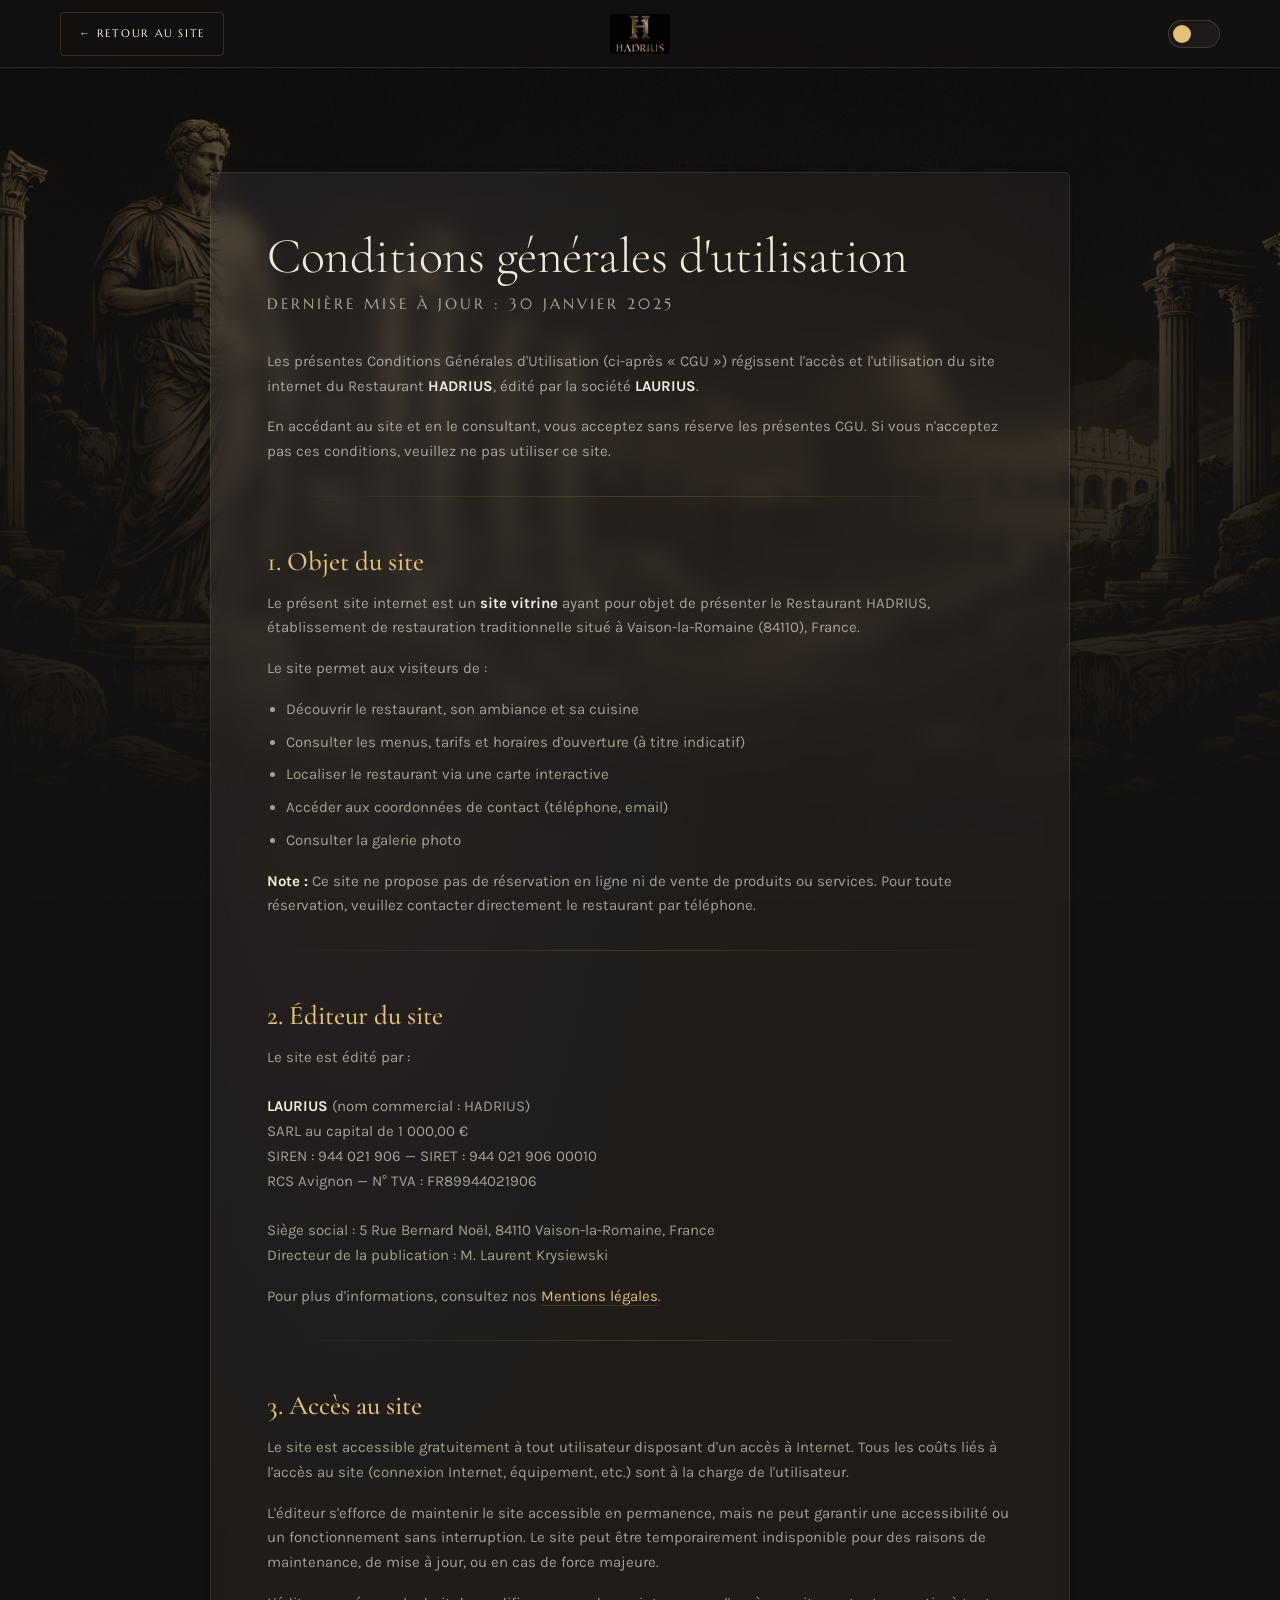
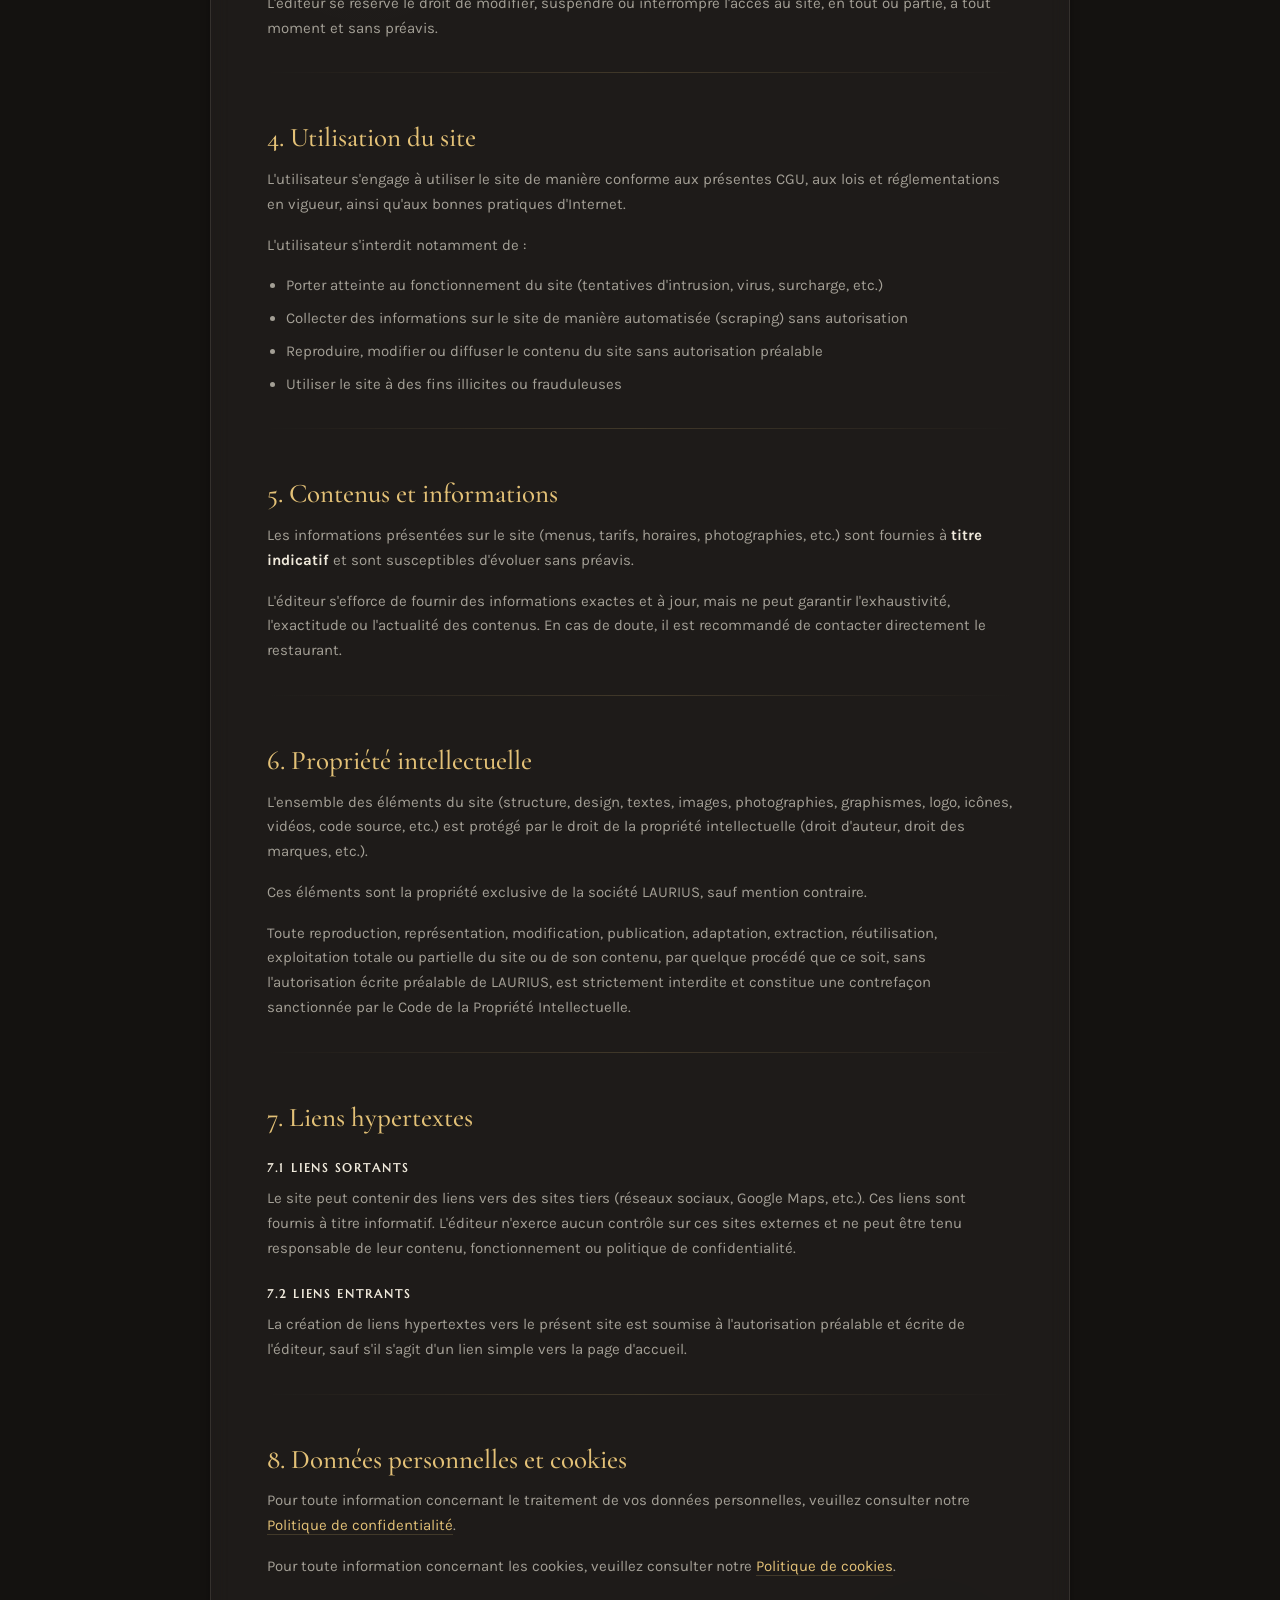
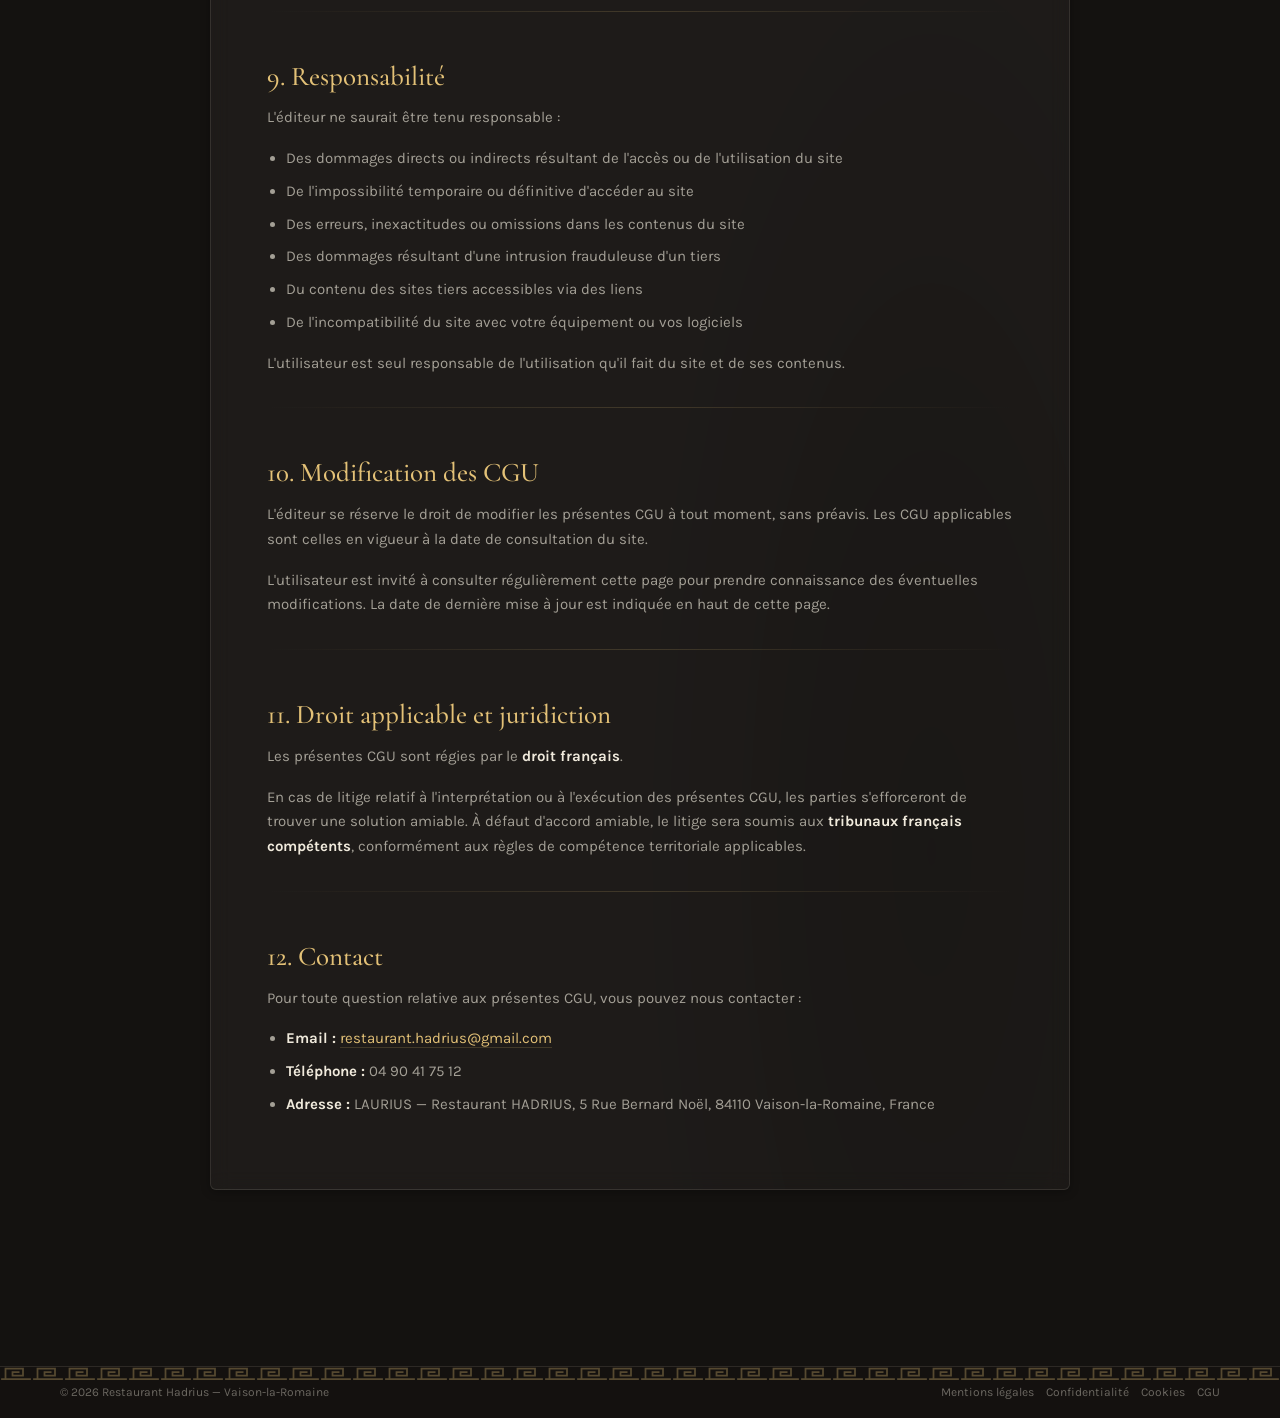
==== commit b66c91a6: "Repare les pages legales et reduit le pied de page Bug des pages legales   Le conteneur #legalBody, " ====
--- a/cgu.html
+++ b/cgu.html
@@ -35,7 +35,7 @@
 
   <main class="section">
     <div class="container">
-      <div class="card info-box legal-page">
+      <div class="card info-box legal-page" id="legalBody" data-legal="cgu">
         <h1 class="h2">Conditions générales d'utilisation</h1>
         <p class="legal-update">Dernière mise à jour : 30 janvier 2025</p>
 
@@ -215,7 +215,7 @@
     <div class="container">
       <div class="links">
         <div>© <span id="year"></span> Restaurant Hadrius — Vaison-la-Romaine</div>
-        <div class="legal" id="legalBody" data-legal="cgu">
+        <div class="legal">
           <a href="mentions-legales.html">Mentions légales</a>
           <a href="politique-confidentialite.html">Confidentialité</a>
           <a href="politique-cookies.html">Cookies</a>
--- a/styles.css
+++ b/styles.css
@@ -734,75 +734,27 @@
   margin-bottom:var(--sp-6);
 }
 
-.gallery-filters{ display:flex; flex-wrap:wrap; gap:var(--sp-2) }
-
-.filter-btn{
-  min-height:40px;
-  padding:9px 18px;
-  border:1px solid var(--line);
-  border-radius:999px;
-  background:transparent;
-  color:var(--muted);
-  font-family:var(--font-carved);
-  font-size:11px; letter-spacing:.16em; text-transform:uppercase;
-  cursor:pointer;
-  transition:border-color .2s ease, color .2s ease, background-color .2s ease;
-  touch-action:manipulation;
-}
-.filter-btn:hover{ color:var(--accent-txt); border-color:var(--accent) }
-.filter-btn.is-active{
-  background:var(--cta-bg);
-  border-color:transparent;
-  color:var(--cta-fg);
-}
-
-.gallery-carousel-wrap{ position:relative }
-.gallery-carousel{ position:relative }
-.gallery-carousel-viewport{ overflow:hidden; border-radius:var(--radius) }
-
-.gallery-carousel-track{
-  display:flex;
-  gap:14px;
-  will-change:transform;
-}
-
-.gallery-carousel-slide{
-  position:relative;
-  flex:0 0 calc((100% - 28px) / 3);
-  aspect-ratio:4/5;
-  overflow:hidden;
-  border-radius:var(--radius);
-  border:1px solid var(--line-soft);
-  cursor:zoom-in;
-  background:var(--surface);
-}
-.gallery-carousel-slide img{
-  width:100%; height:100%;
-  object-fit:cover;
-  transition:transform .6s cubic-bezier(.2,.8,.2,1);
-}
-.gallery-carousel-slide:hover img{ transform:scale(1.05) }
-
-.gallery-slide-overlay{
-  position:absolute; inset:auto 0 0 0;
-  display:flex; align-items:center; justify-content:space-between; gap:var(--sp-3);
-  padding:var(--sp-6) var(--sp-4) var(--sp-4);
-  background:linear-gradient(180deg,transparent,rgba(12,10,8,.88));
-  opacity:0;
-  transform:translateY(6px);
-  transition:opacity .3s ease, transform .3s ease;
-  pointer-events:none;
-}
-.gallery-carousel-slide:hover .gallery-slide-overlay{ opacity:1; transform:none }
-
-.gallery-slide-caption{
-  font-size:13px; line-height:1.4;
-  color:#F0EADC;
-}
-.gallery-slide-icon{
-  width:18px; height:18px; flex:none;
-  fill:none; stroke:var(--accent); stroke-width:1.6; stroke-linecap:round;
-}
+
+
+
+
+
+
+
+
+
+
+
+
+
+
+
+
+
+
+
+
+
 
 .gallery-empty,
 .horaires-loading,
@@ -815,33 +767,15 @@
 .horaires-error{ color:var(--accent-txt) }
 
 /* Flèches */
-.gal-car-btn{
-  position:absolute; top:50%;
-  width:46px; height:46px; margin-top:-23px;
-  display:grid; place-items:center;
-  border:1px solid var(--line);
-  border-radius:50%;
-  background:color-mix(in srgb, var(--ink) 84%, transparent);
-  backdrop-filter:blur(8px);
-  cursor:pointer;
-  transition:opacity .2s ease, border-color .2s ease, background-color .2s ease;
-  z-index:2;
-}
-.gal-car-btn svg{ width:20px; height:20px; fill:var(--text) }
-.gal-car-btn:hover:not(:disabled){ border-color:var(--accent) }
-.gal-car-btn:hover:not(:disabled) svg{ fill:var(--accent-txt) }
-.gal-car-btn:disabled{ opacity:.25; cursor:not-allowed }
-.gal-car-prev{ left:-14px }
-.gal-car-next{ right:-14px }
-
-.gal-car-counter{
-  margin-top:var(--sp-4);
-  text-align:center;
-  font-family:var(--font-carved);
-  font-size:11px; letter-spacing:.24em;
-  color:var(--faint);
-  font-variant-numeric:tabular-nums;
-}
+
+
+
+
+
+
+
+
+
 
 /* --------------------------------------------------------------------------
    14. La table — horaires gravés, contact, plan
@@ -1012,10 +946,12 @@
    16. Pied de page
    -------------------------------------------------------------------------- */
 
+/* Pied de page volontairement minimal : il ne porte plus que les mentions
+   légales, d'où une hauteur très réduite. */
 .footer{
   position:relative;
-  margin-top:clamp(56px,9vw,104px);
-  padding-block:var(--sp-7) var(--sp-6);
+  margin-top:clamp(40px,6vw,72px);
+  padding-block:var(--sp-4) var(--sp-4);
   border-top:1px solid var(--line-soft);
   background:color-mix(in srgb, var(--ink) 60%, transparent);
 }
@@ -1036,37 +972,17 @@
   pointer-events:none;
 }
 
-.footer-grid{
-  display:grid;
-  grid-template-columns:1.2fr 1fr 1fr;
-  gap:var(--sp-6);
-  margin-bottom:var(--sp-6);
-}
-
-.footer-brand img{ height:44px; width:auto; margin-bottom:var(--sp-3) }
-.footer-tag{ color:var(--faint); font-size:14px; max-width:34ch; margin:0 }
-
-.footer-col__title{
-  font-family:var(--font-carved);
-  font-size:10px; letter-spacing:.24em; text-transform:uppercase;
-  color:var(--accent-txt);
-  margin:0 0 var(--sp-3);
-}
-.footer-col ul{ list-style:none; margin:0; padding:0; display:grid; gap:var(--sp-2) }
-.footer-col a,
-.footer-col li{ font-size:14px; color:var(--muted) }
-.footer-col a:hover{ color:var(--accent-txt) }
+
+
 
 .footer-bottom,
 .footer .links{
   display:flex; align-items:center; justify-content:space-between;
-  flex-wrap:wrap; gap:var(--sp-3);
-  padding-top:var(--sp-4);
-  border-top:1px solid var(--line-soft);
-  font-size:13px;
+  flex-wrap:wrap; gap:var(--sp-2) var(--sp-4);
+  font-size:12px;
   color:var(--faint);
 }
-.footer .legal{ display:flex; flex-wrap:wrap; gap:var(--sp-4) }
+.footer .legal{ display:flex; flex-wrap:wrap; gap:var(--sp-3) }
 .footer .legal a:hover,
 .footer-bottom a:hover{ color:var(--accent-txt) }
 
@@ -1580,20 +1496,18 @@
   .maison-grid,
   .table-grid,
   .events-layout{ grid-template-columns:1fr }
-  .gal-car-prev{ left:6px }
-  .gal-car-next{ right:6px }
+
+
 }
 
 /* Bascule desktop → mobile : la nav complète cède la place au bouton Menu */
 @media (max-width:920px){
-  .gallery-carousel-slide{ flex-basis:calc((100% - 14px) / 2) }
+
   .nav-links{ display:none }
   .desktop-only{ display:none !important }
   .mobile-only{ display:inline-flex !important }
   .topbar .nav{ position:relative }
   .topbar .brand{ position:absolute; left:50%; transform:translateX(-50%) }
-  .footer-grid{ grid-template-columns:1fr 1fr }
-  .footer-brand{ grid-column:1 / -1 }
 }
 
 @media (max-width:720px){
@@ -1628,9 +1542,9 @@
   .horaires-temps{ justify-content:flex-start }
 
   .gallery-header{ align-items:flex-start; flex-direction:column }
-  .gallery-carousel-track{ gap:0 }
-  .gallery-carousel-slide{ flex-basis:100%; aspect-ratio:3/4 }
-  .gallery-slide-overlay{ opacity:1; transform:none }
+
+
+
 
   .fb-widget-iframe{ height:440px }
 
@@ -1644,7 +1558,6 @@
   .cookie-banner-actions .cookie-btn{ flex:1 1 100% }
   .cookie-modal-footer .cookie-btn{ flex:1 1 100% }
 
-  .footer-grid{ grid-template-columns:1fr }
   .footer-bottom,
   .footer .links{ flex-direction:column; align-items:flex-start }
 }
@@ -1689,7 +1602,7 @@
 @media print{
   .topbar,.mobile-menu,.hero-banner__scroll,
   .cookie-banner,.cookie-modal,.lightbox,
-  #phoneModal,.bg-scene,.noise,.gal-car-btn{ display:none !important }
+
   body{ padding-top:0; background:#fff; color:#000 }
 }
 
@@ -1698,42 +1611,20 @@
    Ces plats sont mis à jour par la restauratrice dans son backoffice ;
    l'aperçu PDF passe en retrait quand cette carte est renseignée.
    ========================================================================== */
-.carte-menu:empty { display: none; }
-.carte-menu {
-  display: grid;
-  gap: var(--sp-5, 2rem);
-  padding: 0 clamp(1rem, 4vw, 2.4rem) clamp(1rem, 3vw, 1.8rem);
-}
-.carte-section__titre {
-  font-family: var(--font-display);
-  font-size: clamp(1.15rem, 2.4vw, 1.5rem);
-  color: var(--accent);
-  letter-spacing: 0.06em;
-  text-transform: uppercase;
-  margin: 0 0 0.9rem;
-  padding-bottom: 0.5rem;
-  border-bottom: 1px solid var(--line-soft, var(--line));
-}
-.carte-liste { list-style: none; margin: 0; padding: 0; display: grid; gap: 0.85rem; }
-.carte-item__ligne { display: flex; align-items: baseline; gap: 0.5rem; }
-.carte-item__nom { color: var(--ink); font-weight: 500; }
-.carte-item__points {
-  flex: 1 1 auto;
-  border-bottom: 1px dotted var(--line);
-  transform: translateY(-0.25em);
-  min-width: 1.5rem;
-}
-.carte-item__prix { color: var(--accent); font-variant-numeric: tabular-nums; white-space: nowrap; }
-.carte-item__desc { margin: 0.2rem 0 0; color: var(--muted); font-size: 0.92em; font-style: italic; }
-
-/* Aperçu PDF réduit lorsque la carte HTML est affichée */
-.carte-iframe-wrap--compact .carte-iframe { display: none; }
-.carte-iframe-wrap--compact {
-  min-height: 0;
-  padding: 0 clamp(1rem, 4vw, 2.4rem) clamp(1rem, 3vw, 1.8rem);
-  display: flex;
-  justify-content: center;
-}
+
+
+
+
+
+/* --text, pas --ink : sur ce site --ink est la couleur de FOND (celle du
+   body), dans les deux themes. Un nom de plat en --ink etait donc noir sur
+   noir en mode sombre, et creme sur creme en mode clair. */
+
+
+
+
+
+
 
 /* Libellé de période dans les horaires (data/infos.json → horaires.periodes[].label) */
 .horaires-row--label { border-bottom: none; padding-bottom: 0.15rem; }
@@ -1745,3 +1636,163 @@
   font-style: italic;
 }
 .pill--static { cursor: default; pointer-events: none; }
+
+/* ==========================================================================
+   Message pop-up pilote depuis /admin (data/infos.json -> popup)
+   ========================================================================== */
+#promoPopup{
+  position:fixed; left:16px; right:16px; bottom:16px;
+  max-width:420px; margin:0 auto; z-index:9998;
+  background:var(--panel); color:var(--text);
+  border:1px solid var(--line);
+  border-radius:var(--radius-lg); padding:20px 22px 18px;
+  box-shadow:var(--shadow-lg);
+  opacity:0; transform:translateY(14px); pointer-events:none;
+  transition:opacity .45s ease, transform .45s ease;
+}
+#promoPopup.is-open{ opacity:1; transform:none; pointer-events:auto }
+.promo-popup__text{ margin:0; font-size:14px; line-height:1.55 }
+.promo-popup__cta{ margin-top:12px; display:inline-flex }
+.promo-popup__close{
+  position:absolute; top:6px; right:10px;
+  background:none; border:none; color:var(--muted);
+  font-size:22px; line-height:1; cursor:pointer; padding:4px 6px;
+}
+.promo-popup__close:hover{ color:var(--text) }
+@media (prefers-reduced-motion: reduce){
+  #promoPopup{ transition:none }
+}
+
+/* ==========================================================================
+   BANDE PHOTOS DÉFILANTE (admin → Photos & galerie)
+   Le rail contient deux copies identiques : l'animation translate de -50%,
+   donc la boucle est sans raccord. La durée est calculée par script.js à
+   partir de la largeur réelle, pour garder une vitesse constante quel que
+   soit le nombre de photos.
+   ========================================================================== */
+.photo-band{
+  overflow:hidden; width:100%;
+  margin-top:var(--sp-6);
+  border-block:1px solid var(--line);
+  background:var(--ink-2);
+}
+.photo-band__track{
+  display:flex; gap:0; width:max-content;
+  animation:bandeDefile var(--bande-duree, 60s) linear infinite;
+  will-change:transform;
+}
+.photo-band:hover .photo-band__track,
+.photo-band:focus-within .photo-band__track{ animation-play-state:paused }
+
+.photo-band__slide{
+  position:relative; margin:0; flex-shrink:0;
+  height:260px;
+  /* aspect-ratio donne la largeur AVANT le chargement de l'image : sans ça
+     le rail mesure 0px et rien ne s'affiche. */
+  aspect-ratio:3 / 2; width:auto;
+  cursor:zoom-in; overflow:hidden;
+  border-right:1px solid var(--line-soft);
+}
+.photo-band__slide img{
+  display:block; width:100%; height:100%; object-fit:cover;
+  filter:brightness(.86) saturate(.92);
+  transition:transform .6s var(--ease, ease), filter .6s ease;
+}
+.photo-band__slide:hover img,
+.photo-band__slide:focus-visible img{ transform:scale(1.06); filter:none }
+.photo-band__slide:focus-visible{ outline:2px solid var(--accent-txt); outline-offset:-3px }
+
+.photo-band__caption{
+  position:absolute; inset:auto 0 0 0;
+  padding:26px 14px 10px;
+  font-family:var(--font-body); font-size:12px; letter-spacing:.04em;
+  color:var(--text);
+  background:linear-gradient(to top, rgba(10,9,7,.82), transparent);
+  opacity:0; transition:opacity .4s ease;
+}
+.photo-band__slide:hover .photo-band__caption,
+.photo-band__slide:focus-visible .photo-band__caption{ opacity:1 }
+
+.photo-band__hint{
+  margin:var(--sp-4) 0 0; text-align:center;
+  font-size:12.5px; letter-spacing:.06em; color:var(--faint);
+}
+.photo-band__vide{ padding:var(--sp-6); text-align:center; color:var(--muted) }
+
+@keyframes bandeDefile{
+  from{ transform:translateX(0) }
+  to  { transform:translateX(-50%) }
+}
+@media (max-width:768px){
+  .photo-band__slide{ height:170px }
+}
+@media (prefers-reduced-motion: reduce){
+  .photo-band__track{ animation:none }
+  .photo-band{ overflow-x:auto }
+}
+
+/* ==========================================================================
+   Carte saisie depuis /admin (data/carte.json → sections)
+   Ces plats sont mis à jour par la restauratrice dans son backoffice ;
+   l'aperçu PDF passe en retrait quand cette carte est renseignée.
+   ========================================================================== */
+.carte-menu[hidden] { display: none; }
+.carte-menu:empty { display: none; }
+.carte-menu {
+  display: grid;
+  gap: var(--sp-5, 2rem);
+  padding: 0 clamp(1rem, 4vw, 2.4rem) clamp(1rem, 3vw, 1.8rem);
+}
+.carte-section__titre {
+  font-family: var(--font-display);
+  font-size: clamp(1.15rem, 2.4vw, 1.5rem);
+  /* --accent-txt et non --accent : c'est la variante du laiton dont le
+     contraste est verifie pour du texte, dans les deux themes. */
+  color: var(--accent-txt);
+  letter-spacing: 0.06em;
+  text-transform: uppercase;
+  margin: 0 0 0.9rem;
+  padding-bottom: 0.5rem;
+  border-bottom: 1px solid var(--line-soft, var(--line));
+}
+.carte-liste { list-style: none; margin: 0; padding: 0; display: grid; gap: 0.85rem; }
+.carte-item__ligne { display: flex; align-items: baseline; gap: 0.5rem; }
+/* --text, pas --ink : sur ce site --ink est la couleur de FOND (celle du
+   body), dans les deux themes. Un nom de plat en --ink etait donc noir sur
+   noir en mode sombre, et creme sur creme en mode clair. */
+.carte-item__nom { color: var(--text); font-weight: 500; }
+.carte-item__points {
+  flex: 1 1 auto;
+  border-bottom: 1px dotted var(--line);
+  transform: translateY(-0.25em);
+  min-width: 1.5rem;
+}
+.carte-item__prix { color: var(--accent-txt); font-variant-numeric: tabular-nums; white-space: nowrap; }
+.carte-item__desc { margin: 0.2rem 0 0; color: var(--muted); font-size: 0.92em; font-style: italic; }
+
+/* Le PDF téléversé par la restauratrice est la carte de référence : il reste
+   toujours affiché. La version texte ci-dessous le complète (lisible sur
+   téléphone, et indexable par les moteurs de recherche). */
+.carte-menu {
+  border-top: 1px solid var(--line);
+  margin-top: var(--sp-5);
+  padding-top: var(--sp-5);
+}
+.carte-menu__intro {
+  margin: 0 clamp(1rem, 4vw, 2.4rem) var(--sp-5);
+  font-size: 12.5px;
+  letter-spacing: .06em;
+  text-transform: uppercase;
+  color: var(--faint);
+}
+
+/* Libellé de période dans les horaires (data/infos.json → horaires.periodes[].label) */
+.horaires-row--label { border-bottom: none; padding-bottom: 0.15rem; }
+.horaires-row--label .horaires-jours { color: var(--accent); letter-spacing: 0.04em; }
+.horaires-note {
+  margin: 0.7rem 0 0;
+  color: var(--muted);
+  font-size: 0.9em;
+  font-style: italic;
+}
+.pill--static { cursor: default; pointer-events: none; }
